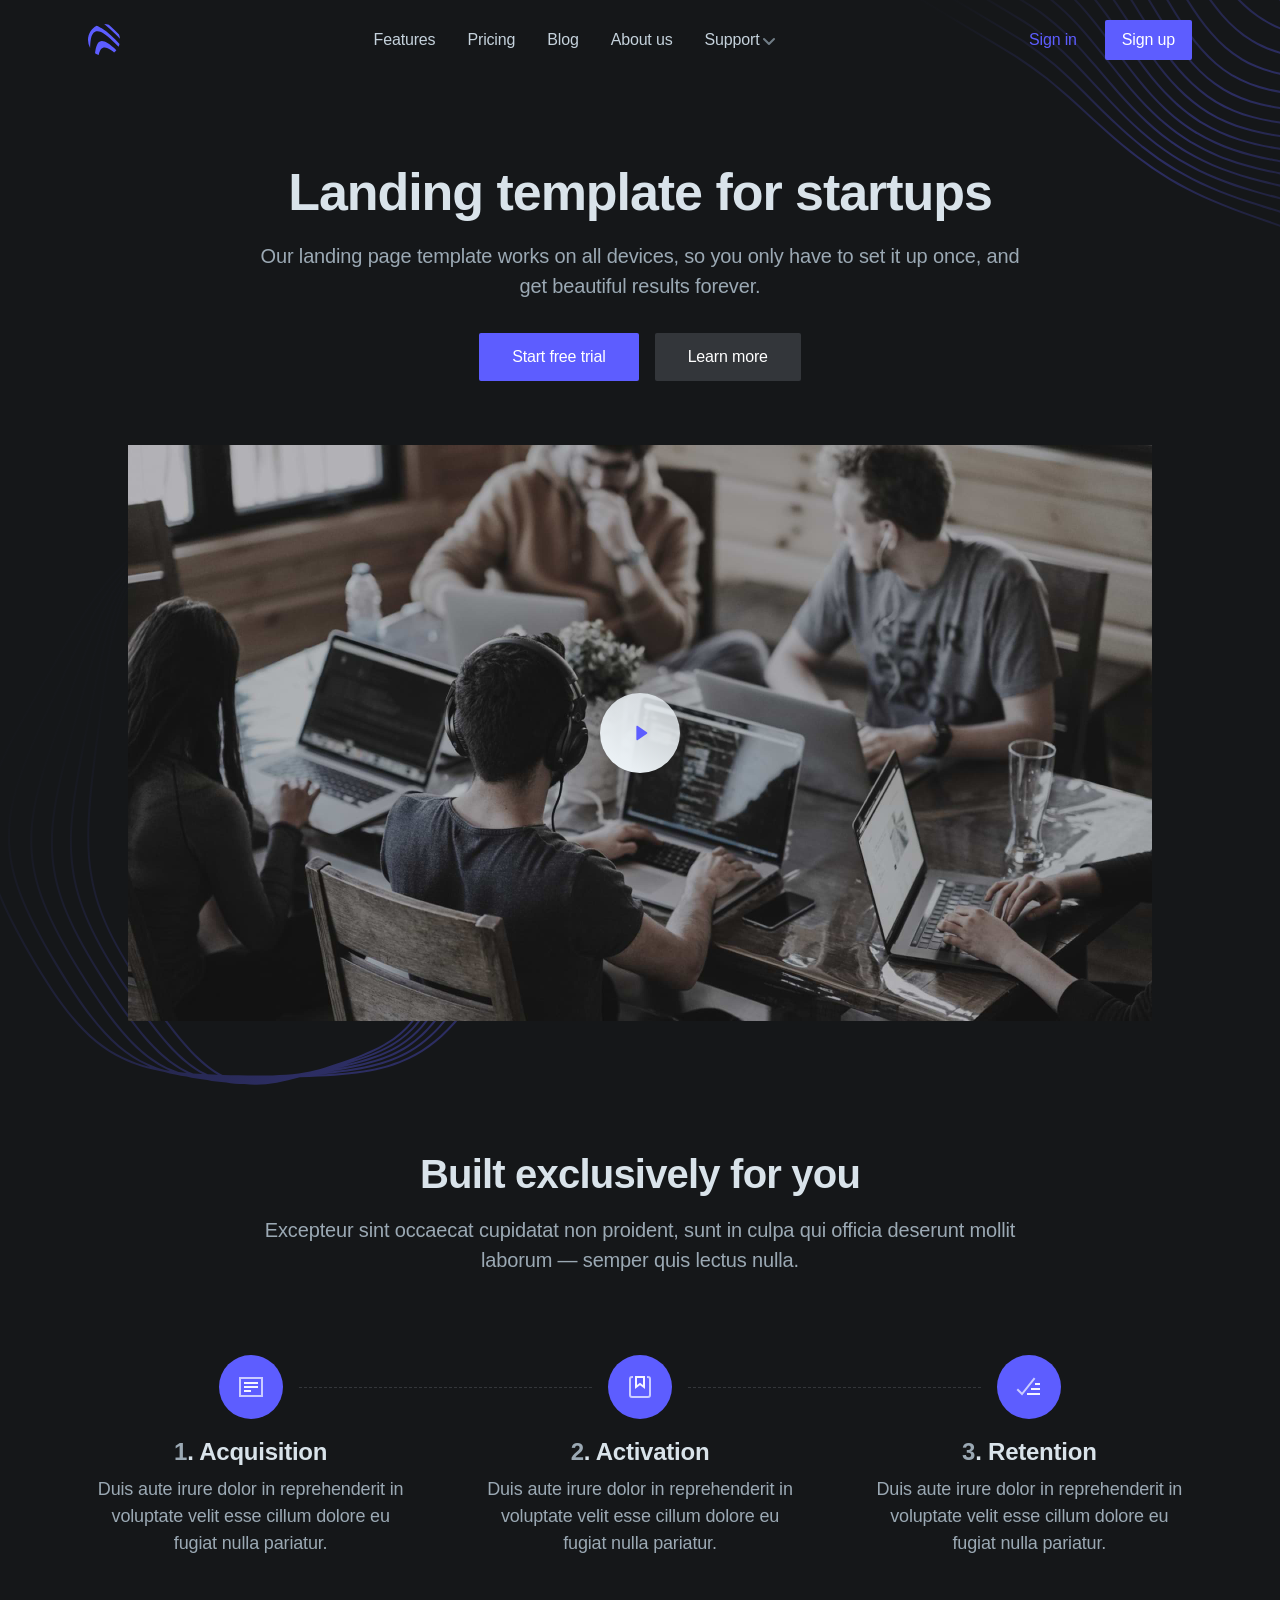
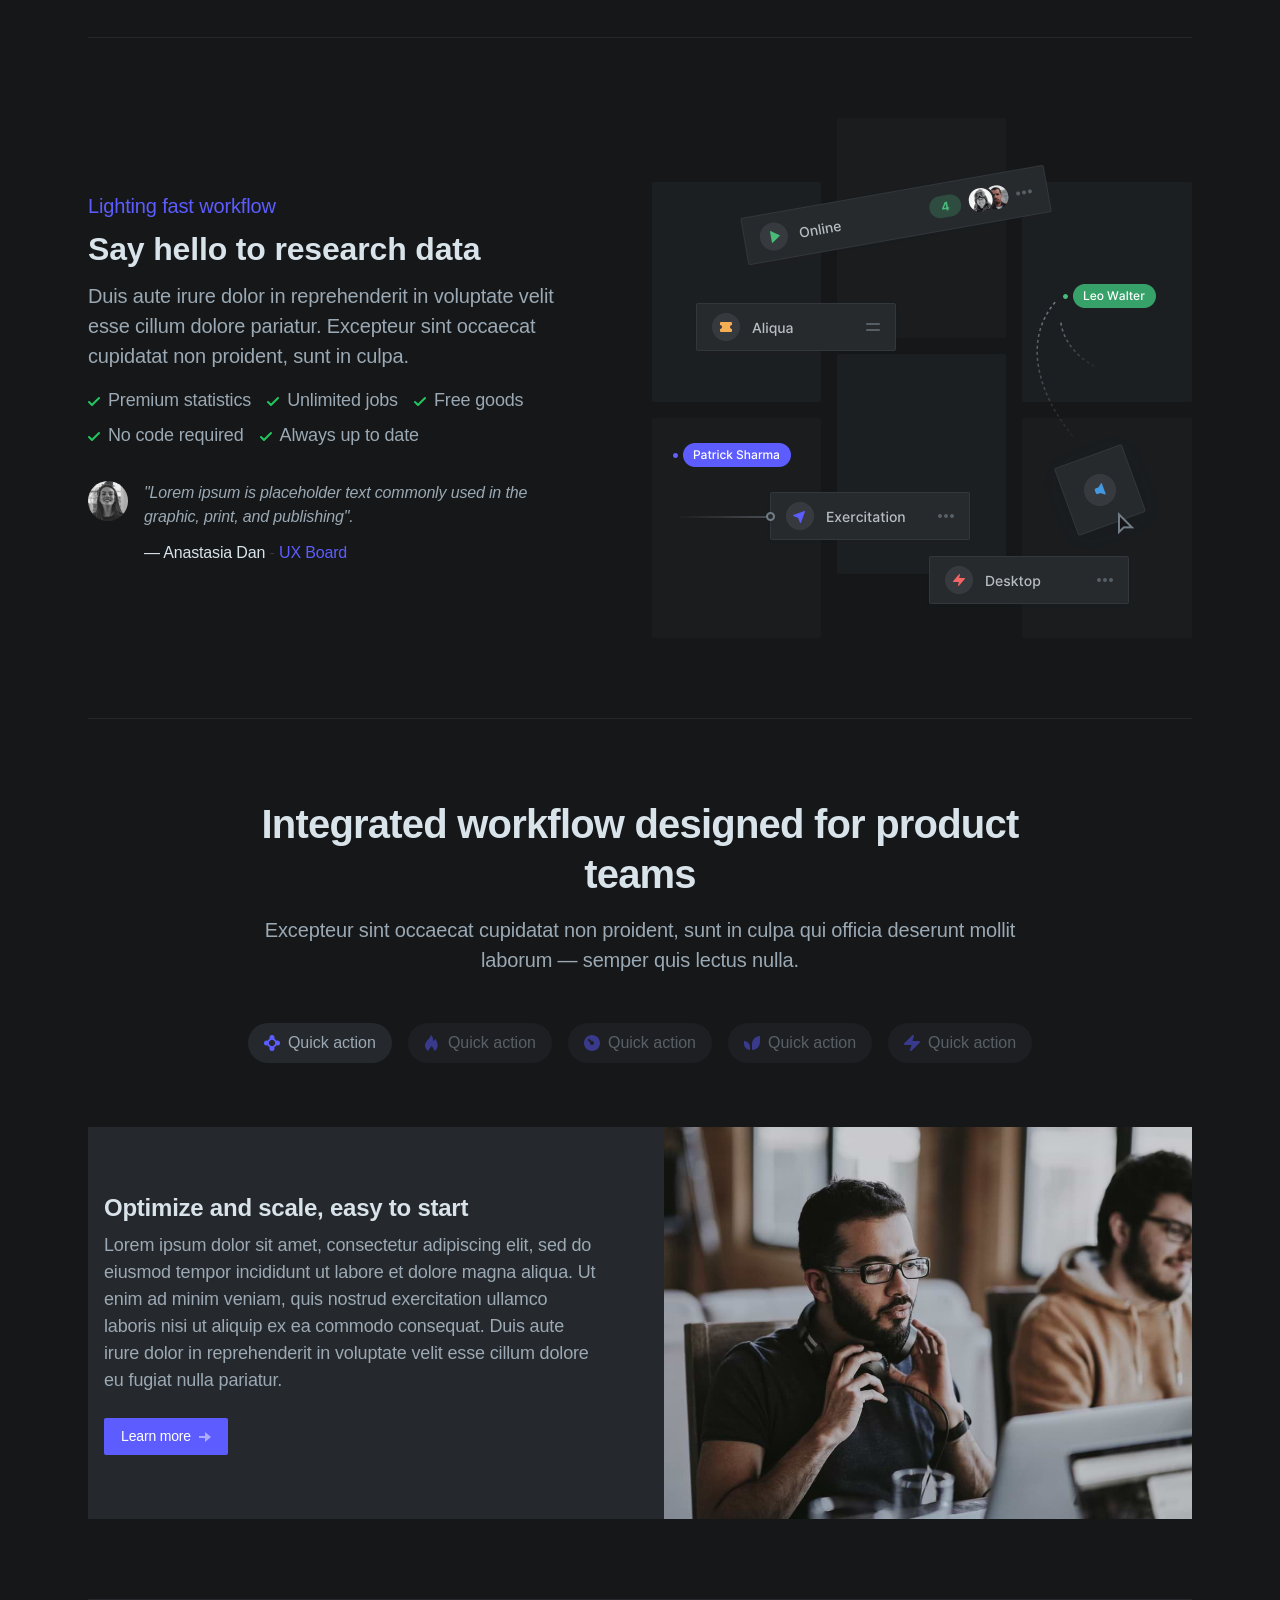
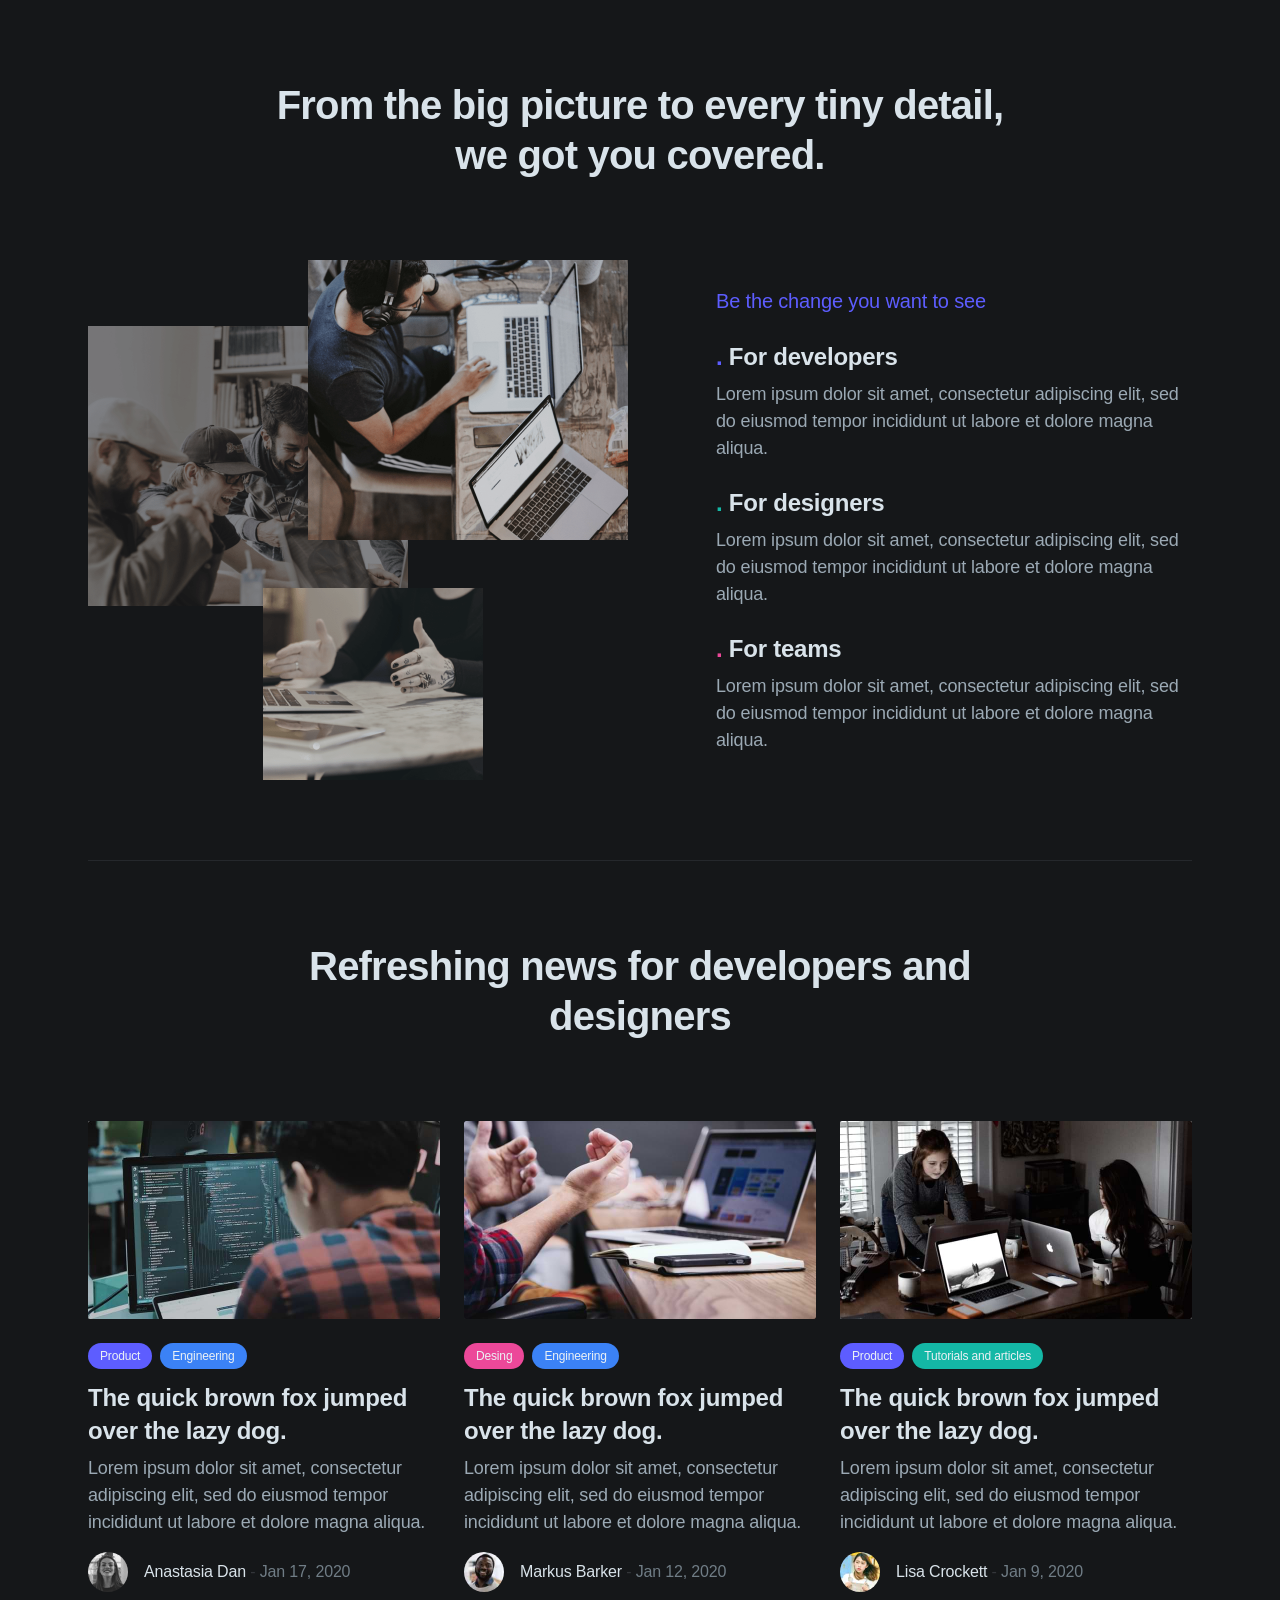
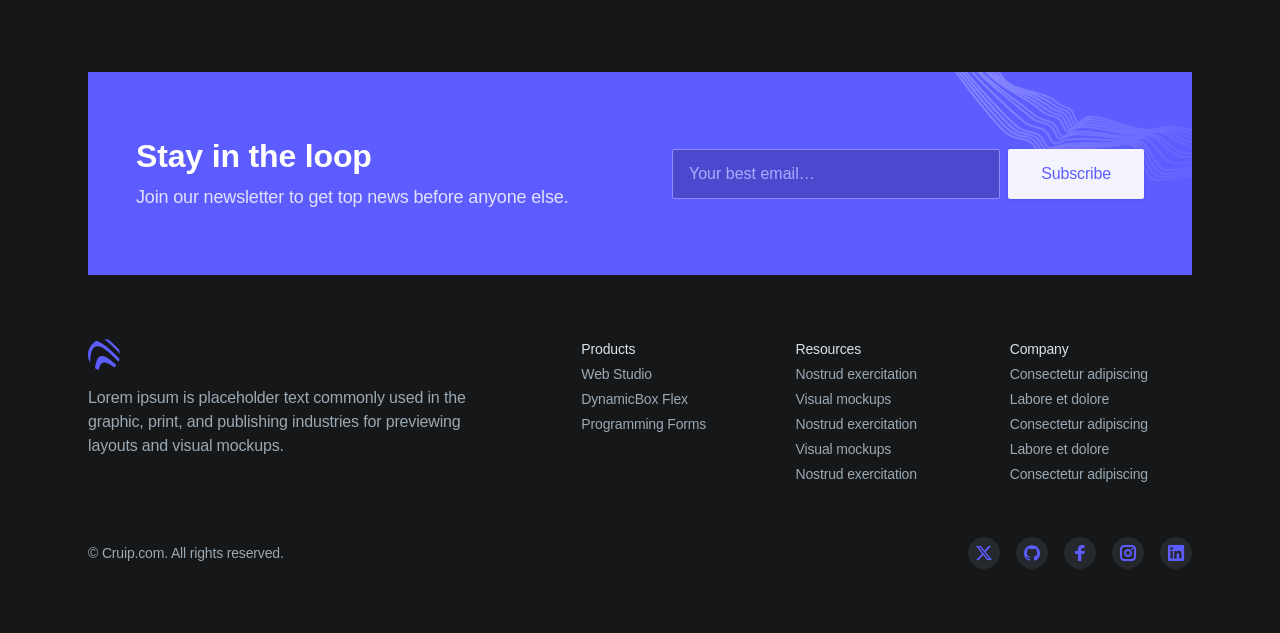
==== index.html @ 7ed02c07 "first commit" ====
﻿<!DOCTYPE html>
<html lang="en">
  <head>
    <meta charset="utf-8" />
    <title>Open PRO HTML Demo - Home</title>
    <meta name="viewport" content="width=device-width,initial-scale=1" />
    <link href="css/vendors/aos.css" rel="stylesheet" />
    <link href="style.css" rel="stylesheet" />
    <!-- <script
      defer=""
      data-domain="preview.cruip.com,rollup.cruip.com"
      src="../js/script.js"
    ></script> -->
  </head>

  <body class="cpp25 cwgde c58dn c9co2 c21k7">
    <!-- Page wrapper -->
    <div class="czkkf cu2ad c68ry c7kk7">
      <!-- Site header -->
      <header class="cmggg closi c6pkz">
        <div class="cy4yd cd60p cdqc7 cthux">
          <div class="cyrt0 cjzgx c7kk7 cpp0n">
            <!-- Site branding -->
            <div class="cl0mz clmsk">
              <!-- Logo -->
              <a class="block" href="index.html" aria-label="Cruip">
                <svg
                  class="text-purple-600 c05hy cjxdj cndmn"
                  viewbox="0 0 32 32"
                  xmlns="http://www.w3.org/2000/svg"
                >
                  <path
                    d="M31.952 14.751a260.51 260.51 0 00-4.359-4.407C23.932 6.734 20.16 3.182 16.171 0c1.634.017 3.21.28 4.692.751 3.487 3.114 6.846 6.398 10.163 9.737.493 1.346.811 2.776.926 4.262zm-1.388 7.883c-2.496-2.597-5.051-5.12-7.737-7.471-3.706-3.246-10.693-9.81-15.736-7.418-4.552 2.158-4.717 10.543-4.96 16.238A15.926 15.926 0 010 16C0 9.799 3.528 4.421 8.686 1.766c1.82.593 3.593 1.675 5.038 2.587 6.569 4.14 12.29 9.71 17.792 15.57-.237.94-.557 1.846-.952 2.711zm-4.505 5.81a56.161 56.161 0 00-1.007-.823c-2.574-2.054-6.087-4.805-9.394-4.044-3.022.695-4.264 4.267-4.97 7.52a15.945 15.945 0 01-3.665-1.85c.366-3.242.89-6.675 2.405-9.364 2.315-4.107 6.287-3.072 9.613-1.132 3.36 1.96 6.417 4.572 9.313 7.417a16.097 16.097 0 01-2.295 2.275z"
                  ></path>
                </svg>
              </a>
            </div>

            <!-- Desktop navigation -->
            <nav class="c3yx4 c37gt cajf8">
              <!-- Desktop menu links -->
              <ul class="cjzgx cwlja cnixw c7kk7 cbogo">
                <li>
                  <a
                    class="clf46 cfqfe cjzgx ck9ri c5x2a cnl4h c7kk7 cthux cpsc2"
                    href="features.html"
                    >Features</a
                  >
                </li>
                <li>
                  <a
                    class="clf46 cfqfe cjzgx ck9ri c5x2a cnl4h c7kk7 cthux cpsc2"
                    href="pricing.html"
                    >Pricing</a
                  >
                </li>
                <li>
                  <a
                    class="clf46 cfqfe cjzgx ck9ri c5x2a cnl4h c7kk7 cthux cpsc2"
                    href="blog.html"
                    >Blog</a
                  >
                </li>
                <li>
                  <a
                    class="clf46 cfqfe cjzgx ck9ri c5x2a cnl4h c7kk7 cthux cpsc2"
                    href="about.html"
                    >About us</a
                  >
                </li>
                <!-- 1st level: hover -->
                <li
                  class="co6cc"
                  x-data="{ open: false }"
                  @mouseenter="open = true"
                  @mouseleave="open = false"
                >
                  <a
                    class="clf46 cfqfe cjzgx ck9ri c5x2a cnl4h c7kk7 cthux cpsc2"
                    href="#0"
                    aria-haspopup="true"
                    :aria-expanded="open"
                    @focus="open = true"
                    @focusout="open = false"
                    @click.prevent=""
                  >
                    Support
                    <svg
                      class="ckp7j ckj4z c05hy cl0mz cgixr czz2r cfzk1"
                      viewbox="0 0 12 12"
                      xmlns="http://www.w3.org/2000/svg"
                    >
                      <path
                        d="M10.28 4.305L5.989 8.598 1.695 4.305A1 1 0 00.28 5.72l5 5a1 1 0 001.414 0l5-5a1 1 0 10-1.414-1.414z"
                      ></path>
                    </svg>
                  </a>
                  <!-- 2nd level: hover -->
                  <ul
                    class="csak4 cb5mf caaxq cmggg csl2u cqp5f cia5e cj7sj cpsc2"
                    x-show="open"
                    x-transition:enter="cnl4h cnfmf cxu5k c9l4r"
                    x-transition:enter-start="cpgad cn6du"
                    x-transition:enter-end="cxj9i cg0aw"
                    x-transition:leave="cnl4h cnfmf cxu5k"
                    x-transition:leave-start="cxj9i"
                    x-transition:leave-end="cpgad"
                    x-cloak=""
                  >
                    <li>
                      <a
                        class="cmrpn cckyq c38q6 cun60 c4yu6 c7kk7 cthux cpsc2"
                        href="contact.html"
                        @focus="open = true"
                        @focusout="open = false"
                        >Contact us</a
                      >
                    </li>
                    <li>
                      <a
                        class="cmrpn cckyq c38q6 cun60 c4yu6 c7kk7 cthux cpsc2"
                        href="help.html"
                        @focus="open = true"
                        @focusout="open = false"
                        >Help center</a
                      >
                    </li>
                    <li>
                      <a
                        class="cmrpn cckyq c38q6 cun60 c4yu6 c7kk7 cthux cpsc2"
                        href="404.html"
                        @focus="open = true"
                        @focusout="open = false"
                        >404</a
                      >
                    </li>
                  </ul>
                </li>
              </ul>

              <!-- Desktop sign in links -->
              <ul class="cjzgx cwlja cnixw c7kk7 cbogo">
                <li>
                  <a
                    class="text-purple-600 clf46 cjzgx ck9ri cun60 c5x2a cnl4h c7kk7 cthux cbrxr"
                    href="signin.html"
                    >Sign in</a
                  >
                </li>
                <li>
                  <a class="c54ko c11jq cvikk cf0pa c0vyy" href="signup.html"
                    >Sign up</a
                  >
                </li>
              </ul>
            </nav>

            <!-- Mobile menu -->
            <div class="c1rkr" x-data="{ expanded: false }">
              <!-- Hamburger button -->
              <button
                class="c92w1"
                :class="{ 'active': expanded }"
                @click.stop="expanded = !expanded"
                aria-controls="mobile-nav"
                :aria-expanded="expanded"
              >
                <span class="czdh4">Menu</span>
                <svg
                  class="clf46 cfqfe c05hy ck9ri c5x2a cnl4h cmwav czrdw"
                  viewbox="0 0 24 24"
                  xmlns="http://www.w3.org/2000/svg"
                >
                  <rect y="4" width="24" height="2" rx="1"></rect>
                  <rect y="11" width="24" height="2" rx="1"></rect>
                  <rect y="18" width="24" height="2" rx="1"></rect>
                </svg>
              </button>

              <!-- Mobile navigation -->
              <nav
                id="mobile-nav"
                class="czkkf cky15 c3woj c5x2a cmggg csl2u cd60p cdc96 closi cv00u cthux"
                x-ref="mobileNav"
                :style="expanded ? 'max-height: ' + $refs.mobileNav.scrollHeight + 'px; opacity: 1' : 'max-height: 0; opacity: .8'"
                @click.outside="expanded = false"
                @keydown.escape.window="expanded = false"
                x-cloak=""
              >
                <ul class="cb5mf cthux cpsc2">
                  <li>
                    <a class="clf46 cfqfe c7kk7 cpsc2" href="features.html"
                      >Features</a
                    >
                  </li>
                  <li>
                    <a class="clf46 cfqfe c7kk7 cpsc2" href="pricing.html"
                      >Pricing</a
                    >
                  </li>
                  <li>
                    <a class="clf46 cfqfe c7kk7 cpsc2" href="blog.html">Blog</a>
                  </li>
                  <li>
                    <a class="clf46 cfqfe c7kk7 cpsc2" href="about.html"
                      >About us</a
                    >
                  </li>
                  <li class="cek9b czlcq cuo2z cyjpj cpsc2">
                    <span class="cfqfe c7kk7 cpsc2">Support</span>
                    <ul class="ctb30">
                      <li>
                        <a
                          class="clf46 c38q6 cun60 c4yu6 c7kk7 cpsc2"
                          href="contact.html"
                          >Contact us</a
                        >
                      </li>
                      <li>
                        <a
                          class="clf46 c38q6 cun60 c4yu6 c7kk7 cpsc2"
                          href="help.html"
                          >Help center</a
                        >
                      </li>
                      <li>
                        <a
                          class="clf46 c38q6 cun60 c4yu6 c7kk7 cpsc2"
                          href="404.html"
                          >404</a
                        >
                      </li>
                    </ul>
                  </li>
                  <li>
                    <a
                      class="text-purple-600 clf46 c8v9b cun60 closi c7kk7 cpsc2"
                      href="signin.html"
                      >Sign in</a
                    >
                  </li>
                  <li>
                    <a
                      class="c54ko cjl9b c8v9b c11jq cjzgx ck9ri c5agd cun60 c5x2a caaxq cvikk cnl4h closi cih3c cyjpj cthux cpsc2"
                      href="signup.html"
                      >Sign up</a
                    >
                  </li>
                </ul>
              </nav>
            </div>
          </div>
        </div>
      </header>

      <!-- Page content -->
      <main class="cbogo">
        <!-- Page illustration -->
        <div class="cwbun cy4yd co6cc cdqc7 cnhe4" aria-hidden="true">
          <svg
            class="c4f4l c9l4r cmggg cqp5f cze6t cy1jn"
            width="722"
            height="320"
            fill="none"
            xmlns="http://www.w3.org/2000/svg"
          >
            <defs>
              <lineargradient
                id="illustration-01"
                x1="-4.14"
                y1="43.12"
                x2="303.145"
                y2="391.913"
                gradientunits="userSpaceOnUse"
              >
                <stop stop-color="#5D5DFF" stop-opacity=".01"></stop>
                <stop
                  offset=".538"
                  stop-color="#5D5DFF"
                  stop-opacity=".32"
                ></stop>
                <stop offset="1" stop-color="#5D5DFF" stop-opacity=".01"></stop>
              </lineargradient>
            </defs>
            <path
              d="M292.512 0h-2.485c4.1 5.637 8.143 10.76 12.185 15.446 9.096 10.552 19.043 19.174 29.583 25.644l1.077.653c10.95 6.545 23.653 11.451 37.755 14.581 10.83 2.404 22.918 4.156 36.801 5.33 1.983.167 4.003.323 6.061.467l8.683.586 13.802.908c7.255.481 14.609.992 21.813 1.59 15.862 1.32 29.664 3.387 42.19 6.323 12.94 3.037 25.656 7.543 37.793 13.392 10.864 5.262 21.212 11.088 33.257 18.156l4.89 2.881 8.261 4.882 8.936 5.294c4.433 2.63 8.802 5.225 13.05 7.75l111.75 66.854-.302 17.311-119.133-71.27-8.026-4.755c-5.739-3.402-11.479-6.804-17.226-10.201l-8.627-5.093-2.22-1.304c-9.734-5.702-20.902-12.052-32.624-17.476-12.24-5.606-25.329-9.783-38.902-12.416-12.707-2.466-26.845-4.136-43.222-5.103-5.134-.304-10.349-.577-15.499-.837l-12.699-.634c-5.501-.278-11.071-.572-16.549-.903-16.278-.983-30.242-2.79-42.691-5.52-13.922-3.054-26.434-7.865-37.189-14.297l-.216-.13c-10.674-6.415-20.743-15.096-29.926-25.804-7.789-9.08-15.45-19.67-23.372-32.305h-2.375c8.231 13.22 16.162 24.228 24.215 33.613 9.087 10.589 19.033 19.232 29.585 25.71l1.05.638c10.95 6.546 23.663 11.436 37.786 14.533 12.543 2.753 26.61 4.574 43 5.565 6.569.396 13.266.739 19.819 1.066l9.412.47c5.157.26 10.38.533 15.519.837 16.294.964 30.346 2.622 42.959 5.07 13.438 2.609 26.375 6.737 38.446 12.27 11.344 5.25 22.063 11.267 34.668 18.686 11.234 6.623 22.437 13.273 33.62 19.911l.134.079L717.605 210.4l-.118 6.611-9.378 5.2-118.373-70.814-5.613-3.333c-6.164-3.66-12.333-7.322-18.511-10.98l-9.728-5.749c-10.269-6.053-22.289-12.98-34.985-18.587-12.052-5.285-25.318-9.17-39.43-11.549-12.67-2.137-26.94-3.58-43.621-4.412a2849 2849 0 00-9.384-.446l-12.33-.569c-7.68-.36-15.464-.752-23.091-1.24-16.073-1.029-29.986-2.919-42.533-5.775-13.463-3.07-25.643-7.76-36.221-13.946l-1.1-.652c-10.681-6.42-20.782-15.045-30.025-25.638-8.423-9.651-16.628-20.952-25.086-34.547-2.86-4.598-5.712-9.285-8.535-13.974h-2.353c3.03 5.04 6.097 10.089 9.174 15.034 8.522 13.69 16.789 25.075 25.276 34.805 9.117 10.456 19.078 19.029 29.623 25.503l1.107.67c10.957 6.551 23.633 11.496 37.678 14.698 12.632 2.88 26.648 4.784 42.85 5.822 7.628.488 15.41.88 23.084 1.24l8.893.411c4.29.197 8.577.395 12.857.607l2.743.143c15.419.84 28.74 2.232 40.645 4.241 13.952 2.352 27.06 6.192 38.957 11.41 11.732 5.179 22.905 11.511 32.637 17.221l2.138 1.258a8484.147 8484.147 0 0118.821 11.139l15.013 8.911 117.373 70.217-15.197 8.425-109.893-65.739a12699.359 12699.359 0 00-33.842-20.079l-2.513-1.48c-10.108-5.938-20.911-12.023-32.56-16.979-11.955-5.048-25.326-8.759-39.741-11.026-12.693-1.997-26.58-3.346-43.705-4.248l-14.663-.763c-9.945-.525-20.054-1.099-29.906-1.866-15.822-1.231-29.613-3.321-42.162-6.387-13.681-3.341-26.103-8.316-36.925-14.783l-.238-.142c-10.726-6.447-20.889-14.965-30.212-25.321-8.603-9.56-16.927-20.658-25.447-33.931-6.08-9.475-12.083-19.349-17.921-29.011h-2.336c1.509 2.496 3.032 5.009 4.56 7.525 2.933 4.83 5.897 9.678 8.894 14.474.465.745.933 1.48 1.401 2.217.278.438.556.875.833 1.315l1.922 3.046.968 1.52c8.573 13.361 16.963 24.544 25.646 34.19 9.188 10.206 19.186 18.655 29.736 25.131l1.174.712c10.991 6.569 23.6 11.619 37.474 15.009 12.661 3.092 26.556 5.198 42.483 6.437 9.865.768 19.977 1.343 29.925 1.868l14.695.766c17.014.891 30.836 2.234 43.498 4.225 14.254 2.242 27.468 5.907 39.272 10.892 12.491 5.314 24.059 11.973 34.838 18.339 11.306 6.68 22.581 13.381 33.836 20.076l108.895 65.144-15.191 8.432-135.199-80.881-3.428-1.983c-9.651-5.569-20.371-11.579-31.743-16.306-11.852-4.927-25.245-8.594-39.809-10.901l-1.755-.272c-11.757-1.794-24.735-3.133-40.57-4.187l-9.563-.627c-11.892-.788-24.004-1.646-35.753-2.81-15.522-1.538-29.148-3.901-41.66-7.223-13.481-3.58-25.829-8.692-36.702-15.191l-.258-.155c-10.768-6.471-21.01-14.855-30.446-24.92-8.819-9.41-17.308-20.236-25.953-33.101-6.81-10.136-13.402-20.596-19.809-30.87l-3.821-6.139A784.13 784.13 0 00213.574 0h-2.377a797.304 797.304 0 014.292 6.818l3.839 6.166c6.435 10.32 13.049 20.813 19.831 30.9 8.707 12.96 17.262 23.87 26.152 33.353 9.273 9.894 19.32 18.185 29.882 24.665l1.256.761c11.03 6.594 23.55 11.777 37.214 15.406 12.614 3.351 26.344 5.732 41.976 7.281 12.999 1.288 26.422 2.201 39.508 3.059l4.682.305 3.533.238c15.49 1.079 28.215 2.449 39.802 4.28 14.392 2.276 27.633 5.899 39.354 10.771 12.615 5.243 24.474 12.113 34.925 18.167l.004.002 134.169 80.265-15.194 8.418-126.705-75.799-3.424-1.993c-9.642-5.598-20.351-11.637-31.706-16.377-11.784-4.92-25.128-8.664-39.66-11.129l-1.632-.273c-11.217-1.848-23.778-3.36-39.208-4.72l-2.278-.198c-5.128-.438-10.212-.88-15.25-1.341l-2.682-.248c-2.236-.209-4.461-.424-6.679-.644a922.679 922.679 0 01-9.956-1.044 621.162 621.162 0 01-4.88-.56l-4.086-.492c-15.234-1.908-28.673-4.582-41.088-8.177-13.282-3.846-25.55-9.105-36.465-15.627-10.916-6.535-21.343-14.825-30.979-24.662-9.015-9.203-17.69-19.72-26.52-32.151a645.536 645.536 0 01-3.61-5.142c-5.904-8.495-11.711-17.27-17.283-25.798l-4.663-7.147c-4.16-6.357-8.022-12.084-11.691-17.333h-2.443c4.089 5.816 8.415 12.229 13.13 19.453l3.563 5.466c5.831 8.932 11.941 18.178 18.228 27.198 1.046 1.5 2.093 2.99 3.144 4.468 8.888 12.517 17.629 23.112 26.722 32.393 9.373 9.567 19.481 17.695 30.065 24.181l1.317.797c11.061 6.612 23.487 11.938 36.933 15.832 12.515 3.624 26.057 6.32 41.397 8.24l1.647.192a658.952 658.952 0 0011.469 1.303c1.956.208 3.919.409 5.89.604l3.27.32 4.723.446 1.443.133c3.766.343 7.545.681 11.352 1.012l6.086.526c16.116 1.42 29.094 3.007 40.683 4.973 14.384 2.439 27.58 6.14 39.227 11.002 12.623 5.268 24.453 12.169 34.883 18.253l.003.002 125.701 75.197-15.191 8.422-118.241-70.735-4.584-2.679c-9.331-5.431-19.619-11.216-30.431-15.858-11.836-5.081-24.695-8.904-39.315-11.688l-1.55-.292c-11.408-2.121-23.837-3.9-39.899-5.712l-5.712-.642c-11.977-1.355-25.348-2.954-38.236-4.945-14.942-2.308-28.187-5.309-40.496-9.175-13.07-4.103-25.259-9.506-36.226-16.063l-.274-.164-1.352-.84-.226-.139c-.759-.466-1.517-.932-2.272-1.416-7.736-4.973-15.239-10.75-22.381-17.235a45.03 45.03 0 00-.466-.418 45.818 45.818 0 01-.619-.558l-.245-.232a184.96 184.96 0 01-3.418-3.247c-9.21-8.984-18.082-19.176-27.125-31.162l-1.507-2.007c-7.269-9.72-14.35-19.8-22.529-31.663l-2.095-3.036C191.451 18.119 184.439 8.547 177.667 0h-2.657l.351.44c6.939 8.712 14.099 18.463 22.92 31.212l4.604 6.67c7.71 11.14 14.515 20.748 21.574 30.104 9.105 12.066 18.043 22.332 27.324 31.388a182.785 182.785 0 006.033 5.607c.197.175.393.352.589.53.294.266.588.532.886.791l.924.784c6.103 5.256 12.444 10.01 18.967 14.195a154.57 154.57 0 002.946 1.835l.107.065 1.171.728c11.104 6.637 23.436 12.104 36.656 16.252 12.403 3.897 25.745 6.921 40.788 9.244 11.799 1.824 23.991 3.318 35.153 4.597l9.965 1.126c16.237 1.849 28.714 3.668 40.21 5.857 14.466 2.752 27.19 6.533 38.9 11.561 12.537 5.383 24.361 12.314 34.787 18.427l117.21 70.118-15.191 8.421L512.24 204.3l-3.584-2.109c-10.661-6.26-20.553-11.929-31.029-17.158a246.546 246.546 0 00-39.045-12.038l-1.519-.33c-10.674-2.296-22.3-4.33-37.111-6.49l-8.817-1.268c-11.414-1.652-24.095-3.579-36.516-5.887-14.656-2.725-27.709-6.054-39.904-10.176-12.886-4.357-24.999-9.899-36.003-16.476l-.252-.152c-.387-.233-.773-.475-1.159-.716l-.612-.381-1.432-.881a77.05 77.05 0 01-.713-.449 185.943 185.943 0 01-17.595-12.766l-2.244-1.846a43.697 43.697 0 01-.657-.567c-.152-.133-.304-.266-.458-.398a196.7 196.7 0 01-6.393-5.701c-9.373-8.753-18.441-18.622-27.72-30.171-8.247-10.263-16.376-21.13-23.997-31.474l-1.625-2.207c-10.181-13.846-18.17-24.081-25.906-33.187A247.583 247.583 0 00157.567 0h-2.792c4.039 4.13 7.93 8.395 11.652 12.773l1.479 1.75c6.919 8.238 14.145 17.51 23.055 29.582l1.284 1.744c8.079 10.986 16.779 22.68 25.673 33.749 9.322 11.602 18.452 21.539 27.917 30.379 9.896 9.246 20.49 17.285 31.493 23.898l.36.215c11.126 6.65 23.368 12.253 36.39 16.654 12.285 4.153 25.427 7.505 40.177 10.246 12.72 2.362 25.519 4.317 40.669 6.488l1.523.217c17.103 2.446 29.966 4.684 41.708 7.257a244.644 244.644 0 0138.692 11.929c11.568 5.779 22.862 12.355 34.371 19.142l108.742 65.054-15.19 8.421-101.26-60.575-3.468-2.05a1552.578 1552.578 0 00-6.779-3.978l-2.69-1.566-1.575-.908-2.67-1.532c-5.735-3.273-11.4-6.398-17.219-9.413l-.066-.032c-12.547-5.416-25.459-9.837-38.379-13.139l-2.233-.563c-10.238-2.551-21.443-4.901-35.655-7.477l-9.452-1.694c-1.537-.277-3.051-.552-4.545-.825l-3.732-.687-2.514-.469-3.59-.676-1.796-.344-3.274-.636-1.95-.384-3.295-.658-1.788-.366-3.524-.728c-.949-.199-1.894-.405-2.84-.608l-.591-.126c-.539-.115-1.078-.229-1.615-.347-14.382-3.144-27.244-6.797-39.322-11.163a218.82 218.82 0 01-9.406-3.645c-9.169-3.803-17.92-8.182-26.125-13.066l-.279-.162c-9.917-5.981-19.604-12.98-28.777-20.894l-1.144-.994-.654-.57c-.389-.338-.778-.676-1.163-1.02-9.55-8.551-18.812-18.102-28.316-29.201-8.47-9.886-16.85-20.337-24.714-30.283l-3.029-3.833c-9.828-12.4-17.695-21.758-25.346-30.158-7.939-8.71-16.62-17.003-25.89-24.728h-3.138c9.865 8.07 19.126 16.835 27.547 26.073l1.013 1.116c7.109 7.86 14.507 16.678 23.615 28.146l5.354 6.767c7.38 9.31 15.181 18.996 23.065 28.2 9.568 11.168 18.891 20.782 28.501 29.389.324.29.652.575.98.86l.6.522.579.51c.552.486 1.104.973 1.662 1.45l.286.24c8.422 7.173 17.248 13.598 26.321 19.144l1.441.872.463.272c8.276 4.93 17.114 9.352 26.381 13.194a220.411 220.411 0 009.496 3.683c12.134 4.391 25.079 8.065 39.575 11.235l1.099.236 3.958.844 1.705.353c1.208.251 2.418.502 3.637.749l3.247.648 2.677.527 3.178.614 3.25.617 2.998.563 4.977.917 5.067.919 8.782 1.575c15.209 2.756 26.956 5.251 37.752 8.01 12.776 3.264 25.577 7.645 38.047 13.024l1.904 1 .789.414c.531.278 1.063.557 1.591.839l1.105.598c1.069.574 2.137 1.148 3.2 1.73l1.089.604.006.003c1.053.581 2.107 1.162 3.159 1.751l1.608.91c.877.493 1.753.986 2.628 1.485l3.042 1.748 2.079 1.202c4.012 2.329 8.022 4.698 12.057 7.091l100.266 59.981-15.19 8.422-92.779-55.501c-10.863-6.503-22.453-13.383-34.263-19.76-11.843-5.511-24.426-10.458-37.446-14.719-12.293-3.312-25.504-6.48-40.387-9.682l-4.924-1.062c-11.569-2.504-23.679-5.197-35.642-8.211-14.103-3.551-26.783-7.514-38.762-12.117-12.569-4.829-24.546-10.625-35.596-17.23-11.007-6.555-21.797-14.378-31.99-23.144-9.691-8.335-19.142-17.58-28.897-28.263-8.313-9.103-16.341-18.416-23.934-27.33l-5.251-6.169c-9.047-10.589-17.348-19.903-25.346-28.435-9.762-9.395-19.915-18.108-30.223-25.931-5.842-3.907-11.708-7.64-17.952-11.493h-3.842c7.293 4.462 13.996 8.696 20.624 13.13 10.231 7.766 20.324 16.427 29.962 25.706l1.775 1.9c7.715 8.294 15.754 17.361 24.482 27.613l5.88 6.91c7.932 9.29 15.017 17.432 22.341 25.455 9.833 10.764 19.341 20.065 29.07 28.432a240.266 240.266 0 0015.696 12.406c.753.545 1.51 1.077 2.268 1.61l.378.266 1.303.923c.887.614 1.779 1.213 2.671 1.811l.142.095 1.279.865.93.603.931.6.407.263c.673.437 1.347.873 2.024 1.299l.436.268c1.113.698 2.228 1.391 3.349 2.065l.453.271c11.169 6.669 23.249 12.517 35.904 17.38 12.032 4.626 24.787 8.613 38.991 12.187 12.789 3.22 26.028 6.14 37.738 8.667l2.894.624c14.849 3.194 28.027 6.353 40.236 9.643 12.907 4.223 25.405 9.136 37.149 14.602 11.083 5.989 21.888 12.372 32.07 18.466l93.812 56.122-15.191 8.421-84.3-50.429c-10.283-6.155-20.389-12.172-30.664-17.976l-3.474-1.95c-11.758-5.82-24.11-11.14-36.755-15.829-11.699-3.754-24.048-7.317-37.696-10.878l-8.257-2.141c-10.959-2.847-22.15-5.798-33.191-8.973-13.907-3.999-26.402-8.276-38.201-13.075-11.934-4.857-23.372-10.492-34.022-16.762l-1.878-1.116c-10.885-6.542-21.554-14.117-31.716-22.519-9.807-8.105-19.447-17.042-29.472-27.323l-1.878-1.931c-7.8-8.046-15.334-16.143-24.014-25.537l-2.106-2.28c-9.989-10.819-19.25-20.356-28.345-29.185-9.967-8.87-20.342-17.2-30.88-24.79-10.291-6.67-20.91-13.102-31.01-19.154L71.17 0h-3.91l12.012 7.186c10.623 6.356 21.932 13.164 33.066 20.378 10.437 7.52 20.76 15.807 30.647 24.604 9.031 8.771 18.267 18.282 28.237 29.077l4.565 4.94c7.373 7.969 15.399 16.577 23.471 24.848 10.079 10.334 19.771 19.32 29.627 27.469 10.238 8.463 20.983 16.092 31.947 22.682l.512.307c11.127 6.651 23.132 12.612 35.68 17.72 11.863 4.828 24.424 9.129 38.401 13.143 13.393 3.846 27.415 7.479 39.784 10.683l3.168.827c13.095 3.443 24.943 6.873 36.091 10.45 12.542 4.652 24.829 9.943 36.478 15.707 11.436 6.383 22.627 13.042 34.038 19.872l83.312 49.837-15.188 8.419-83.375-49.87c-8.949-5.339-17.01-10.109-25.31-14.885l-1.167-.669a445.552 445.552 0 00-36.095-16.888c-12.157-4.498-25.091-8.851-38.44-12.94l-12.683-3.877c-3.222-.987-6.465-1.985-9.711-2.992a1326.146 1326.146 0 01-16.497-5.223c-13.752-4.464-26.065-9.053-37.641-14.029-12.329-5.297-24.177-11.33-35.222-17.93-11.016-6.575-21.952-14.167-32.423-22.488l-.885-.709-.885-.715c-8.445-6.798-16.887-14.192-25.668-22.487l-1.74-1.647-.875-.833c-6.61-6.333-13.23-12.856-19.721-19.291l-9.127-9.06c-9.831-9.756-19.681-19.025-29.305-27.578a450.321 450.321 0 00-31.508-23.698l-1.346-.838c-9.307-5.829-18.72-11.514-28.315-17.26L37.99 0h-3.896l36.507 21.838c7.908 4.73 15.682 9.398 23.36 14.11l2.923 1.805 2.914 1.81c.417.26.836.52 1.254.778.894.554 1.789 1.109 2.679 1.668a448.243 448.243 0 0131.305 23.547c9.573 8.506 19.396 17.751 29.196 27.478l9.203 9.136c6.472 6.417 13.074 12.923 19.671 19.24l1.028.976 1.024.969c8.639 8.189 16.952 15.511 25.26 22.246l1.247 1.006.674.544c.32.258.639.517.959.771 10.037 7.981 20.471 15.299 31.122 21.728l1.526.914c11.118 6.645 23.049 12.719 35.457 18.052 11.634 5 24.004 9.611 37.814 14.094 2.744.89 5.505 1.773 8.274 2.649 1.479.467 2.962.927 4.443 1.389l1.234.387c.824.259 1.649.518 2.474.774 3.406 1.057 6.809 2.104 10.189 3.139l12.309 3.763c13.313 4.078 26.21 8.418 38.296 12.889a446.07 446.07 0 0135.864 16.78c9.992 5.735 19.775 11.549 30.386 17.895l78.389 46.892-15.194 8.425-77.43-46.317a3615.384 3615.384 0 00-23.849-14.143 535.697 535.697 0 00-35.491-17.853c-11.788-4.911-24.05-9.655-37.499-14.509l-13.016-4.542c-8.326-2.912-16.772-5.887-25.069-8.901-13.567-4.932-25.698-9.833-37.086-14.982-12.204-5.519-23.993-11.665-35.041-18.267a351.216 351.216 0 01-32.639-22.173c-9.931-7.588-19.948-15.916-30.627-25.458-8.047-7.191-16.135-14.595-24.017-21.83l-5.649-5.187c-10.488-9.436-20.367-17.939-30.228-26.016a533.817 533.817 0 00-32.08-22.7l-2.994-1.831C82.682 46.58 72.182 40.299 62.823 34.704L4.807 0H.912L72.92 43.08A2667.18 2667.18 0 0195.09 56.503a531.987 531.987 0 0131.911 22.578c9.808 8.036 19.665 16.519 30.123 25.928l2.765 2.54c8.788 8.069 17.874 16.411 26.914 24.489 10.716 9.576 20.773 17.935 30.744 25.556 9.896 7.563 20.119 14.569 30.425 20.849l2.402 1.451c11.113 6.641 22.97 12.822 35.243 18.372 11.435 5.17 23.613 10.091 37.228 15.04 8.306 3.017 16.758 5.995 25.089 8.908l13.009 4.54c13.408 4.839 25.642 9.572 37.368 14.457a533.965 533.965 0 0135.304 17.759l2.985 1.755a4160.789 4160.789 0 0122.852 13.576L535.843 320l17.217-9.546.008.005 19.242-10.667-.003-.002 17.213-9.543-.004-.002 17.241-9.558-.003-.002 17.212-9.543-.001-.001 15.193-8.424.015.009 19.243-10.669-.017-.011 15.2-8.423.012.007 19.242-10.679-.011-.007 15.214-8.434.015.009 11.395-6.319.158-8.949-.032-.019.302-17.325.02.012.384-21.951-.018-.01.304-17.347.017.011.383-21.951-.005-.003.302-17.333.004.002.382-21.95-.011-.007.344-19.635L602.072 0h-3.894L719.98 72.867l-.303 17.33-102.535-61.341-7.049-4.107-7.64-4.461c-4.239-2.476-8.479-4.953-12.725-7.424l-6.674-3.872-2.309-1.327A778.468 778.468 0 00567.066 0h-4.202c5.968 3.215 12.285 6.749 19.184 10.726a4181.24 4181.24 0 0113.15 7.649l7.533 4.4c4.465 2.608 8.928 5.216 13.385 7.806l103.532 61.937-.302 17.328-110.945-66.372-19.166-11.105a2476.893 2476.893 0 00-15.007-8.622c-12.604-7.122-24.165-13.031-35.347-18.067A373.292 373.292 0 00525.486 0h-5.465a376.339 376.339 0 0118.035 7.506c11.125 5.01 22.633 10.892 35.182 17.984A2660.44 2660.44 0 01590.989 35.7l12.877 7.464 3.517 2.034 111.918 66.953-.302 17.334-119.342-71.396-12.521-7.206c-7.176-4.127-14.49-8.302-21.782-12.332-12.421-6.827-24.185-12.421-35.962-17.105-1.516-.6-3.046-1.19-4.589-1.77-10.806-4.067-22.282-7.67-34.189-10.734-9.091-2.324-18.353-4.392-27.412-6.295-3.021-.635-6.02-1.253-8.982-1.854L450.3 0h-9.853c2.507.54 5.097 1.08 7.781 1.623l1.19.24c13.106 2.628 27.11 5.54 40.699 9.015a370.4 370.4 0 015.046 1.338c11.707 3.197 22.952 6.92 33.492 11.09 11.72 4.662 23.408 10.222 35.735 16.996 6.44 3.562 12.9 7.237 19.266 10.89l14.983 8.622 120.325 71.983-.302 17.335-93.969-56.217-10.422-6.176c-4.801-2.849-9.609-5.696-14.422-8.543-1.202-.711-2.402-1.423-3.602-2.135a2375.985 2375.985 0 00-5.41-3.203l-3.604-2.12c-9.694-5.69-20.038-11.642-30.765-17.346-12.322-6.525-24.316-11.757-36.67-15.989-12.4-4.23-25.9-7.693-40.126-10.298-13.015-2.383-26.346-4.282-39.321-6.094l-2.987-.417c-16.378-2.284-29.489-4.811-41.267-7.95C384.335 9.511 373.496 5.264 363.804 0h-4.102c10.613 6.161 22.673 11.065 35.873 14.583 11.859 3.16 25.047 5.7 41.505 7.996l5.978.835c12.006 1.685 24.268 3.47 36.248 5.662 14.127 2.587 27.533 6.027 39.839 10.223 12.25 4.2 24.15 9.388 36.378 15.866 12.032 6.395 23.592 13.114 34.293 19.42l9.022 5.336c4.807 2.844 9.613 5.69 14.41 8.537l9.203 5.462 96.153 57.517-.304 17.337-91.088-54.493-1.005-.6-10.289-6.156-.864-.513c-7.208-4.278-14.418-8.556-21.639-12.828l-11.341-6.697-3.644-2.139c-9.796-5.733-20.213-11.667-30.881-17.1-12.225-6.18-24.819-11.15-37.435-14.772-12.55-3.585-26.099-6.252-41.42-8.152-10.731-1.331-21.784-2.408-32.573-3.433l-10.945-1.038c-16.544-1.586-29.916-3.67-42.083-6.562-13.402-3.188-25.541-7.93-36.101-14.107l-1.089-.646C337.306 14.371 329.064 7.818 321.325 0h-2.798c7.986 8.28 16.517 15.224 25.435 20.699l1.109.672c10.943 6.546 23.582 11.549 37.567 14.87 12.256 2.912 25.714 5.011 42.354 6.606l14.532 1.381c9.629.922 19.412 1.904 28.931 3.085 15.215 1.886 28.665 4.534 41.116 8.09 12.489 3.584 24.966 8.509 37.081 14.633 10.619 5.409 21.008 11.325 30.779 17.044l3.696 2.17c10.23 6.033 20.434 12.084 30.622 18.128l106.529 63.712-.304 17.339-110.852-66.315c-4.859-2.885-9.723-5.77-14.591-8.654l-19.185-11.345-2.584-1.516c-11.514-6.739-21.542-12.354-32.112-17.48-12.288-5.92-25.144-10.475-38.208-13.537-12.624-2.959-26.519-5.042-42.481-6.368-7.233-.602-14.611-1.115-21.889-1.597l-13.793-.907-8.66-.584a425.314 425.314 0 01-6.015-.464c-13.793-1.166-25.794-2.905-36.536-5.29-13.526-3.002-25.737-7.657-36.307-13.84l-1.039-.616c-10.685-6.422-20.774-15.094-29.988-25.776-3.723-4.317-7.449-9.01-11.222-14.14z"
              fill="url(#illustration-01)"
            ></path>
          </svg>
        </div>

        <!-- Hero -->
        <section>
          <div class="cy4yd co6cc cd60p cdqc7 cthux">
            <!-- Illustration behind hero content -->
            <div
              class="cwbun c2vk0 cmggg c4b95 cdc96 ct6h6 cajf8"
              aria-hidden="true"
              data-aos="fade-up"
              data-aos-delay="400"
            >
              <svg
                class="c1b1t"
                width="564"
                height="552"
                viewbox="0 0 564 552"
                fill="none"
                xmlns="http://www.w3.org/2000/svg"
              >
                <defs>
                  <lineargradient
                    id="illustration-02"
                    x1="-3.766"
                    y1="300.204"
                    x2="284.352"
                    y2="577.921"
                    gradientunits="userSpaceOnUse"
                  >
                    <stop stop-color="#5D5DFF" stop-opacity=".01"></stop>
                    <stop
                      offset="1"
                      stop-color="#5D5DFF"
                      stop-opacity=".32"
                    ></stop>
                  </lineargradient>
                </defs>
                <path
                  fill-rule="evenodd"
                  clip-rule="evenodd"
                  d="M151.631 22.954c19.025-13.987 40.754-20.902 67.157-20.902 18.865 0 40.12 3.534 64.461 10.542 15.855 4.566 30.274 8.448 43.282 11.908-3.117-.73-6.316-1.474-9.604-2.238-13.789-3.205-29.419-6.84-46.941-11.331C153.37-18.963 125.867 40.456 75.939 148.322l-.003.006a7576.221 7576.221 0 01-7.711 16.624c-29.474 63.279-43.616 99.759-44.264 135.927-.659 36.738 12.251 72.311 47.633 131.253 35.391 58.957 60.19 86.192 91.501 100.484.962.439 1.93.865 2.905 1.279-9.73-2.472-18.561-5.625-26.916-9.633-32.753-15.71-57.88-43.982-92.714-104.315-34.834-60.333-46.755-96.23-43.984-132.449 2.732-35.713 20.082-71.213 55.526-132.603a7349.326 7349.326 0 009.317-16.2l.004-.007c29.787-51.892 53.315-92.88 84.398-115.734zm34.507 514.934a241.712 241.712 0 01-5.151-.83c-5.964-1.702-11.607-3.772-17.062-6.262-30.898-14.104-55.459-41.124-90.616-99.693-35.167-58.584-48-93.868-47.349-130.187.642-35.809 14.725-72.101 44.078-135.12 2.513-5.395 4.96-10.683 7.356-15.857l.357-.771.002-.005c24.651-53.256 44.122-95.32 71.478-119.633 18.318-16.282 40.065-24.26 67.588-24.26 15.567 0 32.985 2.554 52.67 7.6 14.706 3.77 28.076 6.935 40.144 9.75-2.797-.558-5.665-1.125-8.609-1.707h-.003l-.003-.001-.053-.01h-.001c-12.823-2.535-27.354-5.407-43.664-9.044C148.495-12.404 126.33 48.27 86.092 158.42l-.004.011-.016.042a8434.991 8434.991 0 01-6.201 16.936c-23.765 64.604-34.847 101.709-33.55 137.844C47.638 349.957 61.359 384.852 96.945 442c35.541 57.077 59.736 83.093 89.193 95.888zm16.598 2.005a338.416 338.416 0 01-8.148-.869 103.656 103.656 0 01-7.5-2.904c-28.737-12.428-53.535-39.114-88.445-95.176-35.381-56.82-49.02-91.447-50.323-127.762-1.285-35.802 9.756-72.729 33.428-137.083 1.94-5.276 3.831-10.449 5.683-15.517l.007-.017.007-.021.522-1.427c19.862-54.372 35.55-97.317 59.408-122.911C172.358 9.403 206.126 2.494 256.864 13.81c13.649 3.043 26.048 5.55 37.243 7.773-2.531-.411-5.124-.828-7.785-1.255l-.071-.011h-.003c-11.906-1.914-25.397-4.082-40.56-6.926C144.349-5.618 127.156 56.06 95.945 168.03l-.003.009a8355.73 8355.73 0 01-4.821 17.248c-18.45 65.652-26.689 103.234-23.608 139.244 3.09 36.109 18.017 71.465 53.24 126.105 33.482 51.938 56.333 76.988 81.983 89.257zm15.827 1.2a485.788 485.788 0 01-9.653-.664l-.264-.107c-27.037-11.022-51.209-36.471-86.212-90.77-35.484-55.044-49.829-88.975-52.928-125.19-3.055-35.705 5.157-73.119 23.541-138.534a8620.925 8620.925 0 004.497-16.087l.325-1.165.002-.006c15.402-55.255 27.568-98.9 48.147-125.608 16.123-20.925 37.347-30.952 66.801-30.952 9.869 0 20.667 1.127 32.5 3.347 12.636 2.37 24.106 4.27 34.467 5.944-2.277-.28-4.608-.562-6.997-.85h-.001l-.001-.001h-.001c-11.054-1.338-23.584-2.855-37.688-4.97-94.204-14.122-106.775 48.314-129.594 161.65l-.003.014-.047.235-.002.008a8400.92 8400.92 0 01-3.479 17.22c-13.513 66.44-19.115 104.361-14.4 140.163 4.727 35.898 20.289 70.48 55.506 123.345 31.385 47.111 52.956 71.08 75.484 82.978zm15.539.719a709.825 709.825 0 01-10.437-.441c-23.548-10.908-46.233-35.298-78.922-84.366-35.486-53.268-50.443-86.468-55.187-122.497-3.728-28.301-2.526-56.394 14.377-139.503 1.21-5.95 2.383-11.773 3.529-17.466 11.26-55.927 20.154-100.102 37.666-127.768 18.294-28.901 45.951-38.863 89.673-32.313 11.708 1.755 22.326 3.099 31.917 4.27-2.072-.167-4.193-.334-6.366-.505h-.002l-.018-.002c-10.221-.803-21.804-1.714-34.864-3.146-87.388-9.576-95.67 53.388-110.705 167.692l-.002.014-.047.36c-.74 5.623-1.496 11.372-2.28 17.244-8.937 66.993-12.098 105.125-5.896 140.639 6.221 35.612 22.326 69.391 57.443 120.48 29.544 42.981 49.981 65.798 70.121 77.308zm54.655.656c-2.322.006-4.68.009-7.073.009-15.823 0-30.079-.135-43.037-.519-20.923-10.699-42.32-33.928-73.018-78.587-35.393-51.49-50.874-83.93-57.12-119.691-4.907-28.091-5.274-56.21 5.907-140.03.786-5.887 1.544-11.65 2.286-17.287v-.001l.042-.32c7.418-56.4 13.278-100.948 27.923-129.427 13.148-25.57 33.385-37.482 64.556-37.482 5.049 0 10.388.312 16.027.93 13.049 1.43 24.617 2.341 34.829 3.145h.001l.114.009h.001c59.526 4.682 79.579 6.26 136.926 89.687 36.003 52.377 54.831 83.312 64.453 117.449 9.765 34.64 10.139 71.93 1.38 137.589-8.64 64.766-18.645 98.41-35.683 119.994-16.965 21.491-41.268 32.104-86.06 46.46-1.661.532-3.296 1.052-4.905 1.56a1391.5 1391.5 0 01-10.245 2.482 1345.267 1345.267 0 01-11.347 1.958 1812.762 1812.762 0 01-12.481 1.367 2129.386 2129.386 0 01-13.476.705zm27.18 1.709c50.448-1.039 82.218-5.164 109.211-18.112 33.159-15.904 58.522-44.394 93.581-105.118 35.06-60.724 47.051-96.934 44.246-133.603-2.762-36.096-20.19-71.792-55.788-133.449-56.949-98.64-86.21-106.404-173.068-129.448l-.056-.014c-14.774-3.92-31.516-8.363-50.261-13.76C159.031-25.254 125.808 32.624 65.497 137.694l-.002.003a6915.634 6915.634 0 01-9.316 16.197C20.581 215.552 3.154 251.247.392 287.344c-2.806 36.669 9.186 72.879 44.245 133.603 35.06 60.724 60.423 89.214 93.582 105.118 12.593 6.04 26.224 10.16 42.307 12.943 6.906 1.966 14.23 3.443 22.172 4.508 6.442 1.628 13.241 2.748 20.583 3.429 5.999 1.314 12.297 2.105 19.071 2.433 5.603 1.028 11.455 1.517 17.722 1.517l.314-.001c3.67.505 7.416.742 11.25.742 13.466 0 28.027-2.926 44.299-7.459zm18.196-2.551c42.427-3.518 69.755-9.295 92.704-22.832 29.646-17.487 51.462-47.164 80.495-109.498 29.027-62.318 38.148-99.046 33.653-135.513-4.425-35.901-22.303-70.703-58.23-130.556-39.939-66.535-65.307-89.912-104.239-104.3 53.844 16.863 81.528 37.31 126.939 115.968 35.443 61.39 52.793 96.891 55.525 132.603 2.772 36.219-9.149 72.116-43.983 132.449-34.834 60.333-59.962 88.605-92.714 104.315-23.296 11.175-50.3 15.706-90.15 17.364zm93.883-30.185c-20.416 14.652-45.267 21.74-84.153 27.302 36.558-3.571 61.14-9.392 81.957-21.671 29.256-17.257 50.857-46.697 79.7-108.619 28.849-61.94 37.924-98.373 33.479-134.425-4.381-35.543-22.179-70.166-57.959-129.772-45.707-76.146-72.185-95.334-122.253-109.565 36.374 12.515 60.888 34.697 100.963 99.056 36.138 58.035 54.382 91.924 60.326 127.553 6.035 36.185-.421 73.291-23.824 136.909-23.412 63.646-41.906 94.334-68.236 113.232zm-75.097 23.912c35.377-7.423 57.817-15.704 75.801-31.314 23.206-20.143 38.593-51.68 56.77-116.363 18.167-64.644 22.158-101.999 14.722-137.83-7.323-35.285-25.856-68.245-62.092-124.454-40.109-62.219-63.784-83.239-97.755-94.01 46.513 11.797 71.824 29.769 117.688 103.423 35.995 57.806 54.162 91.528 60.05 126.824 5.972 35.804-.459 72.634-23.728 135.889-22.96 62.416-41.892 93.9-67.525 112.298-18.433 13.228-40.651 20.217-73.931 25.537zm76.065-38.742c-16.398 17.18-38.639 26.625-66.953 34.691 29.631-6.852 49.359-14.869 65.378-28.773 22.583-19.603 38.327-51.956 56.156-115.394 18.071-64.301 22.052-101.4 14.688-136.882-7.258-34.975-25.716-67.78-61.814-123.777-45.857-71.136-70.036-87.963-113.146-97.515 31.663 9.156 54.508 29.065 94.518 89.127 36.23 54.385 54.981 86.404 63.553 121.278 8.703 35.411 6.992 72.898-6.313 138.315-13.314 65.463-25.8 97.696-46.067 118.93zm-59.762 30.414c25.551-9.413 45.464-19.917 59.62-37.85 17.506-22.178 27.29-54.964 36.094-120.97 8.799-65.956 8.41-103.465-1.437-138.395-4.847-17.196-12.323-34.408-23.53-54.17-10.572-18.643-24.116-39.015-41.2-63.869-39.854-57.98-61.888-76.799-91.408-84.443 39.946 7.477 63.031 23.183 108.786 91.868 36.098 54.188 54.774 86.063 63.275 120.648 8.626 35.092 6.91 72.342-6.33 137.439-13.062 64.216-25.834 97.286-45.555 117.947-13.941 14.607-31.58 23.548-58.315 31.795z"
                  fill="url(#illustration-02)"
                ></path>
              </svg>
            </div>

            <!-- Hero content -->
            <div class="cksni cvpai co6cc cs9i7 cchu1">
              <!-- Section header -->
              <div class="c4zpu cx62v cvpai cdqc7 c7pnr">
                <h1 class="ctyga cefyn" data-aos="fade-up">
                  Landing template for startups
                </h1>
                <p
                  class="c38q6 cohjp c6m26"
                  data-aos="fade-up"
                  data-aos-delay="200"
                >
                  Our landing page template works on all devices, so you only
                  have to set it up once, and get beautiful results forever.
                </p>
                <div class="ceeh0 c4py6 cwicf c4ksu cdqc7">
                  <div data-aos="fade-up" data-aos-delay="400">
                    <a
                      class="c54ko c11jq cvikk cgx9l c3ah3 closi ctyga cbjy5"
                      href="#0"
                      >Start free trial</a
                    >
                  </div>
                  <div data-aos="fade-up" data-aos-delay="600">
                    <a
                      class="cpxvd cra05 cvikk cgx9l cm506 closi cbjy5"
                      href="#0"
                      >Learn more</a
                    >
                  </div>
                </div>
              </div>

              <!-- Hero image -->
              <div x-data="{ modalExpanded: false }">
                <div
                  class="c8v9b cjzgx co6cc c7kk7"
                  data-aos="fade-up"
                  data-aos-delay="200"
                >
                  <img
                    class="cdqc7"
                    src="images/hero-image-01.jpg"
                    width="1024"
                    height="504"
                    alt="Hero"
                  />
                  <a
                    class="cmggg cvynq"
                    @click.prevent="modalExpanded = true"
                    href="#0"
                    aria-controls="modal"
                  >
                    <svg
                      class="cjyf9 ck9ri c5x2a cnl4h cfjjp c8x6c cfi6z c3e0q"
                      viewbox="0 0 88 88"
                      xmlns="http://www.w3.org/2000/svg"
                    >
                      <defs>
                        <lineargradient
                          x1="78.169%"
                          y1="9.507%"
                          x2="24.434%"
                          y2="90.469%"
                          id="a"
                        >
                          <stop
                            stop-color="#EBF1F5"
                            stop-opacity=".8"
                            offset="0%"
                          ></stop>
                          <stop stop-color="#EBF1F5" offset="100%"></stop>
                        </lineargradient>
                      </defs>
                      <circle fill="url(#a)" cx="44" cy="44" r="44"></circle>
                      <path
                        class="text-purple-600 c05hy"
                        d="M52 44a.999.999 0 00-.427-.82l-10-7A1 1 0 0040 37V51a.999.999 0 001.573.82l10-7A.995.995 0 0052 44V44c0 .001 0 .001 0 0z"
                      ></path>
                    </svg>
                  </a>
                </div>

                <!-- Modal backdrop -->
                <div
                  class="czxhf cibrl cp918 cjtjv c6ks9 c6peo"
                  x-show="modalExpanded"
                  x-transition:enter="cnl4h cnfmf cxu5k"
                  x-transition:enter-start="cpgad"
                  x-transition:enter-end="cxj9i"
                  x-transition:leave="cnl4h cnfmf cl4wk"
                  x-transition:leave-start="cxj9i"
                  x-transition:leave-end="cpgad"
                  aria-hidden="true"
                  x-cloak=""
                ></div>

                <!-- Modal dialog -->
                <div
                  id="modal"
                  class="czkkf c8v9b cjzgx c9l4r cd60p cjtjv c6ks9 c6peo c7kk7 cthux"
                  role="dialog"
                  aria-modal="true"
                  aria-labelledby="modal-headline"
                  x-show="modalExpanded"
                  x-transition:enter="cnl4h cnfmf cxu5k"
                  x-transition:enter-start="cpgad cvp1u"
                  x-transition:enter-end="cxj9i ceuqm"
                  x-transition:leave="cnl4h cnfmf cxu5k"
                  x-transition:leave-start="cxj9i ceuqm"
                  x-transition:leave-end="cpgad cvp1u"
                  x-cloak=""
                >
                  <div
                    class="cbc7s co37m cy4yd ce3zx closi"
                    @click.outside="modalExpanded = false"
                    @keydown.escape.window="modalExpanded = false"
                  >
                    <div class="co6cc cmoi6">
                      <video
                        x-init="$watch('modalExpanded', value => value ? $el.play() : $el.pause())"
                        class="cmggg c87sl closi"
                        width="1920"
                        height="1080"
                        loop=""
                        controls=""
                      >
                        <source src="videos/video.mp4" type="video/mp4" />
                        Your browser does not support the video tag.
                      </video>
                    </div>
                  </div>
                </div>
              </div>
            </div>
          </div>
        </section>

        <!-- Process -->
        <section>
          <div class="cy4yd cd60p cdqc7 cthux">
            <div class="ca6je cy2qa c7pnr cm1ey">
              <!-- Section header -->
              <div class="c4zpu cx62v ca6je cdqc7 c7pnr">
                <h2 class="ctyga ckvam" data-aos="fade-up">
                  Built exclusively for you
                </h2>
                <p class="c38q6 cohjp" data-aos="fade-up" data-aos-delay="200">
                  Excepteur sint occaecat cupidatat non proident, sunt in culpa
                  qui officia deserunt mollit laborum — semper quis lectus
                  nulla.
                </p>
              </div>

              <!-- Items -->
              <div class="csiej c61xc csd9x c24e7 cngc5 cdqc7 clxja cfsmm">
                <!-- 1st item -->
                <div class="cjzgx co6cc c68ry c7kk7" data-aos="fade-up">
                  <div
                    aria-hidden="true"
                    class="cek9b cl5pz cltee cmggg czlcq cajf8 c1gtt"
                    style="
                      width: calc(100% - 32px);
                      left: calc(50% + 48px);
                      top: 32px;
                    "
                    data-aos="fade-in"
                    data-aos-delay="200"
                  ></div>
                  <svg
                    class="ctyga cfi6z c3e0q"
                    viewbox="0 0 64 64"
                    xmlns="http://www.w3.org/2000/svg"
                  >
                    <rect
                      class="text-purple-600 c05hy"
                      width="64"
                      height="64"
                      rx="32"
                    ></rect>
                    <path
                      class="csa9f cbi8l"
                      stroke-width="2"
                      stroke-linecap="square"
                      d="M21 23h22v18H21z"
                      fill="none"
                      fill-rule="evenodd"
                    ></path>
                    <path
                      class="cm5wm cbi8l"
                      d="M26 28h12M26 32h12M26 36h5"
                      stroke-width="2"
                      stroke-linecap="square"
                    ></path>
                  </svg>
                  <h4 class="cpiof c3uck">
                    <span class="c38q6">1</span>. Acquisition
                  </h4>
                  <p class="c38q6 c4zpu c20dv">
                    Duis aute irure dolor in reprehenderit in voluptate velit
                    esse cillum dolore eu fugiat nulla pariatur.
                  </p>
                </div>

                <!-- 2nd item -->
                <div
                  class="cjzgx co6cc c68ry c7kk7"
                  data-aos="fade-up"
                  data-aos-delay="200"
                >
                  <div
                    aria-hidden="true"
                    class="cek9b cl5pz cltee cmggg czlcq cajf8 c1gtt"
                    style="
                      width: calc(100% - 32px);
                      left: calc(50% + 48px);
                      top: 32px;
                    "
                    data-aos="fade-in"
                    data-aos-delay="400"
                  ></div>
                  <svg
                    class="ctyga cfi6z c3e0q"
                    viewbox="0 0 64 64"
                    xmlns="http://www.w3.org/2000/svg"
                  >
                    <rect
                      class="text-purple-600 c05hy"
                      width="64"
                      height="64"
                      rx="32"
                    ></rect>
                    <g fill="none" fill-rule="evenodd">
                      <path
                        class="csa9f cbi8l"
                        d="M40 22a2 2 0 012 2v16a2 2 0 01-2 2H24a2 2 0 01-2-2V24a2 2 0 012-2"
                        stroke-width="2"
                        stroke-linecap="square"
                      ></path>
                      <path
                        class="cm5wm cbi8l"
                        stroke-width="2"
                        stroke-linecap="square"
                        d="M36 32l-4-3-4 3V22h8z"
                      ></path>
                    </g>
                  </svg>
                  <h4 class="cpiof c3uck">
                    <span class="c38q6">2</span>. Activation
                  </h4>
                  <p class="c38q6 c4zpu c20dv">
                    Duis aute irure dolor in reprehenderit in voluptate velit
                    esse cillum dolore eu fugiat nulla pariatur.
                  </p>
                </div>

                <!-- 3rd item -->
                <div
                  class="cjzgx co6cc c68ry c7kk7"
                  data-aos="fade-up"
                  data-aos-delay="400"
                >
                  <svg
                    class="ctyga cfi6z c3e0q"
                    viewbox="0 0 64 64"
                    xmlns="http://www.w3.org/2000/svg"
                  >
                    <rect
                      class="text-purple-600 c05hy"
                      width="64"
                      height="64"
                      rx="32"
                    ></rect>
                    <path
                      class="csa9f cbi8l"
                      stroke-width="2"
                      stroke-linecap="square"
                      d="M21 35l4 4 12-15"
                      fill="none"
                      fill-rule="evenodd"
                    ></path>
                    <path
                      class="cm5wm cbi8l"
                      d="M42 29h-3M42 34h-7M42 39H31"
                      stroke-width="2"
                      stroke-linecap="square"
                    ></path>
                  </svg>
                  <h4 class="cpiof c3uck">
                    <span class="c38q6">3</span>. Retention
                  </h4>
                  <p class="c38q6 c4zpu c20dv">
                    Duis aute irure dolor in reprehenderit in voluptate velit
                    esse cillum dolore eu fugiat nulla pariatur.
                  </p>
                </div>
              </div>
            </div>
          </div>
        </section>

        <!-- Features -->
        <section>
          <div class="cy4yd cd60p cdqc7 cthux">
            <div class="cglx2 c9h9i czlcq cb9rw">
              <!-- Items -->
              <div class="cgxxi cfsmm" data-aos-id-features-home="">
                <!-- Item -->
                <div class="cesug cjzgx cfgxp csjoh">
                  <!-- Image -->
                  <div
                    class="ch6lp c61xc c1qc6 caofi cfffp clnv0 cc9mh cdqc7 c6m26"
                    data-aos="fade-up"
                    data-aos-anchor="[data-aos-id-features-home]"
                  >
                    <div class="co6cc">
                      <img
                        class="c61xc"
                        src="images/features-illustration.png"
                        width="540"
                        height="520"
                        alt="Features illustration"
                      />
                      <svg
                        class="c61xc c1b1t cmggg cjtjv cdqc7 c7c79"
                        width="540"
                        height="520"
                        viewbox="0 0 540 520"
                        xmlns="http://www.w3.org/2000/svg"
                      >
                        <g class="text-purple-600 c05hy">
                          <circle
                            class="cmorz"
                            cx="270"
                            cy="260"
                            r="64"
                          ></circle>
                          <circle
                            class="ckwdi cmorz"
                            cx="270"
                            cy="260"
                            r="64"
                          ></circle>
                          <circle
                            class="cit2a cmorz"
                            cx="270"
                            cy="260"
                            r="64"
                          ></circle>
                          <circle
                            class="ceowt cmorz"
                            cx="270"
                            cy="260"
                            r="64"
                          ></circle>
                        </g>
                      </svg>
                    </div>
                  </div>
                  <!-- Content -->
                  <div
                    class="con56 c61xc c1qc6 cfffp clnv0 cdqc7"
                    data-aos="fade-right"
                    data-aos-anchor="[data-aos-id-features-home]"
                  >
                    <div class="ckfiz ce9xu c7h16">
                      <div class="text-purple-600 cq8g5 cohjp cpiof">
                        Lighting fast workflow
                      </div>
                      <h3 class="crsf3 c11t7">Say hello to research data</h3>
                      <p class="c38q6 cohjp ctyga">
                        Duis aute irure dolor in reprehenderit in voluptate
                        velit esse cillum dolore pariatur. Excepteur sint
                        occaecat cupidatat non proident, sunt in culpa.
                      </p>
                      <ul class="c38q6 cnixw c20dv cmvuv c0440 c7kk7">
                        <li class="cjzgx ci4h3 cwxow c7kk7">
                          <svg
                            class="ct3xq c05hy cl0mz c7ik2 czz2r cfzk1"
                            viewbox="0 0 12 12"
                            xmlns="http://www.w3.org/2000/svg"
                          >
                            <path
                              d="M10.28 2.28L3.989 8.575 1.695 6.28A1 1 0 00.28 7.695l3 3a1 1 0 001.414 0l7-7A1 1 0 0010.28 2.28z"
                            ></path>
                          </svg>
                          <span>Premium statistics</span>
                        </li>
                        <li class="cjzgx ci4h3 cwxow c7kk7">
                          <svg
                            class="ct3xq c05hy cl0mz c7ik2 czz2r cfzk1"
                            viewbox="0 0 12 12"
                            xmlns="http://www.w3.org/2000/svg"
                          >
                            <path
                              d="M10.28 2.28L3.989 8.575 1.695 6.28A1 1 0 00.28 7.695l3 3a1 1 0 001.414 0l7-7A1 1 0 0010.28 2.28z"
                            ></path>
                          </svg>
                          <span>Unlimited jobs</span>
                        </li>
                        <li class="cjzgx ci4h3 cwxow c7kk7">
                          <svg
                            class="ct3xq c05hy cl0mz c7ik2 czz2r cfzk1"
                            viewbox="0 0 12 12"
                            xmlns="http://www.w3.org/2000/svg"
                          >
                            <path
                              d="M10.28 2.28L3.989 8.575 1.695 6.28A1 1 0 00.28 7.695l3 3a1 1 0 001.414 0l7-7A1 1 0 0010.28 2.28z"
                            ></path>
                          </svg>
                          <span>Free goods</span>
                        </li>
                        <li class="cjzgx ci4h3 cwxow c7kk7">
                          <svg
                            class="ct3xq c05hy cl0mz c7ik2 czz2r cfzk1"
                            viewbox="0 0 12 12"
                            xmlns="http://www.w3.org/2000/svg"
                          >
                            <path
                              d="M10.28 2.28L3.989 8.575 1.695 6.28A1 1 0 00.28 7.695l3 3a1 1 0 001.414 0l7-7A1 1 0 0010.28 2.28z"
                            ></path>
                          </svg>
                          <span>No code required</span>
                        </li>
                        <li class="cjzgx ci4h3 cwxow c7kk7">
                          <svg
                            class="ct3xq c05hy cl0mz c7ik2 czz2r cfzk1"
                            viewbox="0 0 12 12"
                            xmlns="http://www.w3.org/2000/svg"
                          >
                            <path
                              d="M10.28 2.28L3.989 8.575 1.695 6.28A1 1 0 00.28 7.695l3 3a1 1 0 001.414 0l7-7A1 1 0 0010.28 2.28z"
                            ></path>
                          </svg>
                          <span>Always up to date</span>
                        </li>
                      </ul>
                      <div class="csd9x cwxa0 c7kk7">
                        <img
                          class="chaj8 cl0mz clmsk"
                          src="images/features-avatar.jpg"
                          width="40"
                          height="40"
                          alt="Features avatar"
                        />
                        <div>
                          <blockquote class="c38q6 cqtlw crsf3 cxfco">
                            "Lorem ipsum is placeholder text commonly used in
                            the graphic, print, and publishing".
                          </blockquote>
                          <div class="c5fzt cun60">
                            <cite class="cwgde cm9mq">— Anastasia Dan</cite> -
                            <a
                              class="text-purple-600 clf46 ck9ri c5x2a cnl4h"
                              href="#0"
                              >UX Board</a
                            >
                          </div>
                        </div>
                      </div>
                    </div>
                  </div>
                </div>
              </div>
            </div>
          </div>
        </section>

        <!-- Tabs -->
        <section>
          <div class="cy4yd cd60p cdqc7 cthux">
            <div class="cglx2 c9h9i czlcq cb9rw">
              <!-- Section header -->
              <div class="c4zpu cx62v cdqc7 c7pnr" data-aos-id-tabs="">
                <h2
                  class="ctyga ckvam"
                  data-aos="fade-up"
                  data-aos-anchor="[data-aos-id-tabs]"
                >
                  Integrated workflow designed for product teams
                </h2>
                <p
                  class="c38q6 cohjp"
                  data-aos="fade-up"
                  data-aos-delay="200"
                  data-aos-anchor="[data-aos-id-tabs]"
                >
                  Excepteur sint occaecat cupidatat non proident, sunt in culpa
                  qui officia deserunt mollit laborum — semper quis lectus
                  nulla.
                </p>
              </div>

              <!-- Section content -->
              <div x-data="{ tab: '1' }">
                <!-- Tabs buttons -->
                <div
                  class="c8v9b cnixw ct2sz c7kk7"
                  data-aos="fade-up"
                  data-aos-delay="400"
                  data-aos-anchor="[data-aos-id-tabs]"
                >
                  <button
                    :class="{ 'opacity-50': tab !== '1' }"
                    class="cjzgx chaj8 c3yac cb5mf cun60 cnl4h cvynq c7kk7 cthux cpsc2 c0wgc"
                    @click="tab = '1'"
                  >
                    <svg
                      class="text-purple-600 c05hy c7ik2 cvauf cjr21"
                      viewbox="0 0 16 16"
                      xmlns="http://www.w3.org/2000/svg"
                    >
                      <path
                        d="M13.5 5.5c-.311.001-.62.061-.909.177l-2.268-2.268c.116-.29.176-.598.177-.909a2.5 2.5 0 00-5 0c.001.311.061.62.177.909L3.409 5.677A2.473 2.473 0 002.5 5.5a2.5 2.5 0 000 5c.311-.001.62-.061.909-.177l2.268 2.268c-.116.29-.176.598-.177.909a2.5 2.5 0 105 0 2.473 2.473 0 00-.177-.909l2.268-2.268c.29.116.598.176.909.177a2.5 2.5 0 100-5zM8 11c-.311.001-.62.061-.909.177L4.823 8.909a2.423 2.423 0 000-1.818l2.268-2.268a2.423 2.423 0 001.818 0l2.268 2.268a2.423 2.423 0 000 1.818l-2.268 2.268A2.473 2.473 0 008 11z"
                      ></path>
                    </svg>
                    <span class="cz9fx cdsfq c38q6 ck9ri c5x2a"
                      >Quick action</span
                    >
                  </button>
                  <button
                    :class="{ 'opacity-50': tab !== '2' }"
                    class="cjzgx chaj8 c3yac cb5mf cun60 cnl4h cvynq c7kk7 cthux cpsc2 c0wgc"
                    @click="tab = '2'"
                  >
                    <svg
                      class="text-purple-600 c05hy c7ik2 cvauf cjr21"
                      viewbox="0 0 16 16"
                      xmlns="http://www.w3.org/2000/svg"
                    >
                      <path
                        d="M9.043 6.293S9.79 1.905 6.745 0A5.37 5.37 0 014.72 3.887C3.42 5.03.974 7.6 1 10.34A6.285 6.285 0 004.451 16a3.984 3.984 0 011.394-2.755 3.253 3.253 0 001.246-2.185 5.856 5.856 0 013.1 4.881v.013a5.883 5.883 0 003.428-5.106c.216-2.574-1.194-6.074-2.445-7.218a6.793 6.793 0 01-2.13 2.663z"
                      ></path>
                    </svg>
                    <span class="cz9fx cdsfq c38q6 ck9ri c5x2a"
                      >Quick action</span
                    >
                  </button>
                  <button
                    :class="{ 'opacity-50': tab !== '3' }"
                    class="cjzgx chaj8 c3yac cb5mf cun60 cnl4h cvynq c7kk7 cthux cpsc2 c0wgc"
                    @click="tab = '3'"
                  >
                    <svg
                      class="text-purple-600 c05hy c7ik2 cvauf cjr21"
                      viewbox="0 0 16 16"
                      xmlns="http://www.w3.org/2000/svg"
                    >
                      <path
                        d="M8 0C3.6 0 0 3.6 0 8s3.6 8 8 8 8-3.6 8-8-3.6-8-8-8zm0 10c-1.1 0-2-.9-2-2 0-.2 0-.3.1-.5L3.6 5 5 3.6l2.5 2.5c.2-.1.3-.1.5-.1 1.1 0 2 .9 2 2s-.9 2-2 2z"
                      ></path>
                    </svg>
                    <span class="cz9fx cdsfq c38q6 ck9ri c5x2a"
                      >Quick action</span
                    >
                  </button>
                  <button
                    :class="{ 'opacity-50': tab !== '4' }"
                    class="cjzgx chaj8 c3yac cb5mf cun60 cnl4h cvynq c7kk7 cthux cpsc2 c0wgc"
                    @click="tab = '4'"
                  >
                    <svg
                      class="text-purple-600 c05hy c7ik2 cvauf cjr21"
                      viewbox="0 0 16 16"
                      xmlns="http://www.w3.org/2000/svg"
                    >
                      <path
                        d="M8 9v6a8 8 0 008-8V1a8 8 0 00-8 8zM0 6v3a6 6 0 006 6v-3a6 6 0 00-6-6z"
                      ></path>
                    </svg>
                    <span class="cz9fx cdsfq c38q6 ck9ri c5x2a"
                      >Quick action</span
                    >
                  </button>
                  <button
                    :class="{ 'opacity-50': tab !== '5' }"
                    class="cjzgx chaj8 c3yac cb5mf cun60 cnl4h cvynq c7kk7 cthux cpsc2 c0wgc"
                    @click="tab = '5'"
                  >
                    <svg
                      class="text-purple-600 c05hy c7ik2 cvauf cjr21"
                      viewbox="0 0 16 16"
                      xmlns="http://www.w3.org/2000/svg"
                    >
                      <path
                        d="M14.936 6.007H8.358l1.594-4.685c.3-.997-.897-1.794-1.694-.997L.284 8.3c-.598.598-.199 1.694.698 1.694H7.56l-1.594 4.685c-.3.997.897 1.794 1.694.997L15.633 7.7c.598-.598.2-1.694-.697-1.694z"
                      ></path>
                    </svg>
                    <span class="cz9fx cdsfq c38q6 ck9ri c5x2a"
                      >Quick action</span
                    >
                  </button>
                </div>

                <!-- Tabs items -->
                <div class="co6cc c68ry cm7sk c7kk7" data-aos="fade-up">
                  <!-- Item 1 -->
                  <div
                    class="closi"
                    x-show="tab === '1'"
                    x-transition:enter="cnl4h c5x2a c3yac c9l4r cxjgl"
                    x-transition:enter-start="cpgad c0332"
                    x-transition:enter-end="cxj9i ceuqm"
                    x-transition:leave="cnl4h cnfmf c3woj c9l4r cmggg"
                    x-transition:leave-start="cxj9i ceuqm"
                    x-transition:leave-end="cpgad c0332"
                  >
                    <article class="c61xc co6cc c2ymf cdqc7">
                      <figure class="cmi5s ck9ga cu7ub cu1dq">
                        <img
                          class="ck4ck c87sl closi"
                          src="images/tabs-image-01.jpg"
                          width="516"
                          height="387"
                          alt="Tabs 01"
                        />
                      </figure>
                      <div
                        class="cvkz9 c8fm7 cb5mf c204o ckftr co6cc ctb30 c6tud"
                      >
                        <h4 class="cpiof c3uck">
                          Optimize and scale, easy to start
                        </h4>
                        <p class="c38q6 c20dv">
                          Lorem ipsum dolor sit amet, consectetur adipiscing
                          elit, sed do eiusmod tempor incididunt ut labore et
                          dolore magna aliqua. Ut enim ad minim veniam, quis
                          nostrud exercitation ullamco laboris nisi ut aliquip
                          ex ea commodo consequat. Duis aute irure dolor in
                          reprehenderit in voluptate velit esse cillum dolore eu
                          fugiat nulla pariatur.
                        </p>
                        <a class="c54ko c11jq cvikk cf0pa cg2vl" href="#0">
                          <span class="c4yu6">Learn more</span>
                          <svg
                            class="csjp2 c05hy cl0mz cdqgq czz2r cfzk1"
                            viewbox="0 0 12 12"
                            xmlns="http://www.w3.org/2000/svg"
                          >
                            <path d="M6 5H0v2h6v4l6-5-6-5z"></path>
                          </svg>
                        </a>
                      </div>
                    </article>
                  </div>

                  <!-- Item 2 -->
                  <div
                    class="closi"
                    x-show="tab === '2'"
                    x-transition:enter="cnl4h c5x2a c3yac c9l4r cxjgl"
                    x-transition:enter-start="cpgad c0332"
                    x-transition:enter-end="cxj9i ceuqm"
                    x-transition:leave="cnl4h cnfmf c3woj c9l4r cmggg"
                    x-transition:leave-start="cxj9i ceuqm"
                    x-transition:leave-end="cpgad c0332"
                  >
                    <article class="c61xc co6cc c2ymf cdqc7">
                      <figure class="cmi5s ck9ga cqe5q cu1dq">
                        <img
                          class="ck4ck c87sl closi"
                          src="images/hero-image-01.jpg"
                          width="516"
                          height="387"
                          alt="Tabs 02"
                        />
                      </figure>
                      <div
                        class="cvkz9 c8fm7 cb5mf ch2ua c204o ctzna co6cc ctb30 c6tud"
                      >
                        <h4 class="cpiof c3uck">
                          Easy to start, optimize and scale
                        </h4>
                        <p class="c38q6 c20dv">
                          Lorem ipsum dolor sit amet, consectetur adipiscing
                          elit, sed do eiusmod tempor incididunt ut labore et
                          dolore magna aliqua. Ut enim ad minim veniam, quis
                          nostrud exercitation ullamco laboris nisi ut aliquip
                          ex ea commodo consequat. Duis aute irure dolor in
                          reprehenderit in voluptate velit esse cillum dolore eu
                          fugiat nulla pariatur.
                        </p>
                        <a class="c54ko c11jq cvikk cf0pa cg2vl" href="#0">
                          <span class="c4yu6">Learn more</span>
                          <svg
                            class="csjp2 c05hy cl0mz cdqgq czz2r cfzk1"
                            viewbox="0 0 12 12"
                            xmlns="http://www.w3.org/2000/svg"
                          >
                            <path d="M6 5H0v2h6v4l6-5-6-5z"></path>
                          </svg>
                        </a>
                      </div>
                    </article>
                  </div>

                  <!-- Item 3 -->
                  <div
                    class="closi"
                    x-show="tab === '3'"
                    x-transition:enter="cnl4h c5x2a c3yac c9l4r cxjgl"
                    x-transition:enter-start="cpgad c0332"
                    x-transition:enter-end="cxj9i ceuqm"
                    x-transition:leave="cnl4h cnfmf c3woj c9l4r cmggg"
                    x-transition:leave-start="cxj9i ceuqm"
                    x-transition:leave-end="cpgad c0332"
                  >
                    <article class="c61xc co6cc c2ymf cdqc7">
                      <figure class="cmi5s ck9ga cu7ub cu1dq">
                        <img
                          class="ck4ck c87sl closi"
                          src="images/tabs-image-01.jpg"
                          width="516"
                          height="387"
                          alt="Tabs 01"
                        />
                      </figure>
                      <div
                        class="cvkz9 c8fm7 cb5mf c204o ckftr co6cc ctb30 c6tud"
                      >
                        <h4 class="cpiof c3uck">
                          Optimize and scale, easy to start
                        </h4>
                        <p class="c38q6 c20dv">
                          Lorem ipsum dolor sit amet, consectetur adipiscing
                          elit, sed do eiusmod tempor incididunt ut labore et
                          dolore magna aliqua. Ut enim ad minim veniam, quis
                          nostrud exercitation ullamco laboris nisi ut aliquip
                          ex ea commodo consequat. Duis aute irure dolor in
                          reprehenderit in voluptate velit esse cillum dolore eu
                          fugiat nulla pariatur.
                        </p>
                        <a class="c54ko c11jq cvikk cf0pa cg2vl" href="#0">
                          <span class="c4yu6">Learn more</span>
                          <svg
                            class="csjp2 c05hy cl0mz cdqgq czz2r cfzk1"
                            viewbox="0 0 12 12"
                            xmlns="http://www.w3.org/2000/svg"
                          >
                            <path d="M6 5H0v2h6v4l6-5-6-5z"></path>
                          </svg>
                        </a>
                      </div>
                    </article>
                  </div>

                  <!-- Item 4 -->
                  <div
                    class="closi"
                    x-show="tab === '4'"
                    x-transition:enter="cnl4h c5x2a c3yac c9l4r cxjgl"
                    x-transition:enter-start="cpgad c0332"
                    x-transition:enter-end="cxj9i ceuqm"
                    x-transition:leave="cnl4h cnfmf c3woj c9l4r cmggg"
                    x-transition:leave-start="cxj9i ceuqm"
                    x-transition:leave-end="cpgad c0332"
                  >
                    <article class="c61xc co6cc c2ymf cdqc7">
                      <figure class="cmi5s ck9ga cqe5q cu1dq">
                        <img
                          class="ck4ck c87sl closi"
                          src="images/hero-image-01.jpg"
                          width="516"
                          height="387"
                          alt="Tabs 02"
                        />
                      </figure>
                      <div
                        class="cvkz9 c8fm7 cb5mf ch2ua c204o ctzna co6cc ctb30 c6tud"
                      >
                        <h4 class="cpiof c3uck">
                          Easy to start, optimize and scale
                        </h4>
                        <p class="c38q6 c20dv">
                          Lorem ipsum dolor sit amet, consectetur adipiscing
                          elit, sed do eiusmod tempor incididunt ut labore et
                          dolore magna aliqua. Ut enim ad minim veniam, quis
                          nostrud exercitation ullamco laboris nisi ut aliquip
                          ex ea commodo consequat. Duis aute irure dolor in
                          reprehenderit in voluptate velit esse cillum dolore eu
                          fugiat nulla pariatur.
                        </p>
                        <a class="c54ko c11jq cvikk cf0pa cg2vl" href="#0">
                          <span class="c4yu6">Learn more</span>
                          <svg
                            class="csjp2 c05hy cl0mz cdqgq czz2r cfzk1"
                            viewbox="0 0 12 12"
                            xmlns="http://www.w3.org/2000/svg"
                          >
                            <path d="M6 5H0v2h6v4l6-5-6-5z"></path>
                          </svg>
                        </a>
                      </div>
                    </article>
                  </div>

                  <!-- Item 5 -->
                  <div
                    class="closi"
                    x-show="tab === '5'"
                    x-transition:enter="cnl4h c5x2a c3yac c9l4r cxjgl"
                    x-transition:enter-start="cpgad c0332"
                    x-transition:enter-end="cxj9i ceuqm"
                    x-transition:leave="cnl4h cnfmf c3woj c9l4r cmggg"
                    x-transition:leave-start="cxj9i ceuqm"
                    x-transition:leave-end="cpgad c0332"
                  >
                    <article class="c61xc co6cc c2ymf cdqc7">
                      <figure class="cmi5s ck9ga cu7ub cu1dq">
                        <img
                          class="ck4ck c87sl closi"
                          src="images/tabs-image-01.jpg"
                          width="516"
                          height="387"
                          alt="Tabs 01"
                        />
                      </figure>
                      <div
                        class="cvkz9 c8fm7 cb5mf c204o ckftr co6cc ctb30 c6tud"
                      >
                        <h4 class="cpiof c3uck">
                          Optimize and scale, easy to start
                        </h4>
                        <p class="c38q6 c20dv">
                          Lorem ipsum dolor sit amet, consectetur adipiscing
                          elit, sed do eiusmod tempor incididunt ut labore et
                          dolore magna aliqua. Ut enim ad minim veniam, quis
                          nostrud exercitation ullamco laboris nisi ut aliquip
                          ex ea commodo consequat. Duis aute irure dolor in
                          reprehenderit in voluptate velit esse cillum dolore eu
                          fugiat nulla pariatur.
                        </p>
                        <a class="c54ko c11jq cvikk cf0pa cg2vl" href="#0">
                          <span class="c4yu6">Learn more</span>
                          <svg
                            class="csjp2 c05hy cl0mz cdqgq czz2r cfzk1"
                            viewbox="0 0 12 12"
                            xmlns="http://www.w3.org/2000/svg"
                          >
                            <path d="M6 5H0v2h6v4l6-5-6-5z"></path>
                          </svg>
                        </a>
                      </div>
                    </article>
                  </div>
                </div>
              </div>
            </div>
          </div>
        </section>

        <!-- Target -->
        <section>
          <div class="cy4yd cd60p cdqc7 cthux">
            <div class="cglx2 c9h9i czlcq cb9rw">
              <!-- Section header -->
              <div class="c4zpu cx62v ca6je cdqc7 c7pnr">
                <h2 class="ckvam" data-aos="fade-up">
                  From the big picture to every tiny detail, we got you covered.
                </h2>
              </div>

              <!-- Items -->
              <div class="cgxxi cfsmm" data-aos-id-target="">
                <!-- Item -->
                <div class="cesug cjzgx cfgxp csjoh">
                  <!-- Image -->
                  <div
                    class="ch6lp c61xc c1qc6 cfffp clnv0 cc9mh cdqc7 c6m26 cs1qu"
                    data-aos="fade-right"
                    data-aos-delay="200"
                    data-aos-anchor="[data-aos-id-target]"
                  >
                    <img
                      class="c61xc cdqc7"
                      src="images/features-02-image.png"
                      width="540"
                      height="520"
                      alt="Features 02"
                    />
                  </div>

                  <!-- Content -->
                  <div class="con56 c61xc c1qc6 cfffp clnv0 cdqc7">
                    <div class="cg4u4 csaqm c3e3z">
                      <div
                        class="text-purple-600 cq8g5 cohjp cpiof"
                        data-aos="fade-left"
                        data-aos-anchor="[data-aos-id-target]"
                      >
                        Be the change you want to see
                      </div>
                      <div
                        class="cg2vl"
                        data-aos="fade-left"
                        data-aos-delay="200"
                        data-aos-anchor="[data-aos-id-target]"
                      >
                        <h4 class="cpiof c3uck">
                          <span class="text-purple-600">.</span> For developers
                        </h4>
                        <p class="c38q6 c20dv">
                          Lorem ipsum dolor sit amet, consectetur adipiscing
                          elit, sed do eiusmod tempor incididunt ut labore et
                          dolore magna aliqua.
                        </p>
                      </div>
                      <div
                        class="cg2vl"
                        data-aos="fade-left"
                        data-aos-delay="400"
                        data-aos-anchor="[data-aos-id-target]"
                      >
                        <h4 class="cpiof c3uck">
                          <span class="c09rv">.</span> For designers
                        </h4>
                        <p class="c38q6 c20dv">
                          Lorem ipsum dolor sit amet, consectetur adipiscing
                          elit, sed do eiusmod tempor incididunt ut labore et
                          dolore magna aliqua.
                        </p>
                      </div>
                      <div
                        class="cg2vl"
                        data-aos="fade-left"
                        data-aos-delay="600"
                        data-aos-anchor="[data-aos-id-target]"
                      >
                        <h4 class="cpiof c3uck">
                          <span class="c8vny">.</span> For teams
                        </h4>
                        <p class="c38q6 c20dv">
                          Lorem ipsum dolor sit amet, consectetur adipiscing
                          elit, sed do eiusmod tempor incididunt ut labore et
                          dolore magna aliqua.
                        </p>
                      </div>
                    </div>
                  </div>
                </div>
              </div>
            </div>
          </div>
        </section>

        <!-- News -->
        <section>
          <div class="cy4yd cd60p cdqc7 cthux">
            <div class="cglx2 c9h9i czlcq cb9rw">
              <!-- Section header -->
              <div class="c4zpu cx62v ca6je cdqc7 c7pnr">
                <h2 class="ckvam" data-aos="fade-up">
                  Refreshing news for developers and designers
                </h2>
              </div>

              <!-- Articles list -->
              <div class="c61xc cngc5 cdqc7">
                <div class="csiej csd9x c2h4c cuzmg cpe17 cfsmm">
                  <!-- 1st article -->
                  <article class="c68ry c87sl c7kk7" data-aos="fade-up">
                    <header>
                      <a class="block cvcpw" href="blog-post.html">
                        <figure class="czkkf caaxq co6cc cmoi6 cnhe4">
                          <img
                            class="c5388 ck4ck ce9yo cnl4h c9l4r cmggg cnfmf cjtjv c87sl closi"
                            src="images/news-01.jpg"
                            width="352"
                            height="198"
                            alt="News 01"
                          />
                        </figure>
                      </a>
                      <div class="crsf3">
                        <ul class="cun60 cnixw cg579 c6fge c7kk7">
                          <li class="cjvwt">
                            <a
                              class="c54ko c11jq c8sv3 chaj8 ck9ri c5agd c4zpu c5x2a cnl4h cnhk1 cbzua"
                              href="#0"
                              >Product</a
                            >
                          </li>
                          <li class="cjvwt">
                            <a
                              class="cfig9 c8sv3 chaj8 ck9ri c5agd cpaoc c4zpu c5x2a cnl4h cnhk1 cbzua"
                              href="#0"
                              >Engineering</a
                            >
                          </li>
                        </ul>
                      </div>
                      <h3 class="cpiof c3uck">
                        <a class="cjryw ck9ri c5x2a cnl4h" href="blog-post.html"
                          >The quick brown fox jumped over the lazy dog.</a
                        >
                      </h3>
                    </header>
                    <p class="c38q6 c20dv cbogo">
                      Lorem ipsum dolor sit amet, consectetur adipiscing elit,
                      sed do eiusmod tempor incididunt ut labore et dolore magna
                      aliqua.
                    </p>
                    <footer class="cjzgx c1zye c7kk7">
                      <a href="#0">
                        <img
                          class="chaj8 cl0mz clmsk"
                          src="images/news-author-01.jpg"
                          width="40"
                          height="40"
                          alt="Author 01"
                        />
                      </a>
                      <div class="cun60">
                        <a class="cjryw cwgde ck9ri c5x2a cnl4h" href="#0"
                          >Anastasia Dan</a
                        >
                        <span class="c5fzt"> - </span>
                        <span class="ckj4z">Jan 17, 2020</span>
                      </div>
                    </footer>
                  </article>

                  <!-- 2nd article -->
                  <article
                    class="c68ry c87sl c7kk7"
                    data-aos="fade-up"
                    data-aos-delay="200"
                  >
                    <header>
                      <a class="block cvcpw" href="blog-post.html">
                        <figure class="czkkf caaxq co6cc cmoi6 cnhe4">
                          <img
                            class="c5388 ck4ck ce9yo cnl4h c9l4r cmggg cnfmf cjtjv c87sl closi"
                            src="images/news-02.jpg"
                            width="352"
                            height="198"
                            alt="News 02"
                          />
                        </figure>
                      </a>
                      <div class="crsf3">
                        <ul class="cun60 cnixw cg579 c6fge c7kk7">
                          <li class="cjvwt">
                            <a
                              class="ck4ix c8sv3 chaj8 ck9ri c5agd cebp3 c4zpu c5x2a cnl4h cnhk1 cbzua"
                              href="#0"
                              >Desing</a
                            >
                          </li>
                          <li class="cjvwt">
                            <a
                              class="cfig9 c8sv3 chaj8 ck9ri c5agd cpaoc c4zpu c5x2a cnl4h cnhk1 cbzua"
                              href="#0"
                              >Engineering</a
                            >
                          </li>
                        </ul>
                      </div>
                      <h3 class="cpiof c3uck">
                        <a class="cjryw ck9ri c5x2a cnl4h" href="blog-post.html"
                          >The quick brown fox jumped over the lazy dog.</a
                        >
                      </h3>
                    </header>
                    <p class="c38q6 c20dv cbogo">
                      Lorem ipsum dolor sit amet, consectetur adipiscing elit,
                      sed do eiusmod tempor incididunt ut labore et dolore magna
                      aliqua.
                    </p>
                    <footer class="cjzgx c1zye c7kk7">
                      <a href="#0">
                        <img
                          class="chaj8 cl0mz clmsk"
                          src="images/news-author-02.jpg"
                          width="40"
                          height="40"
                          alt="Author 02"
                        />
                      </a>
                      <div class="cun60">
                        <a class="cjryw cwgde ck9ri c5x2a cnl4h" href="#0"
                          >Markus Barker</a
                        >
                        <span class="c5fzt"> - </span>
                        <span class="ckj4z">Jan 12, 2020</span>
                      </div>
                    </footer>
                  </article>

                  <!-- 3rd article -->
                  <article
                    class="c68ry c87sl c7kk7"
                    data-aos="fade-up"
                    data-aos-delay="400"
                  >
                    <header>
                      <a class="block cvcpw" href="blog-post.html">
                        <figure class="czkkf caaxq co6cc cmoi6 cnhe4">
                          <img
                            class="c5388 ck4ck ce9yo cnl4h c9l4r cmggg cnfmf cjtjv c87sl closi"
                            src="images/news-03.jpg"
                            width="352"
                            height="198"
                            alt="News 03"
                          />
                        </figure>
                      </a>
                      <div class="crsf3">
                        <ul class="cun60 cnixw cg579 c6fge c7kk7">
                          <li class="cjvwt">
                            <a
                              class="c54ko c11jq c8sv3 chaj8 ck9ri c5agd c4zpu c5x2a cnl4h cnhk1 cbzua"
                              href="#0"
                              >Product</a
                            >
                          </li>
                          <li class="cjvwt">
                            <a
                              class="c3pu2 c8sv3 chaj8 ck9ri c5agd cyec3 c4zpu c5x2a cnl4h cnhk1 cbzua"
                              href="#0"
                              >Tutorials and articles</a
                            >
                          </li>
                        </ul>
                      </div>
                      <h3 class="cpiof c3uck">
                        <a class="cjryw ck9ri c5x2a cnl4h" href="blog-post.html"
                          >The quick brown fox jumped over the lazy dog.</a
                        >
                      </h3>
                    </header>
                    <p class="c38q6 c20dv cbogo">
                      Lorem ipsum dolor sit amet, consectetur adipiscing elit,
                      sed do eiusmod tempor incididunt ut labore et dolore magna
                      aliqua.
                    </p>
                    <footer class="cjzgx c1zye c7kk7">
                      <a href="#0">
                        <img
                          class="chaj8 cl0mz clmsk"
                          src="images/news-author-03.jpg"
                          width="40"
                          height="40"
                          alt="Author 03"
                        />
                      </a>
                      <div class="cun60">
                        <a class="cjryw cwgde ck9ri c5x2a cnl4h" href="#0"
                          >Lisa Crockett</a
                        >
                        <span class="c5fzt"> - </span>
                        <span class="ckj4z">Jan 9, 2020</span>
                      </div>
                    </footer>
                  </article>
                </div>
              </div>
            </div>
          </div>
        </section>

        <!-- Newsletter -->
        <section>
          <div class="cy4yd cd60p cdqc7 cthux">
            <!-- CTA box -->
            <div class="c11jq c204o crfg6 co6cc cmz20 c9xa2" data-aos="fade-up">
              <!-- Background illustration -->
              <div class="cwbun cmggg cqp5f cv73i cy1jn" aria-hidden="true">
                <svg
                  width="238"
                  height="110"
                  fill="none"
                  xmlns="http://www.w3.org/2000/svg"
                >
                  <defs>
                    <lineargradient
                      id="illustration-04"
                      x1="369.483"
                      y1="-84.633"
                      x2="139.954"
                      y2="-199.798"
                      gradientunits="userSpaceOnUse"
                    >
                      <stop stop-color="#fff" stop-opacity=".01"></stop>
                      <stop
                        offset="1"
                        stop-color="#fff"
                        stop-opacity=".24"
                      ></stop>
                    </lineargradient>
                  </defs>
                  <path
                    fill-rule="evenodd"
                    clip-rule="evenodd"
                    d="M189.135 89.198c3.624 9.678 7.039 18.799 15.713 18.187 7.885-.548 19.733-2.523 33.152-5.256v2.04c-13.345 2.709-25.125 4.663-33.013 5.211-.331.023-.657.034-.975.034-9.441 0-13.176-9.972-16.792-19.627-3.571-9.536-6.946-18.545-15.389-16.96-13.086 2.455-24.348 3.539-37.385 4.794l-.024.002c-8.07.776-17.217 1.657-27.841 2.98-4.629.58-8.116 1.595-10.919 2.411l-.016.005c-6.68 1.947-10.032 2.924-14.897-6.267-3.62-6.842-8.541-7.827-14.24-8.967h-.001c-4.793-.959-10.225-2.046-15.65-6.76C40.64 52.141 15.48 20.345.66 0H3.13c14.82 20.254 39.089 50.863 49.042 59.515 5.023 4.367 9.956 5.354 14.73 6.31 5.94 1.187 11.552 2.31 15.616 9.991 3.443 6.51 5.39 7.141 9.773 6.057-3.311.19-5.726-1.455-8.768-7.374-3.533-6.876-8.064-7.803-13.8-8.976-4.642-.949-9.902-2.025-15.275-6.679C43.995 49.797 18.704 19.375 4.057 0h2.506C21.226 19.288 45.58 48.524 55.755 57.333c4.977 4.309 9.748 5.285 14.363 6.23l.005.001c5.763 1.178 11.206 2.292 15.178 10.021 3.255 6.333 5.085 6.977 9.146 5.928-3.035.107-5.304-1.569-8.148-7.27-3.45-6.913-7.822-7.829-13.359-8.988-4.49-.939-9.58-2.004-14.902-6.593C47.268 47.376 21.798 18.312 7.406 0h2.572c14.477 18.232 39.16 46.348 49.366 55.147 4.93 4.252 9.544 5.217 14.005 6.15h.002c5.583 1.17 10.856 2.273 14.737 10.053 1.853 3.713 3.336 5.515 4.959 6.027.993.312 2.15.164 3.558-.212-2.77.013-4.89-1.707-7.534-7.175-3.363-6.95-7.578-7.854-12.914-8.998h-.003c-4.34-.93-9.259-1.984-14.528-6.509C50.465 44.901 24.695 17.086 10.69 0h2.583C27.39 17.058 52.088 43.659 62.93 52.965c4.883 4.194 9.337 5.148 13.644 6.07l.002.001c5.404 1.158 10.508 2.253 14.297 10.083 1.74 3.6 3.195 5.421 4.712 5.906 1.453.463 3.288-.17 5.829-1.05l.005-.002c2.872-.995 6.804-2.356 12.263-2.776 10.687-.813 19.576-.84 28.174-.867 8.671-.027 16.548-.055 24.765-.913-6.672.214-13.232-.169-20.311-.59-8.482-.504-17.257-1.025-27.637-.582-5.471.237-9.134 1.68-12.076 2.838-5.4 2.127-8.165 2.774-11.971-5.607-3.193-7.03-7.09-7.908-12.025-9.019-4.044-.91-8.628-1.944-13.791-6.34C56.639 39.755 30.287 15.234 16.926 0h2.688c13.353 14.888 38.3 38.212 50.492 48.595 4.787 4.075 9.115 5.051 12.933 5.911 5.26 1.184 9.802 2.207 13.407 10.142 3.19 7.023 4.631 6.458 9.418 4.574l.002-.001c2.919-1.149 6.915-2.722 12.72-2.974 10.488-.448 19.311.076 27.841.583 9.399.56 17.871 1.054 26.886.14-7.662.148-15.028-.743-22.644-1.672l-.129-.016c-8.337-1.017-16.965-2.07-27.032-1.98-5.676.051-9.475 1.759-12.25 3.006h-.001l-.009.004c-2.405 1.081-4.305 1.935-6.216 1.186-1.747-.684-3.2-2.637-4.855-6.53-3.024-7.113-6.422-7.922-11.125-9.04-3.568-.849-8.01-1.906-13.06-6.172-3.452-2.915-8.08-6.644-12.982-10.59C49.18 24.025 32.319 10.441 23.107.347A22.509 22.509 0 0121.788 0h7.364c-.172.105-.354.2-.546.282C36.59 8.69 50.299 18.877 62.563 27.985l.026.02c6.966 5.173 13.544 10.06 18.276 14.038 4.635 3.899 8.487 4.842 11.885 5.674 4.679 1.145 8.721 2.134 12.048 10.233 1.33 3.238 2.466 4.944 3.575 5.37 1.047.398 2.446-.272 4.385-1.203l.004-.002c2.896-1.39 6.848-3.288 12.92-3.288h.127l.131.001c10.128.096 18.8 1.427 27.186 2.715 10.143 1.558 19.227 2.942 29.116 1.933-8.585.026-16.703-1.72-25.117-3.543l-.012-.002c-8.19-1.775-16.659-3.61-26.357-4.05-5.874-.272-9.581 1.763-12.297 3.253l-.032.018c-2.1 1.152-3.756 2.06-5.499 1.424-1.642-.604-2.926-2.45-4.427-6.376-2.775-7.256-5.555-7.979-9.764-9.074h-.002c-3.165-.824-7.103-1.85-11.977-5.914-5.877-4.9-14.04-9.772-22.683-14.929-11.904-7.1-24.212-14.445-31.192-22.409A21.936 21.936 0 0131.402 0h2.51c.151.181.309.366.475.555a41.174 41.174 0 002.058 2.161A19.713 19.713 0 0134.51 0h2.345a21.721 21.721 0 001.719 2.138 36.154 36.154 0 001.535 1.586C39.087 2.47 38.283 1.231 37.663 0h2.283c.712 1.228 1.636 2.464 2.812 3.727.39.418.797.826 1.214 1.228A24.14 24.14 0 0140.872 0h2.188c.968 1.84 2.244 3.608 3.885 5.318a26.373 26.373 0 00.912.893A31.463 31.463 0 0144.03 0h2.22c1.672 3.3 3.549 5.556 4.882 6.906 6.749 6.832 16.135 9.186 26.072 11.678l.006.002c8.887 2.228 18.076 4.533 25.178 10.355 4.299 3.524 7.382 4.447 9.858 5.188 4.261 1.276 6.609 2.32 9.26 10.426 1.233 3.767 2.108 4.761 2.625 4.931.593.191 1.683-.578 2.941-1.475l.015-.011c2.699-1.925 6.77-4.828 13.572-4 9.344 1.131 17.646 3.986 25.674 6.748 13.142 4.52 25.555 8.787 40.152 4.348 9.929-3.023 20.193-.49 30.12 1.96l.012.003 1.382.34v2.06l-1.87-.46c-5.67-1.4-11.163-2.755-16.554-3.17 4.327.818 8.598 2.19 12.803 3.545 1.856.599 3.731 1.203 5.621 1.764v2.086c-2.099-.612-4.175-1.282-6.23-1.944l-.004-.002c-5.464-1.762-10.75-3.457-16.03-4.018 4.349 1.003 8.58 2.716 12.741 4.405 3.116 1.265 6.281 2.55 9.523 3.555v2.094c-3.516-1.053-6.922-2.435-10.272-3.795h-.003c-5.35-2.173-10.514-4.267-15.793-4.936 4.45 1.177 8.694 3.283 12.864 5.358l.173.087c4.197 2.09 8.485 4.224 13.031 5.441v2.056c-4.973-1.253-9.583-3.547-14.093-5.792h-.002c-5.186-2.582-10.186-5.06-15.439-5.842 4.499 1.353 8.69 3.858 12.803 6.321h.001c5.244 3.141 10.636 6.37 16.73 7.339v2.027c-6.578-.956-12.241-4.346-17.75-7.644l-.009-.006c-7.325-4.387-14.258-8.518-22.642-6.536 6.503.685 11.778 5.075 16.916 9.363l.083.07c5.881 4.91 11.941 9.968 20.03 9.724 1.069-.031 2.194-.083 3.372-.155v2.003c-1.156.07-2.261.12-3.313.151-.207.006-.414.01-.618.01-8.534 0-14.783-5.216-20.833-10.265l-.002-.002c-4.717-3.938-9.252-7.703-14.586-8.719 4.734 1.825 8.707 5.677 12.594 9.458l.042.041c5.622 5.471 11.424 11.116 19.623 10.832 2.143-.074 4.52-.233 7.093-.469v1.986c-2.612.248-4.968.411-7.025.482-.227.008-.453.012-.677.012-8.683 0-14.662-5.817-20.449-11.449l-.002-.002c-6.138-5.97-11.934-11.607-20.396-9.544a6.362 6.362 0 01-.264.06c6.645.94 11.198 6.85 15.624 12.615l.018.024c5.046 6.575 10.262 13.37 18.631 12.993 4.052-.18 8.987-.683 14.54-1.438v2.016c-5.51.744-10.413 1.24-14.45 1.42-.262.012-.521.018-.777.018-8.945 0-14.331-7.017-19.546-13.811l-.003-.004-.006-.007c-5.346-6.966-10.397-13.547-18.803-11.626-.132.03-.261.057-.391.084l-.311.066c6.794 1.085 10.839 8.053 14.767 14.848 4.641 8.027 9.03 15.614 17.534 15.145 5.726-.312 13.322-1.305 21.986-2.76v2.023c-8.612 1.44-16.166 2.423-21.877 2.734-.291.016-.58.024-.862.024-9.167 0-13.914-8.21-18.51-16.16l-.003-.005c-3.706-6.412-7.25-12.526-12.858-13.763 5.122 2.473 8.33 8.832 11.453 15.061 4.311 8.593 8.385 16.71 16.95 16.2 6.486-.386 15.461-1.675 25.707-3.53v2.028c-10.185 1.837-19.111 3.112-25.587 3.498-.305.018-.607.028-.902.028-9.266.001-13.681-8.802-17.955-17.325l-.001-.003-.007-.012c-3.481-6.943-6.805-13.57-12.502-14.813 5.221 2.575 8.235 9.477 11.168 16.232 3.976 9.158 7.731 17.803 16.357 17.251 7.205-.465 17.596-2.081 29.429-4.364v2.035c-11.765 2.261-22.099 3.86-29.3 4.325a14.29 14.29 0 01-.939.031c-9.357 0-13.434-9.39-17.382-18.48v-.002c-3.236-7.452-6.334-14.556-12.065-15.862 5.271 2.704 8.063 10.121 10.779 17.372l.042.114zm-85.541-10.165a58.657 58.657 0 012.739-.415c4.4-.548 8.533-1.017 12.453-1.437-3.127.273-6.375.582-9.789.953-2.012.221-3.792.54-5.403.9zm20.806-4.32c-4.073.225-8.35.52-12.983.95a43.406 43.406 0 00-5.73.921 51.813 51.813 0 013.094-.438 494.47 494.47 0 0115.619-1.434zm5.224-2.265c-4.911.104-10.092.31-15.791.743a38.9 38.9 0 00-5.905.912 46.087 46.087 0 013.305-.433c6.728-.622 12.731-.974 18.391-1.222zm-3.703-11.62h-.235c-2.341 0-4.335.317-6.08.772a28.976 28.976 0 013.885-.298c10.241-.069 18.981.981 27.421 2.011.905.11 1.799.22 2.689.326l-.39-.06-.388-.059-.01-.001c-8.314-1.277-16.911-2.597-26.892-2.69zm-64.55-31.237C48.6 20.107 34.27 9.46 26.29.733a2.244 2.244 0 01-.083.002c9.365 9.76 25.058 22.401 38.058 32.872l.08.065c5.089 4.1 9.486 7.641 12.938 10.556 4.686 3.96 8.696 4.913 12.232 5.754 4.874 1.16 9.083 2.161 12.502 10.203 1.388 3.262 2.577 4.994 3.744 5.451.701.275 1.542.12 2.573-.259a3.898 3.898 0 01-.677-.19c-1.704-.655-3.113-2.592-4.708-6.477-2.942-7.158-6.185-7.952-10.673-9.05-3.433-.84-7.704-1.887-12.698-6.087-4.691-3.944-11.256-8.82-18.207-13.982zm97.895 28.533c-8.129-2.019-16.534-4.106-26.095-4.718-2.483-.159-4.567.13-6.353.632 1.228-.155 2.562-.222 4.028-.155 9.866.449 18.418 2.301 26.688 4.092l.014.003c2.655.575 5.278 1.14 7.894 1.646a444.507 444.507 0 01-6.176-1.5zm-68.92-21.098c-6.198-5.129-14.641-9.493-23.581-14.113-2.88-1.488-5.781-2.989-8.626-4.529a942.257 942.257 0 006.96 4.182c8.713 5.198 16.942 10.108 22.94 15.11 4.528 3.777 8.07 4.699 11.196 5.513l.006.001c4.462 1.161 7.985 2.078 11.128 10.295 1.204 3.147 2.266 4.852 3.249 5.213.551.204 1.244.014 2.105-.387-.023-.007-.046-.012-.069-.016-.028-.006-.056-.012-.084-.022-1.603-.574-2.847-2.408-4.293-6.33-2.69-7.301-5.32-8.008-9.3-9.076h-.002c-3.037-.816-6.815-1.83-11.628-5.84zm71.064 19.28c-8.064-2.259-16.403-4.595-25.821-5.373-2.502-.208-4.592.076-6.377.594a21.799 21.799 0 014.086-.117c9.74.623 18.236 2.733 26.45 4.773 3.145.781 6.247 1.55 9.344 2.211-2.548-.652-5.101-1.365-7.682-2.088zM69.811 21.884l-.008-.004a654.364 654.364 0 01-4.285-1.864l2.165 1.12.012.007c8.636 4.464 17.565 9.079 23.93 14.345 4.477 3.731 7.872 4.642 10.869 5.446h.001c4.252 1.142 7.611 2.044 10.659 10.317 1.152 3.126 2.163 4.807 3.09 5.14.503.18 1.149-.019 1.955-.424-1.556-.55-2.758-2.373-4.144-6.28-2.61-7.36-4.958-8.013-8.848-9.094-2.905-.807-6.52-1.812-11.267-5.747-6.443-5.316-15.434-9.203-24.129-12.962zm70.608 24.101c-2.506-.303-4.579-.04-6.337.5a19.188 19.188 0 014.124-.013c9.477.963 17.845 3.573 25.938 6.098 3.996 1.246 7.925 2.47 11.867 3.448-3.43-1.01-6.853-2.184-10.327-3.379l-.018-.006c-7.926-2.725-16.12-5.543-25.247-6.648zm23.123 8.492c-7.996-2.494-16.264-5.073-25.539-6.016-2.495-.253-4.572.02-6.342.544a20.477 20.477 0 014.092-.066c9.602.794 18.029 3.154 26.178 5.436l.019.005c3.56.997 7.067 1.974 10.576 2.79-2.98-.825-5.959-1.749-8.978-2.69l-.006-.003zm-90.373-33.35l-.014-.006-.36-.123c8.124 3.527 16.306 7.263 22.419 12.307 4.42 3.663 7.665 4.565 10.53 5.361 4.044 1.124 7.239 2.012 10.196 10.352 1.101 3.106 2.061 4.764 2.932 5.068.459.158 1.079-.06 1.832-.468-1.453-.583-2.587-2.39-3.874-6.185-2.542-7.417-4.622-8.018-8.397-9.108l-.009-.003c-2.771-.801-6.221-1.8-10.894-5.653-6.623-5.444-15.64-8.544-24.36-11.543zm45.555 25.661c1.032 3.048 1.963 4.73 2.768 5.003.417.145 1.012-.097 1.744-.529-1.355-.615-2.427-2.41-3.629-6.085-2.45-7.49-4.398-8.073-7.931-9.131h-.002c-2.648-.793-5.944-1.78-10.552-5.558-6.026-4.94-13.81-7.262-21.575-9.25 6.993 2.523 13.83 5.43 19.253 9.888 4.361 3.594 7.591 4.527 10.187 5.277h.002c3.978 1.15 6.853 1.981 9.735 10.385z"
                    fill="url(#illustration-04)"
                  ></path>
                </svg>
              </div>

              <div class="cyrt0 cjzgx c73e4 co6cc c68ry c7kk7">
                <!-- CTA content -->
                <div class="czrvu c4zpu cc7sj c1vvl cat4r cvcpw">
                  <h3 class="cvikk cpiof c11t7">Stay in the loop</h3>
                  <p class="ch8pc c20dv">
                    Join our newsletter to get top news before anyone else.
                  </p>
                </div>

                <!-- CTA form -->
                <form class="cc7sj closi">
                  <div class="c8v9b csik7 ci9o3 cm1jw cwicf c68ry cdqc7 c7kk7">
                    <input
                      type="email"
                      class="ctm5t cs440 csioo c67v2 c7fit caaxq cvikk c3ah3 ce719 closi cih3c cpiof cthux cbrxr"
                      placeholder="Your best email…"
                      aria-label="Your best email…"
                    />
                    <a class="text-purple-600 crejj ctyw0 c4pwk cbjy5" href="#0"
                      >Subscribe</a
                    >
                  </div>
                  <!-- Success message -->
                  <!-- <p class="text-center lg:text-left lg:absolute mt-2 opacity-75 text-sm">Thanks for subscribing!</p> -->
                </form>
              </div>
            </div>
          </div>
        </section>
      </main>

      <!-- Site footer -->
      <footer>
        <div class="c204o cb9rw">
          <div class="cy4yd cd60p cdqc7 cthux">
            <!-- Top area: Blocks -->
            <div class="cesug cpvc9 c4py0 clxja c6m26 cfsmm">
              <!-- 1st block -->
              <div class="cftdb c1z2w">
                <div class="cpiof">
                  <!-- Logo -->
                  <a class="cgvj5" href="index.html" aria-label="Cruip">
                    <svg
                      class="text-purple-600 c05hy cjxdj cndmn"
                      viewbox="0 0 32 32"
                      xmlns="http://www.w3.org/2000/svg"
                    >
                      <path
                        d="M31.952 14.751a260.51 260.51 0 00-4.359-4.407C23.932 6.734 20.16 3.182 16.171 0c1.634.017 3.21.28 4.692.751 3.487 3.114 6.846 6.398 10.163 9.737.493 1.346.811 2.776.926 4.262zm-1.388 7.883c-2.496-2.597-5.051-5.12-7.737-7.471-3.706-3.246-10.693-9.81-15.736-7.418-4.552 2.158-4.717 10.543-4.96 16.238A15.926 15.926 0 010 16C0 9.799 3.528 4.421 8.686 1.766c1.82.593 3.593 1.675 5.038 2.587 6.569 4.14 12.29 9.71 17.792 15.57-.237.94-.557 1.846-.952 2.711zm-4.505 5.81a56.161 56.161 0 00-1.007-.823c-2.574-2.054-6.087-4.805-9.394-4.044-3.022.695-4.264 4.267-4.97 7.52a15.945 15.945 0 01-3.665-1.85c.366-3.242.89-6.675 2.405-9.364 2.315-4.107 6.287-3.072 9.613-1.132 3.36 1.96 6.417 4.572 9.313 7.417a16.097 16.097 0 01-2.295 2.275z"
                      ></path>
                    </svg>
                  </a>
                </div>
                <div class="c38q6">
                  Lorem ipsum is placeholder text commonly used in the graphic,
                  print, and publishing industries for previewing layouts and
                  visual mockups.
                </div>
              </div>

              <!-- 2nd, 3rd and 4th blocks -->
              <div class="c5zsp ccm6i ccwu8 clxja cfsmm">
                <!-- 2nd block -->
                <div class="c4yu6">
                  <h6 class="cwgde cun60 cbrs9">Products</h6>
                  <ul>
                    <li class="cbrs9">
                      <a class="cjryw c38q6 ck9ri c5x2a cnl4h" href="#0"
                        >Web Studio</a
                      >
                    </li>
                    <li class="cbrs9">
                      <a class="cjryw c38q6 ck9ri c5x2a cnl4h" href="#0"
                        >DynamicBox Flex</a
                      >
                    </li>
                    <li class="cbrs9">
                      <a class="cjryw c38q6 ck9ri c5x2a cnl4h" href="#0"
                        >Programming Forms</a
                      >
                    </li>
                  </ul>
                </div>

                <!-- 3rd block -->
                <div class="c4yu6">
                  <h6 class="cwgde cun60 cbrs9">Resources</h6>
                  <ul>
                    <li class="cbrs9">
                      <a class="cjryw c38q6 ck9ri c5x2a cnl4h" href="#0"
                        >Nostrud exercitation</a
                      >
                    </li>
                    <li class="cbrs9">
                      <a class="cjryw c38q6 ck9ri c5x2a cnl4h" href="#0"
                        >Visual mockups</a
                      >
                    </li>
                    <li class="cbrs9">
                      <a class="cjryw c38q6 ck9ri c5x2a cnl4h" href="#0"
                        >Nostrud exercitation</a
                      >
                    </li>
                    <li class="cbrs9">
                      <a class="cjryw c38q6 ck9ri c5x2a cnl4h" href="#0"
                        >Visual mockups</a
                      >
                    </li>
                    <li class="cbrs9">
                      <a class="cjryw c38q6 ck9ri c5x2a cnl4h" href="#0"
                        >Nostrud exercitation</a
                      >
                    </li>
                  </ul>
                </div>

                <!-- 4th block -->
                <div class="c4yu6">
                  <h6 class="cwgde cun60 cbrs9">Company</h6>
                  <ul>
                    <li class="cbrs9">
                      <a class="cjryw c38q6 ck9ri c5x2a cnl4h" href="#0"
                        >Consectetur adipiscing</a
                      >
                    </li>
                    <li class="cbrs9">
                      <a class="cjryw c38q6 ck9ri c5x2a cnl4h" href="#0"
                        >Labore et dolore</a
                      >
                    </li>
                    <li class="cbrs9">
                      <a class="cjryw c38q6 ck9ri c5x2a cnl4h" href="#0"
                        >Consectetur adipiscing</a
                      >
                    </li>
                    <li class="cbrs9">
                      <a class="cjryw c38q6 ck9ri c5x2a cnl4h" href="#0"
                        >Labore et dolore</a
                      >
                    </li>
                    <li class="cbrs9">
                      <a class="cjryw c38q6 ck9ri c5x2a cnl4h" href="#0"
                        >Consectetur adipiscing</a
                      >
                    </li>
                  </ul>
                </div>
              </div>
            </div>

            <!-- Bottom area -->
            <div class="crdpj cq6wr c3yx4">
              <!-- Social links -->
              <ul class="caofi cyhlj cc9mh ctyga c7kk7">
                <li>
                  <a
                    class="text-purple-600 czfu8 cjryw c8v9b cjzgx chaj8 ck9ri cb5mf c5x2a cnl4h c7kk7"
                    href="#0"
                    aria-label="Twitter"
                  >
                    <svg
                      class="c05hy cjxdj cndmn"
                      viewbox="0 0 32 32"
                      xmlns="http://www.w3.org/2000/svg"
                    >
                      <path
                        d="m13.063 9 3.495 4.475L20.601 9h2.454l-5.359 5.931L24 23h-4.938l-3.866-4.893L10.771 23H8.316l5.735-6.342L8 9h5.063Zm-.74 1.347h-1.457l8.875 11.232h1.36l-8.778-11.232Z"
                      ></path>
                    </svg>
                  </a>
                </li>
                <li class="cia5e">
                  <a
                    class="text-purple-600 czfu8 cjryw c8v9b cjzgx chaj8 ck9ri cb5mf c5x2a cnl4h c7kk7"
                    href="#0"
                    aria-label="Github"
                  >
                    <svg
                      class="c05hy cjxdj cndmn"
                      viewbox="0 0 32 32"
                      xmlns="http://www.w3.org/2000/svg"
                    >
                      <path
                        d="M16 8.2c-4.4 0-8 3.6-8 8 0 3.5 2.3 6.5 5.5 7.6.4.1.5-.2.5-.4V22c-2.2.5-2.7-1-2.7-1-.4-.9-.9-1.2-.9-1.2-.7-.5.1-.5.1-.5.8.1 1.2.8 1.2.8.7 1.3 1.9.9 2.3.7.1-.5.3-.9.5-1.1-1.8-.2-3.6-.9-3.6-4 0-.9.3-1.6.8-2.1-.1-.2-.4-1 .1-2.1 0 0 .7-.2 2.2.8.6-.2 1.3-.3 2-.3s1.4.1 2 .3c1.5-1 2.2-.8 2.2-.8.4 1.1.2 1.9.1 2.1.5.6.8 1.3.8 2.1 0 3.1-1.9 3.7-3.7 3.9.3.4.6.9.6 1.6v2.2c0 .2.1.5.6.4 3.2-1.1 5.5-4.1 5.5-7.6-.1-4.4-3.7-8-8.1-8z"
                      ></path>
                    </svg>
                  </a>
                </li>
                <li class="cia5e">
                  <a
                    class="text-purple-600 czfu8 cjryw c8v9b cjzgx chaj8 ck9ri cb5mf c5x2a cnl4h c7kk7"
                    href="#0"
                    aria-label="Facebook"
                  >
                    <svg
                      class="c05hy cjxdj cndmn"
                      viewbox="0 0 32 32"
                      xmlns="http://www.w3.org/2000/svg"
                    >
                      <path
                        d="M14.023 24L14 17h-3v-3h3v-2c0-2.7 1.672-4 4.08-4 1.153 0 2.144.086 2.433.124v2.821h-1.67c-1.31 0-1.563.623-1.563 1.536V14H21l-1 3h-2.72v7h-3.257z"
                      ></path>
                    </svg>
                  </a>
                </li>
                <li class="cia5e">
                  <a
                    class="text-purple-600 czfu8 cjryw c8v9b cjzgx chaj8 ck9ri cb5mf c5x2a cnl4h c7kk7"
                    href="#0"
                    aria-label="Instagram"
                  >
                    <svg
                      class="c05hy cjxdj cndmn"
                      viewbox="0 0 32 32"
                      xmlns="http://www.w3.org/2000/svg"
                    >
                      <circle cx="20.145" cy="11.892" r="1"></circle>
                      <path
                        d="M16 20c-2.206 0-4-1.794-4-4s1.794-4 4-4 4 1.794 4 4-1.794 4-4 4zm0-6c-1.103 0-2 .897-2 2s.897 2 2 2 2-.897 2-2-.897-2-2-2z"
                      ></path>
                      <path
                        d="M20 24h-8c-2.056 0-4-1.944-4-4v-8c0-2.056 1.944-4 4-4h8c2.056 0 4 1.944 4 4v8c0 2.056-1.944 4-4 4zm-8-14c-.935 0-2 1.065-2 2v8c0 .953 1.047 2 2 2h8c.935 0 2-1.065 2-2v-8c0-.935-1.065-2-2-2h-8z"
                      ></path>
                    </svg>
                  </a>
                </li>
                <li class="cia5e">
                  <a
                    class="text-purple-600 czfu8 cjryw c8v9b cjzgx chaj8 ck9ri cb5mf c5x2a cnl4h c7kk7"
                    href="#0"
                    aria-label="Linkedin"
                  >
                    <svg
                      class="c05hy cjxdj cndmn"
                      viewbox="0 0 32 32"
                      xmlns="http://www.w3.org/2000/svg"
                    >
                      <path
                        d="M23.3 8H8.7c-.4 0-.7.3-.7.7v14.7c0 .3.3.6.7.6h14.7c.4 0 .7-.3.7-.7V8.7c-.1-.4-.4-.7-.8-.7zM12.7 21.6h-2.3V14h2.4v7.6h-.1zM11.6 13c-.8 0-1.4-.7-1.4-1.4 0-.8.6-1.4 1.4-1.4.8 0 1.4.6 1.4 1.4-.1.7-.7 1.4-1.4 1.4zm10 8.6h-2.4v-3.7c0-.9 0-2-1.2-2s-1.4 1-1.4 2v3.8h-2.4V14h2.3v1c.3-.6 1.1-1.2 2.2-1.2 2.4 0 2.8 1.6 2.8 3.6v4.2h.1z"
                      ></path>
                    </svg>
                  </a>
                </li>
              </ul>

              <!-- Copyrights note -->
              <div class="c38q6 c4yu6 clmsk">
                © Cruip.com. All rights reserved.
              </div>
            </div>
          </div>
        </div>
      </footer>
    </div>

    <script src="js/vendors/alpinejs.min.js" defer=""></script>
    <script src="js/vendors/aos.js"></script>
    <script src="js/main.js"></script>

    <script>
      console.log("%cImportant!", "color: blue; font-size: x-large");
      console.log(
        "%cThe page you are viewing is for demo purposes only. CSS and HTML have been minified and class names have been shortened to improve the page load time. Download our templates from https://cruip.com/ 😉",
        "font-size: large"
      );
    </script>
    <script>
      const pagesList = [
        {
          name: "Home",
          url: "https://preview.cruip.com/open-pro/index.html",
          active: true,
        },
        {
          name: "Features",
          url: "https://preview.cruip.com/open-pro/features.html",
          active: false,
        },
        {
          name: "Pricing",
          url: "https://preview.cruip.com/open-pro/pricing.html",
          active: false,
        },
        {
          name: "Blog",
          url: "https://preview.cruip.com/open-pro/blog.html",
          active: false,
        },
        {
          name: "Blog Post",
          url: "https://preview.cruip.com/open-pro/blog-post.html",
          active: false,
        },
        {
          name: "About us",
          url: "https://preview.cruip.com/open-pro/about.html",
          active: false,
        },
        {
          name: "Contact us",
          url: "https://preview.cruip.com/open-pro/contact.html",
          active: false,
        },
        {
          name: "Help center",
          url: "https://preview.cruip.com/open-pro/help.html",
          active: false,
        },
        {
          name: "404",
          url: "https://preview.cruip.com/open-pro/404.html",
          active: false,
        },
        {
          name: "Sign in",
          url: "https://preview.cruip.com/open-pro/signin.html",
          active: false,
        },
        {
          name: "Sign up",
          url: "https://preview.cruip.com/open-pro/signup.html",
          active: false,
        },
        {
          name: "Reset password",
          url: "https://preview.cruip.com/open-pro/reset-password.html",
          active: false,
        },
      ];
      if (window != top) {
        window.parent.postMessage(pagesList, "https://cruip.com");
      }
    </script>
  </body>
</html>
---- style.css ----
@import url(../css2);*,::before,::after{box-sizing:border-box;border-width:0;border-style:solid;border-color:#D9E3EA}::before,::after{--tw-content: ''}html{line-height:1.5;-webkit-text-size-adjust:100%;-moz-tab-size:4;-o-tab-size:4;tab-size:4;font-family:ui-sans-serif,system-ui,-apple-system,BlinkMacSystemFont,"Segoe UI",Roboto,"Helvetica Neue",Arial,"Noto Sans",sans-serif,"Apple Color Emoji","Segoe UI Emoji","Segoe UI Symbol","Noto Color Emoji"}body{margin:0;line-height:inherit}hr{height:0;color:inherit;border-top-width:1px}abbr:where([title]){-webkit-text-decoration:underline dotted;text-decoration:underline dotted}h1,h2,h3,h4,h5,h6{font-size:inherit;font-weight:inherit}a{color:inherit;text-decoration:inherit}b,strong{font-weight:bolder}code,kbd,samp,pre{font-family:ui-monospace,SFMono-Regular,Menlo,Monaco,Consolas,"Liberation Mono","Courier New",monospace;font-size:1em}small{font-size:80%}sub,sup{font-size:75%;line-height:0;position:relative;vertical-align:baseline}sub{bottom:-0.25em}sup{top:-0.5em}table{text-indent:0;border-color:inherit;border-collapse:collapse}button,input,optgroup,select,textarea{font-family:inherit;font-size:100%;font-weight:inherit;line-height:inherit;color:inherit;margin:0;padding:0}button,select{text-transform:none}button,[type="button"],[type="reset"],[type="submit"]{-webkit-appearance:button;background-color:transparent;background-image:none}:-moz-focusring{outline:auto}:-moz-ui-invalid{box-shadow:none}progress{vertical-align:baseline}::-webkit-inner-spin-button,::-webkit-outer-spin-button{height:auto}[type="search"]{-webkit-appearance:textfield;outline-offset:-2px}::-webkit-search-decoration{-webkit-appearance:none}::-webkit-file-upload-button{-webkit-appearance:button;font:inherit}summary{display:list-item}blockquote,dl,dd,h1,h2,h3,h4,h5,h6,hr,figure,p,pre{margin:0}fieldset{margin:0;padding:0}legend{padding:0}ol,ul,menu{list-style:none;margin:0;padding:0}textarea{resize:vertical}input::-moz-placeholder,textarea::-moz-placeholder{opacity:1;color:#9BA9B4}input:-ms-input-placeholder,textarea:-ms-input-placeholder{opacity:1;color:#9BA9B4}input::placeholder,textarea::placeholder{opacity:1;color:#9BA9B4}button,[role="button"]{cursor:pointer}:disabled{cursor:default}img,svg,video,canvas,audio,iframe,embed,object{display:block;vertical-align:middle}img,video{max-width:100%;height:auto}[type="text"],[type="email"],[type="url"],[type="password"],[type="number"],[type="date"],[type="datetime-local"],[type="month"],[type="search"],[type="tel"],[type="time"],[type="week"],[multiple],textarea,select{-webkit-appearance:none;-moz-appearance:none;appearance:none;background-color:#fff;border-color:#707D86;border-width:1px;border-radius:0px;padding-top:0.5rem;padding-right:0.75rem;padding-bottom:0.5rem;padding-left:0.75rem;font-size:1rem;line-height:1.5rem;--tw-shadow: 0 0 #0000}[type="text"]:focus,[type="email"]:focus,[type="url"]:focus,[type="password"]:focus,[type="number"]:focus,[type="date"]:focus,[type="datetime-local"]:focus,[type="month"]:focus,[type="search"]:focus,[type="tel"]:focus,[type="time"]:focus,[type="week"]:focus,[multiple]:focus,textarea:focus,select:focus{outline:2px solid transparent;outline-offset:2px;--tw-ring-inset: var(--tw-empty,/*!*/ /*!*/);--tw-ring-offset-width: 0px;--tw-ring-offset-color: #fff;--tw-ring-color: #2563eb;--tw-ring-offset-shadow: var(--tw-ring-inset) 0 0 0 var(--tw-ring-offset-width) var(--tw-ring-offset-color);--tw-ring-shadow: var(--tw-ring-inset) 0 0 0 calc(1px + var(--tw-ring-offset-width)) var(--tw-ring-color);box-shadow:var(--tw-ring-offset-shadow),var(--tw-ring-shadow),var(--tw-shadow);border-color:#2563eb}input::-moz-placeholder,textarea::-moz-placeholder{color:#707D86;opacity:1}input:-ms-input-placeholder,textarea:-ms-input-placeholder{color:#707D86;opacity:1}input::placeholder,textarea::placeholder{color:#707D86;opacity:1}::-webkit-datetime-edit-fields-wrapper{padding:0}::-webkit-date-and-time-value{min-height:1.5em}::-webkit-datetime-edit,::-webkit-datetime-edit-year-field,::-webkit-datetime-edit-month-field,::-webkit-datetime-edit-day-field,::-webkit-datetime-edit-hour-field,::-webkit-datetime-edit-minute-field,::-webkit-datetime-edit-second-field,::-webkit-datetime-edit-millisecond-field,::-webkit-datetime-edit-meridiem-field{padding-top:0;padding-bottom:0}select{background-image:url(data:image/svg+xml,%3csvg\ xmlns=\'http://www.w3.org/2000/svg\'\ fill=\'none\'\ viewBox=\'0\ 0\ 20\ 20\'%3e%3cpath\ stroke=\'%23707D86\'\ stroke-linecap=\'round\'\ stroke-linejoin=\'round\'\ stroke-width=\'1.5\'\ d=\'M6\ 8l4\ 4\ 4-4\'/%3e%3c/svg%3e);background-position:right 0.5rem center;background-repeat:no-repeat;background-size:1.5em 1.5em;padding-right:2.5rem;-webkit-print-color-adjust:exact;color-adjust:exact}[multiple]{background-image:initial;background-position:initial;background-repeat:unset;background-size:initial;padding-right:0.75rem;-webkit-print-color-adjust:unset;color-adjust:unset}[type="checkbox"],[type="radio"]{-webkit-appearance:none;-moz-appearance:none;appearance:none;padding:0;-webkit-print-color-adjust:exact;color-adjust:exact;display:inline-block;vertical-align:middle;background-origin:border-box;-webkit-user-select:none;-moz-user-select:none;-ms-user-select:none;user-select:none;flex-shrink:0;height:1rem;width:1rem;color:#2563eb;background-color:#fff;border-color:#707D86;border-width:1px;--tw-shadow: 0 0 #0000}[type="checkbox"]{border-radius:0px}[type="radio"]{border-radius:100%}[type="checkbox"]:focus,[type="radio"]:focus{outline:2px solid transparent;outline-offset:2px;--tw-ring-inset: var(--tw-empty,/*!*/ /*!*/);--tw-ring-offset-width: 2px;--tw-ring-offset-color: #fff;--tw-ring-color: #2563eb;--tw-ring-offset-shadow: var(--tw-ring-inset) 0 0 0 var(--tw-ring-offset-width) var(--tw-ring-offset-color);--tw-ring-shadow: var(--tw-ring-inset) 0 0 0 calc(2px + var(--tw-ring-offset-width)) var(--tw-ring-color);box-shadow:var(--tw-ring-offset-shadow),var(--tw-ring-shadow),var(--tw-shadow)}[type="checkbox"]:checked,[type="radio"]:checked{border-color:transparent;background-color:currentColor;background-size:100% 100%;background-position:center;background-repeat:no-repeat}[type="checkbox"]:checked{background-image:url(data:image/svg+xml,%3csvg\ viewBox=\'0\ 0\ 16\ 16\'\ fill=\'white\'\ xmlns=\'http://www.w3.org/2000/svg\'%3e%3cpath\ d=\'M12.207\ 4.793a1\ 1\ 0\ 010\ 1.414l-5\ 5a1\ 1\ 0\ 01-1.414\ 0l-2-2a1\ 1\ 0\ 011.414-1.414L6.5\ 9.086l4.293-4.293a1\ 1\ 0\ 011.414\ 0z\'/%3e%3c/svg%3e)}[type="radio"]:checked{background-image:url(data:image/svg+xml,%3csvg\ viewBox=\'0\ 0\ 16\ 16\'\ fill=\'white\'\ xmlns=\'http://www.w3.org/2000/svg\'%3e%3ccircle\ cx=\'8\'\ cy=\'8\'\ r=\'3\'/%3e%3c/svg%3e)}[type="checkbox"]:checked:hover,[type="checkbox"]:checked:focus,[type="radio"]:checked:hover,[type="radio"]:checked:focus{border-color:transparent;background-color:currentColor}[type="checkbox"]:indeterminate{background-image:url(data:image/svg+xml,%3csvg\ xmlns=\'http://www.w3.org/2000/svg\'\ fill=\'none\'\ viewBox=\'0\ 0\ 16\ 16\'%3e%3cpath\ stroke=\'white\'\ stroke-linecap=\'round\'\ stroke-linejoin=\'round\'\ stroke-width=\'2\'\ d=\'M4\ 8h8\'/%3e%3c/svg%3e);border-color:transparent;background-color:currentColor;background-size:100% 100%;background-position:center;background-repeat:no-repeat}[type="checkbox"]:indeterminate:hover,[type="checkbox"]:indeterminate:focus{border-color:transparent;background-color:currentColor}[type="file"]{background:unset;border-color:inherit;border-width:0;border-radius:0;padding:0;font-size:unset;line-height:inherit}[type="file"]:focus{outline:1px auto -webkit-focus-ring-color}*,::before,::after{--tw-border-spacing-x: 0;--tw-border-spacing-y: 0;--tw-translate-x: 0;--tw-translate-y: 0;--tw-rotate: 0;--tw-skew-x: 0;--tw-skew-y: 0;--tw-scale-x: 1;--tw-scale-y: 1;--tw-pan-x:  ;--tw-pan-y:  ;--tw-pinch-zoom:  ;--tw-scroll-snap-strictness: proximity;--tw-ordinal:  ;--tw-slashed-zero:  ;--tw-numeric-figure:  ;--tw-numeric-spacing:  ;--tw-numeric-fraction:  ;--tw-ring-inset:  ;--tw-ring-offset-width: 0px;--tw-ring-offset-color: #fff;--tw-ring-color: rgb(59 130 246 / 0.5);--tw-ring-offset-shadow: 0 0 #0000;--tw-ring-shadow: 0 0 #0000;--tw-shadow: 0 0 #0000;--tw-shadow-colored: 0 0 #0000;--tw-blur:  ;--tw-brightness:  ;--tw-contrast:  ;--tw-grayscale:  ;--tw-hue-rotate:  ;--tw-invert:  ;--tw-saturate:  ;--tw-sepia:  ;--tw-drop-shadow:  ;--tw-backdrop-blur:  ;--tw-backdrop-brightness:  ;--tw-backdrop-contrast:  ;--tw-backdrop-grayscale:  ;--tw-backdrop-hue-rotate:  ;--tw-backdrop-invert:  ;--tw-backdrop-opacity:  ;--tw-backdrop-saturate:  ;--tw-backdrop-sepia:  }::-webkit-backdrop{--tw-border-spacing-x: 0;--tw-border-spacing-y: 0;--tw-translate-x: 0;--tw-translate-y: 0;--tw-rotate: 0;--tw-skew-x: 0;--tw-skew-y: 0;--tw-scale-x: 1;--tw-scale-y: 1;--tw-pan-x:  ;--tw-pan-y:  ;--tw-pinch-zoom:  ;--tw-scroll-snap-strictness: proximity;--tw-ordinal:  ;--tw-slashed-zero:  ;--tw-numeric-figure:  ;--tw-numeric-spacing:  ;--tw-numeric-fraction:  ;--tw-ring-inset:  ;--tw-ring-offset-width: 0px;--tw-ring-offset-color: #fff;--tw-ring-color: rgb(59 130 246 / 0.5);--tw-ring-offset-shadow: 0 0 #0000;--tw-ring-shadow: 0 0 #0000;--tw-shadow: 0 0 #0000;--tw-shadow-colored: 0 0 #0000;--tw-blur:  ;--tw-brightness:  ;--tw-contrast:  ;--tw-grayscale:  ;--tw-hue-rotate:  ;--tw-invert:  ;--tw-saturate:  ;--tw-sepia:  ;--tw-drop-shadow:  ;--tw-backdrop-blur:  ;--tw-backdrop-brightness:  ;--tw-backdrop-contrast:  ;--tw-backdrop-grayscale:  ;--tw-backdrop-hue-rotate:  ;--tw-backdrop-invert:  ;--tw-backdrop-opacity:  ;--tw-backdrop-saturate:  ;--tw-backdrop-sepia:  }::backdrop{--tw-border-spacing-x: 0;--tw-border-spacing-y: 0;--tw-translate-x: 0;--tw-translate-y: 0;--tw-rotate: 0;--tw-skew-x: 0;--tw-skew-y: 0;--tw-scale-x: 1;--tw-scale-y: 1;--tw-pan-x:  ;--tw-pan-y:  ;--tw-pinch-zoom:  ;--tw-scroll-snap-strictness: proximity;--tw-ordinal:  ;--tw-slashed-zero:  ;--tw-numeric-figure:  ;--tw-numeric-spacing:  ;--tw-numeric-fraction:  ;--tw-ring-inset:  ;--tw-ring-offset-width: 0px;--tw-ring-offset-color: #fff;--tw-ring-color: rgb(59 130 246 / 0.5);--tw-ring-offset-shadow: 0 0 #0000;--tw-ring-shadow: 0 0 #0000;--tw-shadow: 0 0 #0000;--tw-shadow-colored: 0 0 #0000;--tw-blur:  ;--tw-brightness:  ;--tw-contrast:  ;--tw-grayscale:  ;--tw-hue-rotate:  ;--tw-invert:  ;--tw-saturate:  ;--tw-sepia:  ;--tw-drop-shadow:  ;--tw-backdrop-blur:  ;--tw-backdrop-brightness:  ;--tw-backdrop-contrast:  ;--tw-backdrop-grayscale:  ;--tw-backdrop-hue-rotate:  ;--tw-backdrop-invert:  ;--tw-backdrop-opacity:  ;--tw-backdrop-saturate:  ;--tw-backdrop-sepia:  }.covd6{width:100%}@media (min-width:640px){.covd6{max-width:640px}}@media (min-width:768px){.covd6{max-width:768px}}@media (min-width:1024px){.covd6{max-width:1024px}}@media (min-width:1280px){.covd6{max-width:1280px}}@media (min-width:1536px){.covd6{max-width:1536px}}.cefyn{font-size:2.5rem;font-weight:800;line-height:1.25;letter-spacing:-0.02em}.ckvam{font-size:2rem;font-weight:800;line-height:1.25;letter-spacing:-0.02em}.c11t7{font-size:2rem;font-weight:700;line-height:1.25}.c3uck{font-size:1.5rem;font-weight:700;line-height:1.375;letter-spacing:-0.01em}@media (min-width:768px){.cefyn{font-size:3.25rem}.ckvam{font-size:2.5rem}}.cbjy5,.cf0pa{display:inline-flex;align-items:center;justify-content:center;border-radius:0.125rem;border-width:1px;border-color:transparent;font-weight:500;line-height:1.375;transition-property:color,background-color,border-color,fill,stroke,opacity,box-shadow,transform,filter,-webkit-text-decoration-color,-webkit-backdrop-filter;transition-property:color,background-color,border-color,text-decoration-color,fill,stroke,opacity,box-shadow,transform,filter,backdrop-filter;transition-property:color,background-color,border-color,text-decoration-color,fill,stroke,opacity,box-shadow,transform,filter,backdrop-filter,-webkit-text-decoration-color,-webkit-backdrop-filter;transition-duration:150ms;transition-timing-function:cubic-bezier(0.4,0,0.2,1)}.cbjy5{padding-left:2rem;padding-right:2rem;padding-top:0.75rem;padding-bottom:0.75rem}.cf0pa{padding-left:1rem;padding-right:1rem;padding-top:0.5rem;padding-bottom:0.5rem}.csuvn,.cv2s6,.c316q,.csjd7,.c32z4,.cxgzq{border-width:1px;--tw-border-opacity: 1;border-color:rgb(51 54 58/var(--tw-border-opacity));background-color:transparent}.csuvn:focus,.cv2s6:focus,.c316q:focus,.csjd7:focus,.c32z4:focus,.cxgzq:focus{--tw-border-opacity: 1;border-color:rgb(112 125 134/var(--tw-border-opacity))}.csuvn,.cv2s6,.c316q,.csjd7,.c32z4{border-radius:0.125rem}.csuvn,.cv2s6,.c316q,.csjd7{padding-top:0.75rem;padding-bottom:0.75rem;padding-left:1rem;padding-right:1rem}.csuvn::-moz-placeholder,.cv2s6::-moz-placeholder{--tw-placeholder-opacity: 1;color:rgb(112 125 134/var(--tw-placeholder-opacity))}.csuvn:-ms-input-placeholder,.cv2s6:-ms-input-placeholder{--tw-placeholder-opacity: 1;color:rgb(112 125 134/var(--tw-placeholder-opacity))}.csuvn::placeholder,.cv2s6::placeholder{--tw-placeholder-opacity: 1;color:rgb(112 125 134/var(--tw-placeholder-opacity))}.csjd7{padding-right:2.5rem}.c32z4,.cxgzq{--tw-text-opacity: 1;color:rgb(93 93 255/var(--tw-text-opacity))}:root{--range-thumb-size: 36px}input[type=range]{-webkit-appearance:none;-moz-appearance:none;appearance:none;background:#ccc;border-radius:3px;height:6px;margin-top:(--range-thumb-size - 6px)*0.5;margin-bottom:(--range-thumb-size - 6px)*0.5;--thumb-size: #{--range-thumb-size}}input[type=range]::-webkit-slider-thumb{appearance:none;-webkit-appearance:none;background-color:#000;background-image:url(data:image/svg+xml,%3Csvg\ width=\'12\'\ height=\'8\'\ xmlns=\'http://www.w3.org/2000/svg\'%3E%3Cpath\ d=\'M8\ .5v7L12\ 4zM0\ 4l4\ 3.5v-7z\'\ fill=\'%23FFF\'\ fill-rule=\'nonzero\'/%3E%3C/svg%3E);background-position:center;background-repeat:no-repeat;border:0;border-radius:50%;cursor:pointer;height:--range-thumb-size;width:--range-thumb-size}input[type=range]::-moz-range-thumb{background-color:#000;background-image:url(data:image/svg+xml,%3Csvg\ width=\'12\'\ height=\'8\'\ xmlns=\'http://www.w3.org/2000/svg\'%3E%3Cpath\ d=\'M8\ .5v7L12\ 4zM0\ 4l4\ 3.5v-7z\'\ fill=\'%23FFF\'\ fill-rule=\'nonzero\'/%3E%3C/svg%3E);background-position:center;background-repeat:no-repeat;border:0;border:none;border-radius:50%;cursor:pointer;height:--range-thumb-size;width:--range-thumb-size}input[type=range]::-ms-thumb{background-color:#000;background-image:url(data:image/svg+xml,%3Csvg\ width=\'12\'\ height=\'8\'\ xmlns=\'http://www.w3.org/2000/svg\'%3E%3Cpath\ d=\'M8\ .5v7L12\ 4zM0\ 4l4\ 3.5v-7z\'\ fill=\'%23FFF\'\ fill-rule=\'nonzero\'/%3E%3C/svg%3E);background-position:center;background-repeat:no-repeat;border:0;border-radius:50%;cursor:pointer;height:--range-thumb-size;width:--range-thumb-size}input[type=range]::-moz-focus-outer{border:0}.form-switch{position:relative;-webkit-user-select:none;-moz-user-select:none;-ms-user-select:none;user-select:none;width:60px}.form-switch label{display:block;height:2rem;cursor:pointer;overflow:hidden;border-radius:9999px}.form-switch label>span:first-child{position:absolute;display:block;border-radius:9999px;width:28px;height:28px;top:2px;left:2px;right:50%;transition:all .15s ease-out}.form-switch input[type="checkbox"]:checked+label{--tw-bg-opacity: 1;background-color:rgb(93 93 255/var(--tw-bg-opacity))}.form-switch input[type="checkbox"]:checked+label>span:first-child{left:30px}.csuvn:focus,.cv2s6:focus,.c316q:focus,.csjd7:focus,.c32z4:focus,.cxgzq:focus{--tw-ring-offset-shadow: var(--tw-ring-inset) 0 0 0 var(--tw-ring-offset-width) var(--tw-ring-offset-color);--tw-ring-shadow: var(--tw-ring-inset) 0 0 0 calc(0px + var(--tw-ring-offset-width)) var(--tw-ring-color);box-shadow:var(--tw-ring-offset-shadow),var(--tw-ring-shadow),var(--tw-shadow, 0 0 #0000)}.c92w1 svg>*:nth-child(1),.c92w1 svg>*:nth-child(2),.c92w1 svg>*:nth-child(3){transform-origin:center;transform:rotate(0deg)}.c92w1 svg>*:nth-child(1){transition:y 0.1s 0.25s ease-in,transform 0.22s cubic-bezier(0.55,0.055,0.675,0.19),opacity 0.1s ease-in}.c92w1 svg>*:nth-child(2){transition:transform 0.22s cubic-bezier(0.55,0.055,0.675,0.19)}.c92w1 svg>*:nth-child(3){transition:y 0.1s 0.25s ease-in,transform 0.22s cubic-bezier(0.55,0.055,0.675,0.19),width 0.1s 0.25s ease-in}.c92w1.active svg>*:nth-child(1){opacity:0;y:11;transform:rotate(225deg);transition:y 0.1s ease-out,transform 0.22s 0.12s cubic-bezier(0.215,0.61,0.355,1),opacity 0.1s 0.12s ease-out}.c92w1.active svg>*:nth-child(2){transform:rotate(225deg);transition:transform 0.22s 0.12s cubic-bezier(0.215,0.61,0.355,1)}.c92w1.active svg>*:nth-child(3){y:11;transform:rotate(135deg);transition:y 0.1s ease-out,transform 0.22s 0.12s cubic-bezier(0.215,0.61,0.355,1),width 0.1s ease-out}@-webkit-keyframes pulseLoop{0%{opacity:0;transform:scale(0.1) translateZ(0)}40%{opacity:1}60%{opacity:1}100%{opacity:0;transform:scale(2) translateZ(0)}}@keyframes pulseLoop{0%{opacity:0;transform:scale(0.1) translateZ(0)}40%{opacity:1}60%{opacity:1}100%{opacity:0;transform:scale(2) translateZ(0)}}.cmorz{transform:scale(0.1);opacity:0;transform-origin:center;-webkit-animation:pulseLoop 8000ms linear infinite;animation:pulseLoop 8000ms linear infinite}.ckwdi{-webkit-animation-delay:-2000ms;animation-delay:-2000ms}.cit2a{-webkit-animation-delay:-4000ms;animation-delay:-4000ms}.ceowt{-webkit-animation-delay:-6000ms;animation-delay:-6000ms}@media screen{html:not(.c76lf) [data-aos=fade-up]{transform:translate3d(0,10px,0)}html:not(.c76lf) [data-aos=fade-down]{transform:translate3d(0,-10px,0)}html:not(.c76lf) [data-aos=fade-right]{transform:translate3d(-10px,0,0)}html:not(.c76lf) [data-aos=fade-left]{transform:translate3d(10px,0,0)}html:not(.c76lf) [data-aos=fade-up-right]{transform:translate3d(-10px,10px,0)}html:not(.c76lf) [data-aos=fade-up-left]{transform:translate3d(10px,10px,0)}html:not(.c76lf) [data-aos=fade-down-right]{transform:translate3d(-10px,-10px,0)}html:not(.c76lf) [data-aos=fade-down-left]{transform:translate3d(10px,-10px,0)}html:not(.c76lf) [data-aos=zoom-in-up]{transform:translate3d(0,10px,0) scale(.6)}html:not(.c76lf) [data-aos=zoom-in-down]{transform:translate3d(0,-10px,0) scale(.6)}html:not(.c76lf) [data-aos=zoom-in-right]{transform:translate3d(-10px,0,0) scale(.6)}html:not(.c76lf) [data-aos=zoom-in-left]{transform:translate3d(10px,0,0) scale(.6)}html:not(.c76lf) [data-aos=zoom-out-up]{transform:translate3d(0,10px,0) scale(1.2)}html:not(.c76lf) [data-aos=zoom-out-down]{transform:translate3d(0,-10px,0) scale(1.2)}html:not(.c76lf) [data-aos=zoom-out-right]{transform:translate3d(-10px,0,0) scale(1.2)}html:not(.c76lf) [data-aos=zoom-out-left]{transform:translate3d(10px,0,0) scale(1.2)}}.czdh4{position:absolute;width:1px;height:1px;padding:0;margin:-1px;overflow:hidden;clip:rect(0,0,0,0);white-space:nowrap;border-width:0}.cwbun{pointer-events:none}.cvl39{visibility:visible}.c6ks9{position:fixed}.cmggg{position:absolute}.co6cc{position:relative}.cjtjv{top:0px;right:0px;bottom:0px;left:0px}.csl2u{top:100%}.cqp5f{right:0px}.cdc96{left:0px}.cy1jn{top:0px}.c4b95{bottom:0px}.c6pkz{z-index:30}.cv00u{z-index:20}.c6peo{z-index:50}.cxjgl{order:-9999}.cgtz9{order:1}.c6fge{margin:-0.25rem}.cjvwt{margin:0.25rem}.c0wgc{margin:0.5rem}.cxfco{margin:0px}.ct2sz{margin:-0.5rem}.cdqc7{margin-left:auto;margin-right:auto}.cyjpj{margin-top:0.5rem;margin-bottom:0.5rem}.cve90{margin-top:-1rem;margin-bottom:-1rem}.cbufz{margin-left:-0.75rem;margin-right:-0.75rem}.cwhph{margin-top:-0.5rem;margin-bottom:-0.5rem}.cc3op{margin-left:0.75rem;margin-right:0.75rem}.creu6{margin-top:-0.75rem;margin-bottom:-0.75rem}.cmvuv{margin-left:-0.5rem;margin-right:-0.5rem}.c0440{margin-top:-0.25rem;margin-bottom:-0.25rem}.ci4h3{margin-top:0.25rem;margin-bottom:0.25rem}.cwxow{margin-left:0.5rem;margin-right:0.5rem}.cgsfr{margin-left:1rem;margin-right:1rem}.ce9fb{margin-top:1.5rem;margin-bottom:1.5rem}.clmsk{margin-right:1rem}.cgixr{margin-left:0.25rem}.cia5e{margin-left:1rem}.c0vyy{margin-left:0.75rem}.cze6t{margin-right:-4rem}.cvcpw{margin-bottom:1.5rem}.cafks{margin-right:-1.5rem}.ctyga{margin-bottom:1rem}.c6m26{margin-bottom:2rem}.cpiof{margin-bottom:0.5rem}.cbrs9{margin-bottom:0.25rem}.cl5z0{margin-top:-2rem}.crsf3{margin-bottom:0.75rem}.cedm5{margin-left:5rem}.cn3ck{margin-right:0.75rem}.cg2vl{margin-top:1.5rem}.cc11w{margin-right:-0.75rem}.c6ms8{margin-top:0.75rem}.cdqgq{margin-left:0.5rem}.c7ik2{margin-right:0.5rem}.cv73i{margin-left:-10rem}.cr72v{margin-top:0.5rem}.c1zye{margin-top:1rem}.cr4xz{margin-top:5rem}.c95r5{margin-bottom:2.5rem}.cqa5l{margin-left:-16rem}.ca70s{margin-bottom:-0.5rem}.co3t3{margin-bottom:4rem}.ct6h6{margin-left:-5rem}.cwxa0{margin-top:2rem}.cm7sk{margin-top:4rem}.cvwrn{margin-bottom:-0.75rem}.cfgq3{margin-right:1.5rem}.cpjvb{margin-top:-1rem}.c08qg{margin-top:1px}.c7lxo{margin-top:3rem}.cksv1{margin-left:-4rem}.cn5x2{margin-top:0.25rem}.cfvld{margin-top:0px}.cex7e{box-sizing:content-box}.block{display:block}.cgvj5{display:inline-block}.c08tg{display:inline}.c7kk7{display:flex}.c5agd{display:inline-flex}.cxy5y{display:table}.cfsmm{display:grid}.cajf8{display:none}.cpp0n{height:5rem}.cjxdj{height:2rem}.czz2r{height:0.75rem}.cmwav{height:1.5rem}.cnhe4{height:0px}.c87sl{height:100%}.c7c79{height:auto}.chfan{height:0.5rem}.c6rpl{height:1.25rem}.car1w{height:6rem}.ctpq1{height:2.5rem}.cfi6z{height:4rem}.c1gtt{height:0.25rem}.cvauf{height:1rem}.co37m{max-height:100%}.cu2ad{min-height:100vh}.closi{width:100%}.cndmn{width:2rem}.cfzk1{width:0.75rem}.cj7sj{width:10rem}.czrdw{width:1.5rem}.cfjtw{width:5rem}.c7i0q{width:0.5rem}.c3e0q{width:4rem}.cjr21{width:1rem}.calk0{min-width:2.5rem}.cy4yd{max-width:72rem}.cx62v{max-width:48rem}.c63gk{max-width:42rem}.c1b1t{max-width:100%}.cwicf{max-width:20rem}.cngc5{max-width:24rem}.clnv0{max-width:36rem}.c2ymf{max-width:28rem}.ch3pn{max-width:56rem}.cfg5g{flex:1 1 auto}.cl0mz{flex-shrink:0}.cbogo{flex-grow:1}.csak4{transform-origin:top right}.cn6du{--tw-translate-y: -0.5rem;transform:translate(var(--tw-translate-x),var(--tw-translate-y)) rotate(var(--tw-rotate)) skewX(var(--tw-skew-x)) skewY(var(--tw-skew-y)) scaleX(var(--tw-scale-x)) scaleY(var(--tw-scale-y))}.cg0aw{--tw-translate-y: 0px;transform:translate(var(--tw-translate-x),var(--tw-translate-y)) rotate(var(--tw-rotate)) skewX(var(--tw-skew-x)) skewY(var(--tw-skew-y)) scaleX(var(--tw-scale-x)) scaleY(var(--tw-scale-y))}.c4f4l{--tw-translate-x: 50%;transform:translate(var(--tw-translate-x),var(--tw-translate-y)) rotate(var(--tw-rotate)) skewX(var(--tw-skew-x)) skewY(var(--tw-skew-y)) scaleX(var(--tw-scale-x)) scaleY(var(--tw-scale-y))}.cb4y9{--tw-translate-x: -50%;transform:translate(var(--tw-translate-x),var(--tw-translate-y)) rotate(var(--tw-rotate)) skewX(var(--tw-skew-x)) skewY(var(--tw-skew-y)) scaleX(var(--tw-scale-x)) scaleY(var(--tw-scale-y))}.cem9m{--tw-translate-y: 0.75rem;transform:translate(var(--tw-translate-x),var(--tw-translate-y)) rotate(var(--tw-rotate)) skewX(var(--tw-skew-x)) skewY(var(--tw-skew-y)) scaleX(var(--tw-scale-x)) scaleY(var(--tw-scale-y))}.czhhs{--tw-translate-y: 2rem;transform:translate(var(--tw-translate-x),var(--tw-translate-y)) rotate(var(--tw-rotate)) skewX(var(--tw-skew-x)) skewY(var(--tw-skew-y)) scaleX(var(--tw-scale-x)) scaleY(var(--tw-scale-y))}.c0332{--tw-scale-x: .98;--tw-scale-y: .98;transform:translate(var(--tw-translate-x),var(--tw-translate-y)) rotate(var(--tw-rotate)) skewX(var(--tw-skew-x)) skewY(var(--tw-skew-y)) scaleX(var(--tw-scale-x)) scaleY(var(--tw-scale-y))}.ceuqm{--tw-scale-x: 1;--tw-scale-y: 1;transform:translate(var(--tw-translate-x),var(--tw-translate-y)) rotate(var(--tw-rotate)) skewX(var(--tw-skew-x)) skewY(var(--tw-skew-y)) scaleX(var(--tw-scale-x)) scaleY(var(--tw-scale-y))}.cvp1u{--tw-scale-x: .95;--tw-scale-y: .95;transform:translate(var(--tw-translate-x),var(--tw-translate-y)) rotate(var(--tw-rotate)) skewX(var(--tw-skew-x)) skewY(var(--tw-skew-y)) scaleX(var(--tw-scale-x)) scaleY(var(--tw-scale-y))}.c9l4r{transform:translate(var(--tw-translate-x),var(--tw-translate-y)) rotate(var(--tw-rotate)) skewX(var(--tw-skew-x)) skewY(var(--tw-skew-y)) scaleX(var(--tw-scale-x)) scaleY(var(--tw-scale-y))}.ckp7j{cursor:pointer}.cvy6a{resize:both}.c2hx4{list-style-position:inside}.caxa7{list-style-type:disc}.c67v2{-webkit-appearance:none;-moz-appearance:none;appearance:none}.ckxo7{grid-template-columns:repeat(2,minmax(0,1fr))}.clch3{grid-template-columns:repeat(1,minmax(0,1fr))}.c68ry{flex-direction:column}.cnixw{flex-wrap:wrap}.csd9x{align-items:flex-start}.cszyc{align-items:flex-end}.cjzgx{align-items:center}.crwm5{align-items:baseline}.cwlja{justify-content:flex-end}.c8v9b{justify-content:center}.cyrt0{justify-content:space-between}.clxja{gap:2rem}.cp0mo{gap:0.5rem}.cpe17{gap:3rem}.c3adn{gap:1.5rem}.cgxxi{gap:5rem}.c6ea8>:not([hidden])~:not([hidden]){--tw-space-x-reverse: 0;margin-right:calc(1rem*var(--tw-space-x-reverse));margin-left:calc(1rem*calc(1 - var(--tw-space-x-reverse)))}.cpwoh>:not([hidden])~:not([hidden]){--tw-divide-y-reverse: 0;border-top-width:calc(1px*calc(1 - var(--tw-divide-y-reverse)));border-bottom-width:calc(1px*var(--tw-divide-y-reverse))}.ckytg>:not([hidden])~:not([hidden]){--tw-divide-opacity: 1;border-color:rgb(51 54 58/var(--tw-divide-opacity))}.c2fq4{align-self:flex-start}.cbc7s{overflow:auto}.czkkf{overflow:hidden}.caaxq{border-radius:0.125rem}.chaj8{border-radius:9999px}.c5ob0{border-radius:0.375rem}.c70yq{border-radius:0.25rem}.cih3c{border-width:1px}.cuvje{border-width:4px}.c05w7{border-width:0px}.czpku{border-width:2px}.czlcq{border-top-width:1px}.cuo2z{border-bottom-width:1px}.ci260{border-left-width:1px}.cmo16{border-left-width:2px}.c5fno{border-right-width:1px}.cw3w4{border-bottom-width:2px}.cl5pz{border-style:dashed}.ci2mi{border-style:dotted}.cek9b{--tw-border-opacity: 1;border-color:rgb(51 54 58/var(--tw-border-opacity))}.cjl9b{border-color:transparent}.c5wm3{--tw-border-opacity: 1;border-color:rgb(21 23 25/var(--tw-border-opacity))}.cglx2{--tw-border-opacity: 1;border-color:rgb(37 40 44/var(--tw-border-opacity))}.c366h{--tw-border-opacity: 1;border-color:rgb(112 125 134/var(--tw-border-opacity))}.csioo{--tw-border-opacity: 1;border-color:rgb(141 141 255/var(--tw-border-opacity))}.c5oxr{--tw-border-opacity: 1;border-color:rgb(217 227 234/var(--tw-border-opacity))}.cllov{--tw-border-opacity: 1;border-color:rgb(239 68 68/var(--tw-border-opacity))}.cg6fl{--tw-border-opacity: 1;border-color:rgb(255 255 255/var(--tw-border-opacity))}.cdmdf{--tw-border-opacity: 1;border-color:rgb(197 210 220/var(--tw-border-opacity))}.cguuh{--tw-border-opacity: 0.25}.c58dn{--tw-bg-opacity: 1;background-color:rgb(21 23 25/var(--tw-bg-opacity))}.cb5mf{--tw-bg-opacity: 1;background-color:rgb(37 40 44/var(--tw-bg-opacity))}.c11jq{--tw-bg-opacity: 1;background-color:rgb(93 93 255/var(--tw-bg-opacity))}.cfuqm{--tw-bg-opacity: 1;background-color:rgb(187 247 208/var(--tw-bg-opacity))}.bg-gray-200{--tw-bg-opacity: 1;background-color:rgb(217 227 234/var(--tw-bg-opacity))}.bg-gray-500{--tw-bg-opacity: 1;background-color:rgb(112 125 134/var(--tw-bg-opacity))}.c7fit{--tw-bg-opacity: 1;background-color:rgb(75 74 207/var(--tw-bg-opacity))}.ctyw0{--tw-bg-opacity: 1;background-color:rgb(244 244 255/var(--tw-bg-opacity))}.cpaoc{--tw-bg-opacity: 1;background-color:rgb(59 130 246/var(--tw-bg-opacity))}.cfj5j{--tw-bg-opacity: 1;background-color:rgb(34 197 94/var(--tw-bg-opacity))}.cebp3{--tw-bg-opacity: 1;background-color:rgb(236 72 153/var(--tw-bg-opacity))}.cyec3{--tw-bg-opacity: 1;background-color:rgb(20 184 166/var(--tw-bg-opacity))}.cra05{--tw-bg-opacity: 1;background-color:rgb(51 54 58/var(--tw-bg-opacity))}.cp918{--tw-bg-opacity: 1;background-color:rgb(0 0 0/var(--tw-bg-opacity))}.ce3zx{--tw-bg-opacity: 1;background-color:rgb(255 255 255/var(--tw-bg-opacity))}.ctpzx{--tw-bg-opacity: 1;background-color:rgb(85 89 95/var(--tw-bg-opacity))}.cbhzn{--tw-bg-opacity: 1;background-color:rgb(220 38 38/var(--tw-bg-opacity))}.cq6p8{--tw-bg-opacity: 1;background-color:rgb(235 241 245/var(--tw-bg-opacity))}.cibrl{--tw-bg-opacity: 0.75}.c05hy{fill:currentColor}.cbi8l{stroke:currentColor}.ck4ck{-o-object-fit:cover;object-fit:cover}.cim1f{padding:0.25rem}.cw3yj{padding:0.5rem}.c1bq2{padding:1.5rem}.cvtbp{padding:0.75rem}.cthux{padding-left:1rem;padding-right:1rem}.cpsc2{padding-top:0.5rem;padding-bottom:0.5rem}.cbrxr{padding-top:0.75rem;padding-bottom:0.75rem}.cb9rw{padding-top:3rem;padding-bottom:3rem}.crrsx{padding-top:1rem;padding-bottom:1rem}.cnhk1{padding-top:0.25rem;padding-bottom:0.25rem}.cbzua{padding-left:0.75rem;padding-right:0.75rem}.c67ta{padding-left:1px;padding-right:1px}.cmz20{padding-top:2.5rem;padding-bottom:2.5rem}.c9xa2{padding-left:2rem;padding-right:2rem}.cy62i{padding-top:1.5rem;padding-bottom:1.5rem}.chwks{padding-left:0.5rem;padding-right:0.5rem}.ctb30{padding-left:1.5rem;padding-right:1.5rem}.c6tud{padding-top:2rem;padding-bottom:2rem}.cmivg{padding-left:0px;padding-right:0px}.czqjv{padding-left:0.125rem;padding-right:0.125rem}.ctb30{padding-left:1rem}.cs9i7{padding-top:8rem}.c7pnr{padding-bottom:3rem}.chge3{padding-bottom:75%}.crled{padding-left:6rem}.c3o6u{padding-left:0.5rem}.cpp6m{padding-bottom:4rem}.ch4am{padding-bottom:1.5rem}.cmoi6{padding-bottom:56.25%}.cjdhu{padding-top:4rem}.clicj{padding-top:3rem}.ct2ma{padding-bottom:0.75rem}.cchu1{padding-bottom:2.5rem}.cm1ey{padding-top:2.5rem}.c8z8x{padding-bottom:1rem}.cwhqi{padding-top:1.25rem}.cv5n6{padding-left:4rem}.cqb10{padding-right:2rem}.c4zpu{text-align:center}.c21k7{font-family:Inter,sans-serif}.cq8g5{font-family:"Architects Daughter",sans-serif}.c4yu6{font-size:0.875rem}.c20dv{font-size:1.125rem}.cohjp{font-size:1.25rem}.cg579{font-size:0.75rem}.c8abb{font-size:1.5rem}.cs83i{font-size:2.5rem}.cun60{font-weight:500}.cmhrg{font-weight:600}.c53f1{font-weight:700}.cqtlw{font-style:italic}.cm9mq{font-style:normal}.cckyq{line-height:1.25}.cpp25{letter-spacing:-0.01em}.c2pxy{letter-spacing:-0.02em}.cwgde{--tw-text-opacity: 1;color:rgb(217 227 234/var(--tw-text-opacity))}.text-purple-600{--tw-text-opacity: 1;color:rgb(93 93 255/var(--tw-text-opacity))}.cfqfe{--tw-text-opacity: 1;color:rgb(197 210 220/var(--tw-text-opacity))}.ckj4z{--tw-text-opacity: 1;color:rgb(112 125 134/var(--tw-text-opacity))}.c38q6{--tw-text-opacity: 1;color:rgb(155 169 180/var(--tw-text-opacity))}.cvikk{--tw-text-opacity: 1;color:rgb(255 255 255/var(--tw-text-opacity))}.cromx{--tw-text-opacity: 1;color:rgb(22 163 74/var(--tw-text-opacity))}.ct3xq{--tw-text-opacity: 1;color:rgb(34 197 94/var(--tw-text-opacity))}.c5fzt{--tw-text-opacity: 1;color:rgb(51 54 58/var(--tw-text-opacity))}.ch8pc{--tw-text-opacity: 1;color:rgb(226 225 255/var(--tw-text-opacity))}.c8sv3{--tw-text-opacity: 1;color:rgb(235 241 245/var(--tw-text-opacity))}.c9gqk{--tw-text-opacity: 1;color:rgb(220 38 38/var(--tw-text-opacity))}.c4akk{--tw-text-opacity: 1;color:rgb(239 68 68/var(--tw-text-opacity))}.cm5wm{--tw-text-opacity: 1;color:rgb(244 244 255/var(--tw-text-opacity))}.csa9f{--tw-text-opacity: 1;color:rgb(203 204 255/var(--tw-text-opacity))}.csjp2{--tw-text-opacity: 1;color:rgb(171 171 255/var(--tw-text-opacity))}.c09rv{--tw-text-opacity: 1;color:rgb(20 184 166/var(--tw-text-opacity))}.c8vny{--tw-text-opacity: 1;color:rgb(236 72 153/var(--tw-text-opacity))}.cs176{--tw-text-opacity: 1;color:rgb(21 23 25/var(--tw-text-opacity))}.cy3mt{--tw-text-opacity: 1;color:rgb(85 89 95/var(--tw-text-opacity))}.ci5nk{--tw-text-opacity: 1;color:rgb(79 70 229/var(--tw-text-opacity))}.cgeih{--tw-text-opacity: 1;color:rgb(0 0 0/var(--tw-text-opacity))}.cbwd8{-webkit-text-decoration-line:underline;text-decoration-line:underline}.c9co2{-webkit-font-smoothing:antialiased;-moz-osx-font-smoothing:grayscale}.cs440::-moz-placeholder{--tw-placeholder-opacity: 1;color:rgb(171 171 255/var(--tw-placeholder-opacity))}.cs440:-ms-input-placeholder{--tw-placeholder-opacity: 1;color:rgb(171 171 255/var(--tw-placeholder-opacity))}.cs440::placeholder{--tw-placeholder-opacity: 1;color:rgb(171 171 255/var(--tw-placeholder-opacity))}.cpgad{opacity:0}.cxj9i{opacity:1}.cyw76{opacity:0.75}.opacity-50{opacity:0.5}.c4pwk{--tw-shadow: 0 1px 3px 0 rgb(0 0 0 / 0.1), 0 1px 2px -1px rgb(0 0 0 / 0.1);--tw-shadow-colored: 0 1px 3px 0 var(--tw-shadow-color), 0 1px 2px -1px var(--tw-shadow-color);box-shadow:var(--tw-ring-offset-shadow, 0 0 #0000),var(--tw-ring-shadow, 0 0 #0000),var(--tw-shadow)}.caya9{--tw-shadow: 0 1px 2px 0 rgb(0 0 0 / 0.05);--tw-shadow-colored: 0 1px 2px 0 var(--tw-shadow-color);box-shadow:var(--tw-ring-offset-shadow, 0 0 #0000),var(--tw-ring-shadow, 0 0 #0000),var(--tw-shadow)}.c2oow{filter:var(--tw-blur) var(--tw-brightness) var(--tw-contrast) var(--tw-grayscale) var(--tw-hue-rotate) var(--tw-invert) var(--tw-saturate) var(--tw-sepia) var(--tw-drop-shadow)}.cnl4h{transition-property:color,background-color,border-color,fill,stroke,opacity,box-shadow,transform,filter,-webkit-text-decoration-color,-webkit-backdrop-filter;transition-property:color,background-color,border-color,text-decoration-color,fill,stroke,opacity,box-shadow,transform,filter,backdrop-filter;transition-property:color,background-color,border-color,text-decoration-color,fill,stroke,opacity,box-shadow,transform,filter,backdrop-filter,-webkit-text-decoration-color,-webkit-backdrop-filter;transition-timing-function:cubic-bezier(0.4,0,0.2,1);transition-duration:150ms}.cky15{transition-property:all;transition-timing-function:cubic-bezier(0.4,0,0.2,1);transition-duration:150ms}.cdsfq{transition-property:color,background-color,border-color,fill,stroke,-webkit-text-decoration-color;transition-property:color,background-color,border-color,text-decoration-color,fill,stroke;transition-property:color,background-color,border-color,text-decoration-color,fill,stroke,-webkit-text-decoration-color;transition-timing-function:cubic-bezier(0.4,0,0.2,1);transition-duration:150ms}.czxhf{transition-property:opacity;transition-timing-function:cubic-bezier(0.4,0,0.2,1);transition-duration:150ms}.ck9ri{transition-duration:150ms}.cxu5k{transition-duration:200ms}.c3woj{transition-duration:300ms}.c3yac{transition-duration:500ms}.ce9yo{transition-duration:700ms}.cl4wk{transition-duration:100ms}.c5x2a{transition-timing-function:cubic-bezier(0.4,0,0.2,1)}.cnfmf{transition-timing-function:cubic-bezier(0,0,0.2,1)}.cs1qu{direction:rtl}[x-cloak=""]{display:none}.c5388:hover{--tw-scale-x: 1.05;--tw-scale-y: 1.05;transform:translate(var(--tw-translate-x),var(--tw-translate-y)) rotate(var(--tw-rotate)) skewX(var(--tw-skew-x)) skewY(var(--tw-skew-y)) scaleX(var(--tw-scale-x)) scaleY(var(--tw-scale-y))}.c54ko:hover{--tw-bg-opacity: 1;background-color:rgb(75 74 207/var(--tw-bg-opacity))}.czfu8:hover{--tw-bg-opacity: 1;background-color:rgb(93 93 255/var(--tw-bg-opacity))}.crejj:hover{--tw-bg-opacity: 1;background-color:rgb(255 255 255/var(--tw-bg-opacity))}.cfig9:hover{--tw-bg-opacity: 1;background-color:rgb(37 99 235/var(--tw-bg-opacity))}.cx51z:hover{--tw-bg-opacity: 1;background-color:rgb(22 163 74/var(--tw-bg-opacity))}.ck4ix:hover{--tw-bg-opacity: 1;background-color:rgb(219 39 119/var(--tw-bg-opacity))}.c3pu2:hover{--tw-bg-opacity: 1;background-color:rgb(13 148 136/var(--tw-bg-opacity))}.cpxvd:hover{--tw-bg-opacity: 1;background-color:rgb(37 40 44/var(--tw-bg-opacity))}.chx10:hover{--tw-bg-opacity: 1;background-color:rgb(185 28 28/var(--tw-bg-opacity))}.clf46:hover{--tw-text-opacity: 1;color:rgb(217 227 234/var(--tw-text-opacity))}.cmrpn:hover{--tw-text-opacity: 1;color:rgb(93 93 255/var(--tw-text-opacity))}.cjryw:hover{--tw-text-opacity: 1;color:rgb(235 241 245/var(--tw-text-opacity))}.csqxs:hover{-webkit-text-decoration-line:none;text-decoration-line:none}.cjyf9:hover{opacity:0.75}.ctm5t:focus{--tw-border-opacity: 1;border-color:rgb(203 204 255/var(--tw-border-opacity))}.cqcgr:focus{--tw-border-opacity: 1;border-color:rgb(239 68 68/var(--tw-border-opacity))}.cebm2:focus{--tw-border-opacity: 1;border-color:rgb(165 180 252/var(--tw-border-opacity))}.cpno6:focus{--tw-border-opacity: 1;border-color:rgb(0 0 0/var(--tw-border-opacity))}.c6b85:focus{--tw-border-opacity: 1;border-color:rgb(197 210 220/var(--tw-border-opacity))}.ctkn6:focus{--tw-border-opacity: 1;border-color:rgb(112 125 134/var(--tw-border-opacity))}.cfu6q:focus{border-color:transparent}.cd4es:focus{--tw-bg-opacity: 1;background-color:rgb(255 255 255/var(--tw-bg-opacity))}.caak3:focus{--tw-bg-opacity: 1;background-color:rgb(217 227 234/var(--tw-bg-opacity))}.cn0fr:focus{--tw-ring-offset-shadow: var(--tw-ring-inset) 0 0 0 var(--tw-ring-offset-width) var(--tw-ring-offset-color);--tw-ring-shadow: var(--tw-ring-inset) 0 0 0 calc(3px + var(--tw-ring-offset-width)) var(--tw-ring-color);box-shadow:var(--tw-ring-offset-shadow),var(--tw-ring-shadow),var(--tw-shadow, 0 0 #0000)}.cq8co:focus{--tw-ring-offset-shadow: var(--tw-ring-inset) 0 0 0 var(--tw-ring-offset-width) var(--tw-ring-offset-color);--tw-ring-shadow: var(--tw-ring-inset) 0 0 0 calc(0px + var(--tw-ring-offset-width)) var(--tw-ring-color);box-shadow:var(--tw-ring-offset-shadow),var(--tw-ring-shadow),var(--tw-shadow, 0 0 #0000)}.cmbxg:focus{--tw-ring-offset-shadow: var(--tw-ring-inset) 0 0 0 var(--tw-ring-offset-width) var(--tw-ring-offset-color);--tw-ring-shadow: var(--tw-ring-inset) 0 0 0 calc(1px + var(--tw-ring-offset-width)) var(--tw-ring-color);box-shadow:var(--tw-ring-offset-shadow),var(--tw-ring-shadow),var(--tw-shadow, 0 0 #0000)}.cnrut:focus{--tw-ring-opacity: 1;--tw-ring-color: rgb(199 210 254 / var(--tw-ring-opacity))}.ctqvw:focus{--tw-ring-opacity: 1;--tw-ring-color: rgb(0 0 0 / var(--tw-ring-opacity))}.c2mef:focus{--tw-ring-opacity: 1;--tw-ring-color: rgb(112 125 134 / var(--tw-ring-opacity))}.coa4u:focus{--tw-ring-opacity: 0.5}.cksiv:focus{--tw-ring-offset-width: 0px}.c6l0w:focus{--tw-ring-offset-width: 2px}.cvynq:hover .cu68e{--tw-translate-x: 0px;transform:translate(var(--tw-translate-x),var(--tw-translate-y)) rotate(var(--tw-rotate)) skewX(var(--tw-skew-x)) skewY(var(--tw-skew-y)) scaleX(var(--tw-scale-x)) scaleY(var(--tw-scale-y))}.cvynq:hover .cv3ls{--tw-translate-y: 0px;transform:translate(var(--tw-translate-x),var(--tw-translate-y)) rotate(var(--tw-rotate)) skewX(var(--tw-skew-x)) skewY(var(--tw-skew-y)) scaleX(var(--tw-scale-x)) scaleY(var(--tw-scale-y))}.cvynq:hover .cr62o{--tw-translate-x: 0.25rem;transform:translate(var(--tw-translate-x),var(--tw-translate-y)) rotate(var(--tw-rotate)) skewX(var(--tw-skew-x)) skewY(var(--tw-skew-y)) scaleX(var(--tw-scale-x)) scaleY(var(--tw-scale-y))}.cvynq:hover .ctck8{--tw-bg-opacity: 1;background-color:rgb(155 169 180/var(--tw-bg-opacity))}.cvynq:hover .cym7u{--tw-text-opacity: 1;color:rgb(93 93 255/var(--tw-text-opacity))}.cvynq:hover .cz9fx{--tw-text-opacity: 1;color:rgb(217 227 234/var(--tw-text-opacity))}.cvynq:hover .ct1jz{opacity:1}@media (min-width:640px){.ch59y{margin-top:-2rem;margin-bottom:-2rem}.crv52{margin-left:-0.75rem;margin-right:-0.75rem}.c3ah3{margin-bottom:0px}.ce719{margin-right:0.5rem}.cm506{margin-left:1rem}.c4ksu{display:flex}.cfjjp{height:5rem}.czh6f{width:50%}.cgx9l{width:auto}.c8x6c{width:5rem}.ci9o3{max-width:28rem}.c4py6{max-width:none}.c5zsp{grid-template-columns:repeat(3,minmax(0,1fr))}.cm1jw{flex-direction:row}.coaf8{flex-wrap:wrap}.ceeh0{justify-content:center}.cd60p{padding-left:1.5rem;padding-right:1.5rem}.c191k{padding-top:2rem;padding-bottom:2rem}.ci45b{padding-left:0.75rem;padding-right:0.75rem}}@media (min-width:768px){.ck9ga{position:absolute}.cmi5s{top:0px;bottom:0px}.cu7ub{right:0px}.cqe5q{left:0px}.caofi{order:1}.cftdb{grid-column:span 4/span 4}.ccm6i{grid-column:span 8/span 8}.ch6lp{grid-column:span 5/span 5}.con56{grid-column:span 7/span 7}.c956l{margin-top:-1.5rem;margin-bottom:-1.5rem}.c4py0{margin-bottom:3rem}.cyhlj{margin-left:1rem}.cc9mh{margin-bottom:0px}.cb76k{margin-top:0px}.cwrbz{margin-right:2.5rem}.ch2ua{margin-left:auto}.cltee{display:block}.c3yx4{display:flex}.csjoh{display:grid}.c1rkr{display:none}.cyjev{width:33.333333%}.cu1dq{width:50%}.cfffp{width:100%}.c128a{width:16rem}.c61xc{max-width:none}.ckvlw{max-width:42rem}.cvkz9{max-width:32rem}.c1hkq{max-width:56rem}.c4c5v{flex:1 1 auto}.clpda{flex-shrink:0}.c37gt{flex-grow:1}.cdwcx{--tw-translate-y: 0.5rem;transform:translate(var(--tw-translate-x),var(--tw-translate-y)) rotate(var(--tw-rotate)) skewX(var(--tw-skew-x)) skewY(var(--tw-skew-y)) scaleX(var(--tw-scale-x)) scaleY(var(--tw-scale-y))}.c18vi{--tw-translate-x: 1rem;transform:translate(var(--tw-translate-x),var(--tw-translate-y)) rotate(var(--tw-rotate)) skewX(var(--tw-skew-x)) skewY(var(--tw-skew-y)) scaleX(var(--tw-scale-x)) scaleY(var(--tw-scale-y))}.c8ogt{--tw-translate-y: -0.5rem;transform:translate(var(--tw-translate-x),var(--tw-translate-y)) rotate(var(--tw-rotate)) skewX(var(--tw-skew-x)) skewY(var(--tw-skew-y)) scaleX(var(--tw-scale-x)) scaleY(var(--tw-scale-y))}.cesug{grid-template-columns:repeat(12,minmax(0,1fr))}.cegu8{grid-template-columns:repeat(4,minmax(0,1fr))}.csiej{grid-template-columns:repeat(3,minmax(0,1fr))}.cbvww{grid-template-columns:repeat(2,minmax(0,1fr))}.cqn3q{flex-direction:row}.cq6wr{align-items:center}.crdpj{justify-content:space-between}.cqq3i{gap:2rem}.cfgxp{gap:1.5rem}.c2h4c{-moz-column-gap:1.5rem;column-gap:1.5rem}.cuzmg{row-gap:2rem}.ck77k>:not([hidden])~:not([hidden]){--tw-divide-y-reverse: 0;border-top-width:calc(0px*calc(1 - var(--tw-divide-y-reverse)));border-bottom-width:calc(0px*var(--tw-divide-y-reverse))}.ci700>:not([hidden])~:not([hidden]){--tw-divide-x-reverse: 0;border-right-width:calc(1px*var(--tw-divide-x-reverse));border-left-width:calc(1px*calc(1 - var(--tw-divide-x-reverse)))}.c204o{padding-top:4rem;padding-bottom:4rem}.c9h9i{padding-top:5rem;padding-bottom:5rem}.c2hu8{padding-top:1.5rem;padding-bottom:1.5rem}.crfg6{padding-left:3rem;padding-right:3rem}.cpcie{padding-left:0px;padding-right:0px}.cr4nj{padding-top:2rem;padding-bottom:2rem}.c4xqh{padding-top:0px;padding-bottom:0px}.c2xdi{padding-left:2rem;padding-right:2rem}.cksni{padding-top:10rem}.ca6je{padding-bottom:5rem}.cvpai{padding-bottom:4rem}.c9tu3{padding-bottom:75%}.c7h16{padding-right:1rem}.c3e3z{padding-left:1rem}.c3fv9{padding-top:5rem}.c4lfy{padding-left:2.5rem}.cy2qa{padding-top:4rem}.ckftr{padding-right:4rem}.ctzna{padding-left:4rem}.co4n1{text-align:left}.cqrfv{font-size:2rem}}@media (min-width:1024px){.cx9y9{position:absolute}.c1z2w{grid-column:span 5/span 5}.ccwu8{grid-column:span 7/span 7}.c1qc6{grid-column:span 6/span 6}.c1vvl{margin-right:4rem}.cat4r{margin-bottom:0px}.c84lv{margin-left:-8rem}.cqgar{margin-right:-8rem}.ctfnw{margin-top:1.5rem}.c2vk0{display:block}.cwyq7{width:25%}.cc7sj{width:50%}.ca2ok{width:75%}.csik7{max-width:none}.c8fm7{max-width:36rem}.cqvbf{grid-template-columns:repeat(3,minmax(0,1fr))}.c73e4{flex-direction:row}.c340o{justify-content:flex-end}.cpvc9{gap:5rem}.cpw33{gap:3rem}.c24e7{gap:4rem}.c9hhn{gap:1.5rem}.ck9wc{row-gap:3rem}.cwpp8{border-width:0px}.cww3b{border-top-width:1px}.cxc9e{border-bottom-width:1px}.cz8d3{--tw-border-opacity: 1;border-color:rgb(37 40 44/var(--tw-border-opacity))}.ch3m2{padding-top:2rem;padding-bottom:2rem}.c5jii{padding-bottom:56.25%}.ckfiz{padding-right:3rem}.cg4u4{padding-left:3rem}.csi4e{padding-top:0px}.czrvu{text-align:left}.cc9ze{font-size:2rem}}@media (min-width:1280px){.cspt2{--tw-translate-y: 1rem;transform:translate(var(--tw-translate-x),var(--tw-translate-y)) rotate(var(--tw-rotate)) skewX(var(--tw-skew-x)) skewY(var(--tw-skew-y)) scaleX(var(--tw-scale-x)) scaleY(var(--tw-scale-y))}.cdod2{--tw-translate-x: 2rem;transform:translate(var(--tw-translate-x),var(--tw-translate-y)) rotate(var(--tw-rotate)) skewX(var(--tw-skew-x)) skewY(var(--tw-skew-y)) scaleX(var(--tw-scale-x)) scaleY(var(--tw-scale-y))}.c6gcb{--tw-translate-y: -1rem;transform:translate(var(--tw-translate-x),var(--tw-translate-y)) rotate(var(--tw-rotate)) skewX(var(--tw-skew-x)) skewY(var(--tw-skew-y)) scaleX(var(--tw-scale-x)) scaleY(var(--tw-scale-y))}.cboh0{gap:4rem}.cu4l7{-moz-column-gap:4rem;column-gap:4rem}.ce9xu{padding-right:4rem}.csaqm{padding-left:4rem}}
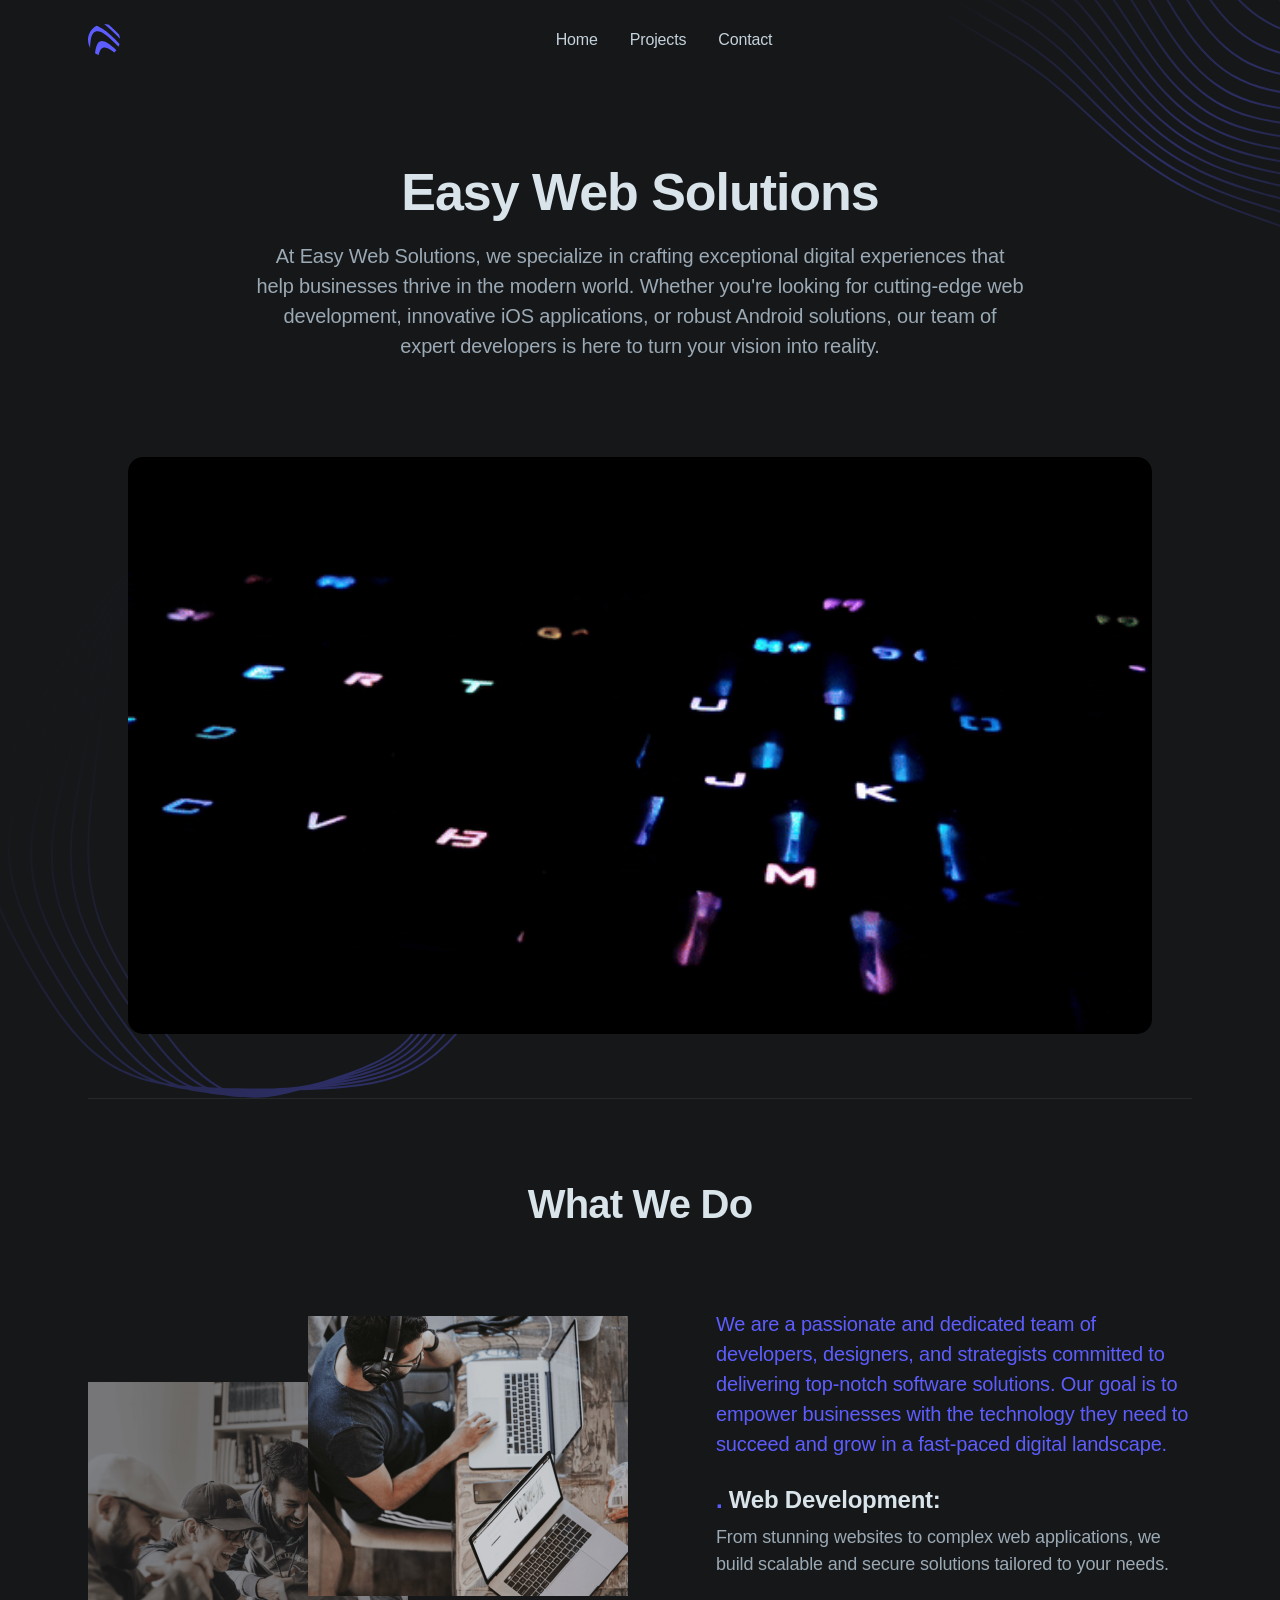
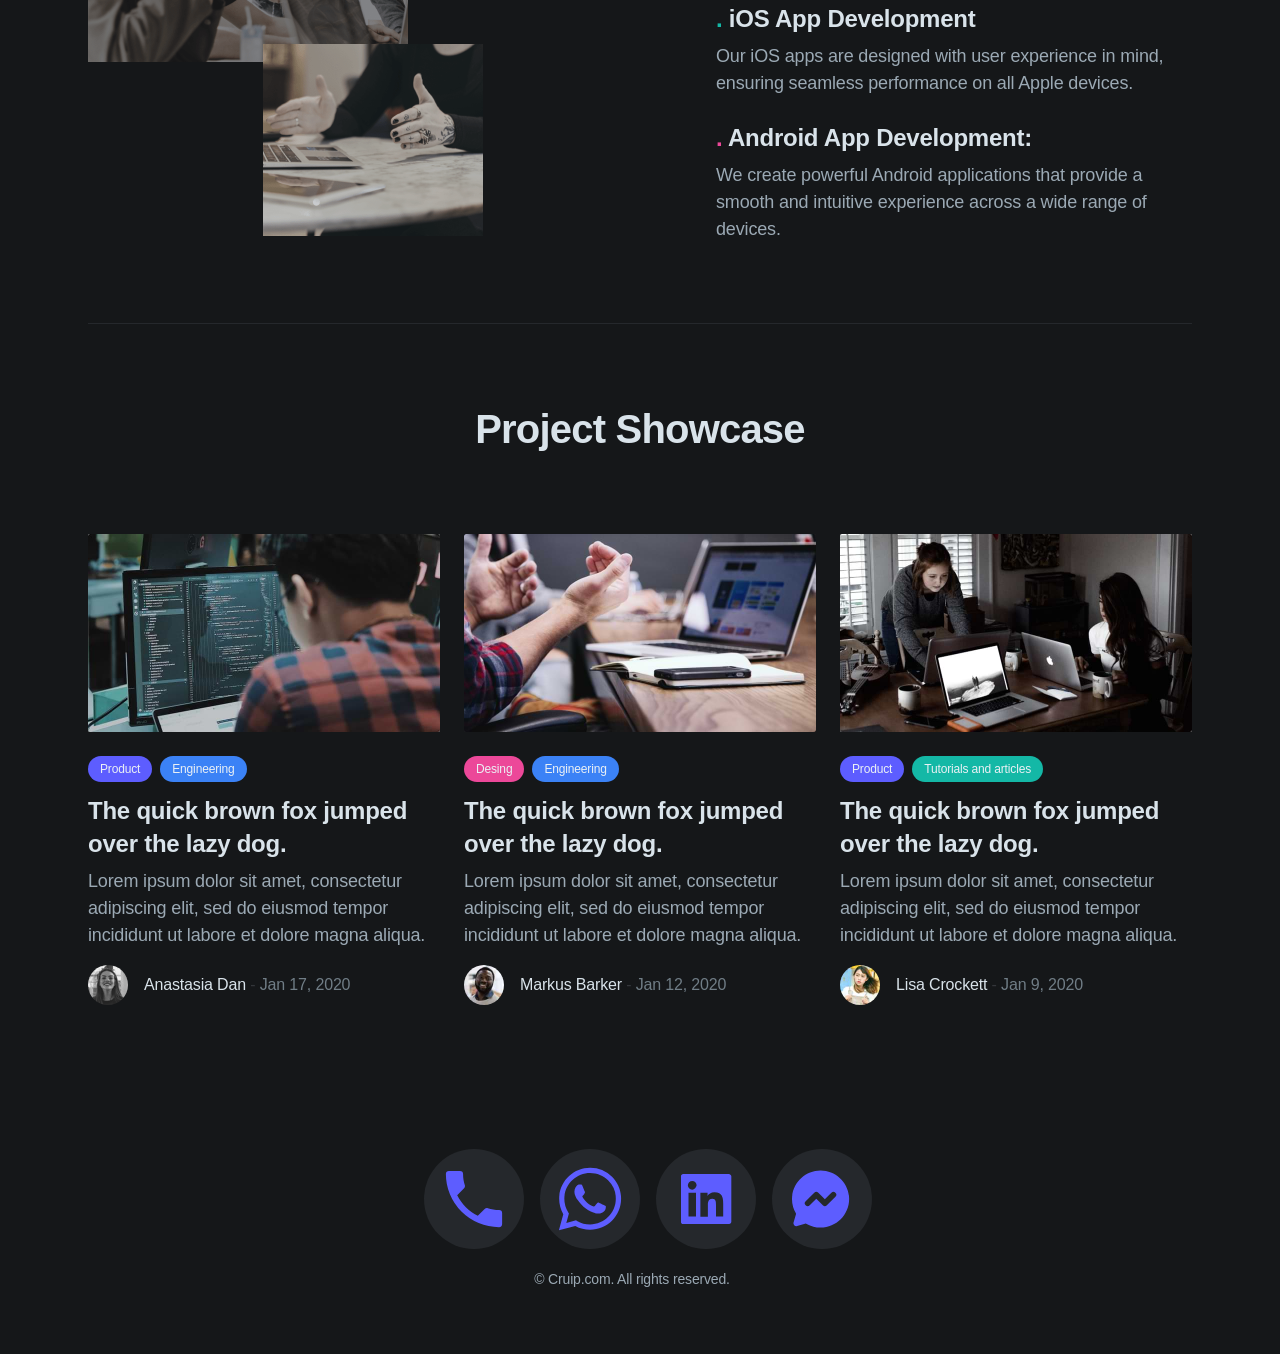
==== commit 3b9f815e: "test 1" ====
--- a/index.html
+++ b/index.html
@@ -6,6 +6,7 @@
     <meta name="viewport" content="width=device-width,initial-scale=1" />
     <link href="css/vendors/aos.css" rel="stylesheet" />
     <link href="style.css" rel="stylesheet" />
+    <link href="newstyle.css" rel="stylesheet" />
     <!-- <script
       defer=""
       data-domain="preview.cruip.com,rollup.cruip.com"
@@ -44,32 +45,39 @@
                   <a
                     class="clf46 cfqfe cjzgx ck9ri c5x2a cnl4h c7kk7 cthux cpsc2"
                     href="features.html"
-                    >Features</a
+                    >Home</a
                   >
                 </li>
-                <li>
+                <!-- <li>
                   <a
                     class="clf46 cfqfe cjzgx ck9ri c5x2a cnl4h c7kk7 cthux cpsc2"
                     href="pricing.html"
                     >Pricing</a
                   >
-                </li>
+                </li> -->
                 <li>
                   <a
                     class="clf46 cfqfe cjzgx ck9ri c5x2a cnl4h c7kk7 cthux cpsc2"
                     href="blog.html"
-                    >Blog</a
+                    >Projects</a
                   >
                 </li>
-                <li>
+                <!-- <li>
                   <a
                     class="clf46 cfqfe cjzgx ck9ri c5x2a cnl4h c7kk7 cthux cpsc2"
                     href="about.html"
                     >About us</a
                   >
+                </li> -->
+                <li>
+                  <a
+                    class="clf46 cfqfe cjzgx ck9ri c5x2a cnl4h c7kk7 cthux cpsc2"
+                    href="#contact"
+                    >Contact</a
+                  >
                 </li>
-                <!-- 1st level: hover -->
-                <li
+
+                <!-- <li
                   class="co6cc"
                   x-data="{ open: false }"
                   @mouseenter="open = true"
@@ -95,7 +103,7 @@
                       ></path>
                     </svg>
                   </a>
-                  <!-- 2nd level: hover -->
+           
                   <ul
                     class="csak4 cb5mf caaxq cmggg csl2u cqp5f cia5e cj7sj cpsc2"
                     x-show="open"
@@ -135,12 +143,12 @@
                       >
                     </li>
                   </ul>
-                </li>
+                </li> -->
               </ul>
 
               <!-- Desktop sign in links -->
               <ul class="cjzgx cwlja cnixw c7kk7 cbogo">
-                <li>
+                <!-- <li>
                   <a
                     class="text-purple-600 clf46 cjzgx ck9ri cun60 c5x2a cnl4h c7kk7 cthux cbrxr"
                     href="signin.html"
@@ -151,7 +159,7 @@
                   <a class="c54ko c11jq cvikk cf0pa c0vyy" href="signup.html"
                     >Sign up</a
                   >
-                </li>
+                </li> -->
               </ul>
             </nav>
 
@@ -338,32 +346,20 @@
               <!-- Section header -->
               <div class="c4zpu cx62v cvpai cdqc7 c7pnr">
                 <h1 class="ctyga cefyn" data-aos="fade-up">
-                  Landing template for startups
+                  Easy Web Solutions
                 </h1>
                 <p
                   class="c38q6 cohjp c6m26"
                   data-aos="fade-up"
                   data-aos-delay="200"
                 >
-                  Our landing page template works on all devices, so you only
-                  have to set it up once, and get beautiful results forever.
+                  At Easy Web Solutions, we specialize in crafting exceptional
+                  digital experiences that help businesses thrive in the modern
+                  world. Whether you're looking for cutting-edge web
+                  development, innovative iOS applications, or robust Android
+                  solutions, our team of expert developers is here to turn your
+                  vision into reality.
                 </p>
-                <div class="ceeh0 c4py6 cwicf c4ksu cdqc7">
-                  <div data-aos="fade-up" data-aos-delay="400">
-                    <a
-                      class="c54ko c11jq cvikk cgx9l c3ah3 closi ctyga cbjy5"
-                      href="#0"
-                      >Start free trial</a
-                    >
-                  </div>
-                  <div data-aos="fade-up" data-aos-delay="600">
-                    <a
-                      class="cpxvd cra05 cvikk cgx9l cm506 closi cbjy5"
-                      href="#0"
-                      >Learn more</a
-                    >
-                  </div>
-                </div>
               </div>
 
               <!-- Hero image -->
@@ -374,13 +370,14 @@
                   data-aos-delay="200"
                 >
                   <img
+                    style="border-radius: 15px"
                     class="cdqc7"
-                    src="images/hero-image-01.jpg"
+                    src="images/keyboard.gif"
                     width="1024"
                     height="504"
                     alt="Hero"
                   />
-                  <a
+                  <!-- <a
                     class="cmggg cvynq"
                     @click.prevent="modalExpanded = true"
                     href="#0"
@@ -413,7 +410,7 @@
                         d="M52 44a.999.999 0 00-.427-.82l-10-7A1 1 0 0040 37V51a.999.999 0 001.573.82l10-7A.995.995 0 0052 44V44c0 .001 0 .001 0 0z"
                       ></path>
                     </svg>
-                  </a>
+                  </a> -->
                 </div>
 
                 <!-- Modal backdrop -->
@@ -472,24 +469,23 @@
         </section>
 
         <!-- Process -->
-        <section>
+        <!-- <section>
           <div class="cy4yd cd60p cdqc7 cthux">
             <div class="ca6je cy2qa c7pnr cm1ey">
-              <!-- Section header -->
+         
               <div class="c4zpu cx62v ca6je cdqc7 c7pnr">
-                <h2 class="ctyga ckvam" data-aos="fade-up">
-                  Built exclusively for you
-                </h2>
+                <h2 class="ctyga ckvam" data-aos="fade-up">What We Do</h2>
                 <p class="c38q6 cohjp" data-aos="fade-up" data-aos-delay="200">
-                  Excepteur sint occaecat cupidatat non proident, sunt in culpa
-                  qui officia deserunt mollit laborum — semper quis lectus
-                  nulla.
+                  We are a passionate and dedicated team of developers,
+                  designers, and strategists committed to delivering top-notch
+                  software solutions. Our goal is to empower businesses with the
+                  technology they need to succeed and grow in a fast-paced
+                  digital landscape.
                 </p>
               </div>
 
-              <!-- Items -->
               <div class="csiej c61xc csd9x c24e7 cngc5 cdqc7 clxja cfsmm">
-                <!-- 1st item -->
+            
                 <div class="cjzgx co6cc c68ry c7kk7" data-aos="fade-up">
                   <div
                     aria-hidden="true"
@@ -529,15 +525,15 @@
                     ></path>
                   </svg>
                   <h4 class="cpiof c3uck">
-                    <span class="c38q6">1</span>. Acquisition
+                    <span class="c38q6">1</span>. Web Development
                   </h4>
                   <p class="c38q6 c4zpu c20dv">
-                    Duis aute irure dolor in reprehenderit in voluptate velit
-                    esse cillum dolore eu fugiat nulla pariatur.
+                    From stunning websites to complex web applications, we build
+                    scalable and secure solutions tailored to your needs.
                   </p>
                 </div>
 
-                <!-- 2nd item -->
+         
                 <div
                   class="cjzgx co6cc c68ry c7kk7"
                   data-aos="fade-up"
@@ -581,15 +577,15 @@
                     </g>
                   </svg>
                   <h4 class="cpiof c3uck">
-                    <span class="c38q6">2</span>. Activation
+                    <span class="c38q6">2</span>. iOS App Development
                   </h4>
                   <p class="c38q6 c4zpu c20dv">
-                    Duis aute irure dolor in reprehenderit in voluptate velit
-                    esse cillum dolore eu fugiat nulla pariatur.
+                    Our iOS apps are designed with user experience in mind,
+                    ensuring seamless performance on all Apple devices.
                   </p>
                 </div>
 
-                <!-- 3rd item -->
+         
                 <div
                   class="cjzgx co6cc c68ry c7kk7"
                   data-aos="fade-up"
@@ -622,27 +618,26 @@
                     ></path>
                   </svg>
                   <h4 class="cpiof c3uck">
-                    <span class="c38q6">3</span>. Retention
+                    <span class="c38q6">3</span>. Android App Development
                   </h4>
                   <p class="c38q6 c4zpu c20dv">
-                    Duis aute irure dolor in reprehenderit in voluptate velit
-                    esse cillum dolore eu fugiat nulla pariatur.
+                    We create powerful Android applications that provide a
+                    smooth and intuitive experience across a wide range of
+                    devices.
                   </p>
                 </div>
               </div>
             </div>
           </div>
-        </section>
+        </section> -->
 
         <!-- Features -->
-        <section>
+        <!-- <section>
           <div class="cy4yd cd60p cdqc7 cthux">
             <div class="cglx2 c9h9i czlcq cb9rw">
-              <!-- Items -->
+       
               <div class="cgxxi cfsmm" data-aos-id-features-home="">
-                <!-- Item -->
                 <div class="cesug cjzgx cfgxp csjoh">
-                  <!-- Image -->
                   <div
                     class="ch6lp c61xc c1qc6 caofi cfffp clnv0 cc9mh cdqc7 c6m26"
                     data-aos="fade-up"
@@ -692,7 +687,6 @@
                       </svg>
                     </div>
                   </div>
-                  <!-- Content -->
                   <div
                     class="con56 c61xc c1qc6 cfffp clnv0 cdqc7"
                     data-aos="fade-right"
@@ -799,13 +793,12 @@
               </div>
             </div>
           </div>
-        </section>
+        </section> -->
 
         <!-- Tabs -->
-        <section>
+        <!-- <section>
           <div class="cy4yd cd60p cdqc7 cthux">
             <div class="cglx2 c9h9i czlcq cb9rw">
-              <!-- Section header -->
               <div class="c4zpu cx62v cdqc7 c7pnr" data-aos-id-tabs="">
                 <h2
                   class="ctyga ckvam"
@@ -826,9 +819,7 @@
                 </p>
               </div>
 
-              <!-- Section content -->
               <div x-data="{ tab: '1' }">
-                <!-- Tabs buttons -->
                 <div
                   class="c8v9b cnixw ct2sz c7kk7"
                   data-aos="fade-up"
@@ -927,9 +918,7 @@
                   </button>
                 </div>
 
-                <!-- Tabs items -->
                 <div class="co6cc c68ry cm7sk c7kk7" data-aos="fade-up">
-                  <!-- Item 1 -->
                   <div
                     class="closi"
                     x-show="tab === '1'"
@@ -979,7 +968,6 @@
                     </article>
                   </div>
 
-                  <!-- Item 2 -->
                   <div
                     class="closi"
                     x-show="tab === '2'"
@@ -1029,7 +1017,6 @@
                     </article>
                   </div>
 
-                  <!-- Item 3 -->
                   <div
                     class="closi"
                     x-show="tab === '3'"
@@ -1079,7 +1066,6 @@
                     </article>
                   </div>
 
-                  <!-- Item 4 -->
                   <div
                     class="closi"
                     x-show="tab === '4'"
@@ -1129,7 +1115,6 @@
                     </article>
                   </div>
 
-                  <!-- Item 5 -->
                   <div
                     class="closi"
                     x-show="tab === '5'"
@@ -1182,7 +1167,7 @@
               </div>
             </div>
           </div>
-        </section>
+        </section> -->
 
         <!-- Target -->
         <section>
@@ -1190,9 +1175,7 @@
             <div class="cglx2 c9h9i czlcq cb9rw">
               <!-- Section header -->
               <div class="c4zpu cx62v ca6je cdqc7 c7pnr">
-                <h2 class="ckvam" data-aos="fade-up">
-                  From the big picture to every tiny detail, we got you covered.
-                </h2>
+                <h2 class="ckvam" data-aos="fade-up">What We Do</h2>
               </div>
 
               <!-- Items -->
@@ -1223,7 +1206,11 @@
                         data-aos="fade-left"
                         data-aos-anchor="[data-aos-id-target]"
                       >
-                        Be the change you want to see
+                        We are a passionate and dedicated team of developers,
+                        designers, and strategists committed to delivering
+                        top-notch software solutions. Our goal is to empower
+                        businesses with the technology they need to succeed and
+                        grow in a fast-paced digital landscape.
                       </div>
                       <div
                         class="cg2vl"
@@ -1232,12 +1219,13 @@
                         data-aos-anchor="[data-aos-id-target]"
                       >
                         <h4 class="cpiof c3uck">
-                          <span class="text-purple-600">.</span> For developers
+                          <span class="text-purple-600">.</span> Web
+                          Development:
                         </h4>
                         <p class="c38q6 c20dv">
-                          Lorem ipsum dolor sit amet, consectetur adipiscing
-                          elit, sed do eiusmod tempor incididunt ut labore et
-                          dolore magna aliqua.
+                          From stunning websites to complex web applications, we
+                          build scalable and secure solutions tailored to your
+                          needs.
                         </p>
                       </div>
                       <div
@@ -1247,12 +1235,12 @@
                         data-aos-anchor="[data-aos-id-target]"
                       >
                         <h4 class="cpiof c3uck">
-                          <span class="c09rv">.</span> For designers
+                          <span class="c09rv">.</span> iOS App Development
                         </h4>
                         <p class="c38q6 c20dv">
-                          Lorem ipsum dolor sit amet, consectetur adipiscing
-                          elit, sed do eiusmod tempor incididunt ut labore et
-                          dolore magna aliqua.
+                          Our iOS apps are designed with user experience in
+                          mind, ensuring seamless performance on all Apple
+                          devices.
                         </p>
                       </div>
                       <div
@@ -1262,12 +1250,12 @@
                         data-aos-anchor="[data-aos-id-target]"
                       >
                         <h4 class="cpiof c3uck">
-                          <span class="c8vny">.</span> For teams
+                          <span class="c8vny">.</span> Android App Development:
                         </h4>
                         <p class="c38q6 c20dv">
-                          Lorem ipsum dolor sit amet, consectetur adipiscing
-                          elit, sed do eiusmod tempor incididunt ut labore et
-                          dolore magna aliqua.
+                          We create powerful Android applications that provide a
+                          smooth and intuitive experience across a wide range of
+                          devices.
                         </p>
                       </div>
                     </div>
@@ -1284,9 +1272,7 @@
             <div class="cglx2 c9h9i czlcq cb9rw">
               <!-- Section header -->
               <div class="c4zpu cx62v ca6je cdqc7 c7pnr">
-                <h2 class="ckvam" data-aos="fade-up">
-                  Refreshing news for developers and designers
-                </h2>
+                <h2 class="ckvam" data-aos="fade-up">Project Showcase</h2>
               </div>
 
               <!-- Articles list -->
@@ -1495,198 +1481,34 @@
         </section>
 
         <!-- Newsletter -->
-        <section>
-          <div class="cy4yd cd60p cdqc7 cthux">
-            <!-- CTA box -->
-            <div class="c11jq c204o crfg6 co6cc cmz20 c9xa2" data-aos="fade-up">
-              <!-- Background illustration -->
-              <div class="cwbun cmggg cqp5f cv73i cy1jn" aria-hidden="true">
-                <svg
-                  width="238"
-                  height="110"
-                  fill="none"
-                  xmlns="http://www.w3.org/2000/svg"
-                >
-                  <defs>
-                    <lineargradient
-                      id="illustration-04"
-                      x1="369.483"
-                      y1="-84.633"
-                      x2="139.954"
-                      y2="-199.798"
-                      gradientunits="userSpaceOnUse"
-                    >
-                      <stop stop-color="#fff" stop-opacity=".01"></stop>
-                      <stop
-                        offset="1"
-                        stop-color="#fff"
-                        stop-opacity=".24"
-                      ></stop>
-                    </lineargradient>
-                  </defs>
-                  <path
-                    fill-rule="evenodd"
-                    clip-rule="evenodd"
-                    d="M189.135 89.198c3.624 9.678 7.039 18.799 15.713 18.187 7.885-.548 19.733-2.523 33.152-5.256v2.04c-13.345 2.709-25.125 4.663-33.013 5.211-.331.023-.657.034-.975.034-9.441 0-13.176-9.972-16.792-19.627-3.571-9.536-6.946-18.545-15.389-16.96-13.086 2.455-24.348 3.539-37.385 4.794l-.024.002c-8.07.776-17.217 1.657-27.841 2.98-4.629.58-8.116 1.595-10.919 2.411l-.016.005c-6.68 1.947-10.032 2.924-14.897-6.267-3.62-6.842-8.541-7.827-14.24-8.967h-.001c-4.793-.959-10.225-2.046-15.65-6.76C40.64 52.141 15.48 20.345.66 0H3.13c14.82 20.254 39.089 50.863 49.042 59.515 5.023 4.367 9.956 5.354 14.73 6.31 5.94 1.187 11.552 2.31 15.616 9.991 3.443 6.51 5.39 7.141 9.773 6.057-3.311.19-5.726-1.455-8.768-7.374-3.533-6.876-8.064-7.803-13.8-8.976-4.642-.949-9.902-2.025-15.275-6.679C43.995 49.797 18.704 19.375 4.057 0h2.506C21.226 19.288 45.58 48.524 55.755 57.333c4.977 4.309 9.748 5.285 14.363 6.23l.005.001c5.763 1.178 11.206 2.292 15.178 10.021 3.255 6.333 5.085 6.977 9.146 5.928-3.035.107-5.304-1.569-8.148-7.27-3.45-6.913-7.822-7.829-13.359-8.988-4.49-.939-9.58-2.004-14.902-6.593C47.268 47.376 21.798 18.312 7.406 0h2.572c14.477 18.232 39.16 46.348 49.366 55.147 4.93 4.252 9.544 5.217 14.005 6.15h.002c5.583 1.17 10.856 2.273 14.737 10.053 1.853 3.713 3.336 5.515 4.959 6.027.993.312 2.15.164 3.558-.212-2.77.013-4.89-1.707-7.534-7.175-3.363-6.95-7.578-7.854-12.914-8.998h-.003c-4.34-.93-9.259-1.984-14.528-6.509C50.465 44.901 24.695 17.086 10.69 0h2.583C27.39 17.058 52.088 43.659 62.93 52.965c4.883 4.194 9.337 5.148 13.644 6.07l.002.001c5.404 1.158 10.508 2.253 14.297 10.083 1.74 3.6 3.195 5.421 4.712 5.906 1.453.463 3.288-.17 5.829-1.05l.005-.002c2.872-.995 6.804-2.356 12.263-2.776 10.687-.813 19.576-.84 28.174-.867 8.671-.027 16.548-.055 24.765-.913-6.672.214-13.232-.169-20.311-.59-8.482-.504-17.257-1.025-27.637-.582-5.471.237-9.134 1.68-12.076 2.838-5.4 2.127-8.165 2.774-11.971-5.607-3.193-7.03-7.09-7.908-12.025-9.019-4.044-.91-8.628-1.944-13.791-6.34C56.639 39.755 30.287 15.234 16.926 0h2.688c13.353 14.888 38.3 38.212 50.492 48.595 4.787 4.075 9.115 5.051 12.933 5.911 5.26 1.184 9.802 2.207 13.407 10.142 3.19 7.023 4.631 6.458 9.418 4.574l.002-.001c2.919-1.149 6.915-2.722 12.72-2.974 10.488-.448 19.311.076 27.841.583 9.399.56 17.871 1.054 26.886.14-7.662.148-15.028-.743-22.644-1.672l-.129-.016c-8.337-1.017-16.965-2.07-27.032-1.98-5.676.051-9.475 1.759-12.25 3.006h-.001l-.009.004c-2.405 1.081-4.305 1.935-6.216 1.186-1.747-.684-3.2-2.637-4.855-6.53-3.024-7.113-6.422-7.922-11.125-9.04-3.568-.849-8.01-1.906-13.06-6.172-3.452-2.915-8.08-6.644-12.982-10.59C49.18 24.025 32.319 10.441 23.107.347A22.509 22.509 0 0121.788 0h7.364c-.172.105-.354.2-.546.282C36.59 8.69 50.299 18.877 62.563 27.985l.026.02c6.966 5.173 13.544 10.06 18.276 14.038 4.635 3.899 8.487 4.842 11.885 5.674 4.679 1.145 8.721 2.134 12.048 10.233 1.33 3.238 2.466 4.944 3.575 5.37 1.047.398 2.446-.272 4.385-1.203l.004-.002c2.896-1.39 6.848-3.288 12.92-3.288h.127l.131.001c10.128.096 18.8 1.427 27.186 2.715 10.143 1.558 19.227 2.942 29.116 1.933-8.585.026-16.703-1.72-25.117-3.543l-.012-.002c-8.19-1.775-16.659-3.61-26.357-4.05-5.874-.272-9.581 1.763-12.297 3.253l-.032.018c-2.1 1.152-3.756 2.06-5.499 1.424-1.642-.604-2.926-2.45-4.427-6.376-2.775-7.256-5.555-7.979-9.764-9.074h-.002c-3.165-.824-7.103-1.85-11.977-5.914-5.877-4.9-14.04-9.772-22.683-14.929-11.904-7.1-24.212-14.445-31.192-22.409A21.936 21.936 0 0131.402 0h2.51c.151.181.309.366.475.555a41.174 41.174 0 002.058 2.161A19.713 19.713 0 0134.51 0h2.345a21.721 21.721 0 001.719 2.138 36.154 36.154 0 001.535 1.586C39.087 2.47 38.283 1.231 37.663 0h2.283c.712 1.228 1.636 2.464 2.812 3.727.39.418.797.826 1.214 1.228A24.14 24.14 0 0140.872 0h2.188c.968 1.84 2.244 3.608 3.885 5.318a26.373 26.373 0 00.912.893A31.463 31.463 0 0144.03 0h2.22c1.672 3.3 3.549 5.556 4.882 6.906 6.749 6.832 16.135 9.186 26.072 11.678l.006.002c8.887 2.228 18.076 4.533 25.178 10.355 4.299 3.524 7.382 4.447 9.858 5.188 4.261 1.276 6.609 2.32 9.26 10.426 1.233 3.767 2.108 4.761 2.625 4.931.593.191 1.683-.578 2.941-1.475l.015-.011c2.699-1.925 6.77-4.828 13.572-4 9.344 1.131 17.646 3.986 25.674 6.748 13.142 4.52 25.555 8.787 40.152 4.348 9.929-3.023 20.193-.49 30.12 1.96l.012.003 1.382.34v2.06l-1.87-.46c-5.67-1.4-11.163-2.755-16.554-3.17 4.327.818 8.598 2.19 12.803 3.545 1.856.599 3.731 1.203 5.621 1.764v2.086c-2.099-.612-4.175-1.282-6.23-1.944l-.004-.002c-5.464-1.762-10.75-3.457-16.03-4.018 4.349 1.003 8.58 2.716 12.741 4.405 3.116 1.265 6.281 2.55 9.523 3.555v2.094c-3.516-1.053-6.922-2.435-10.272-3.795h-.003c-5.35-2.173-10.514-4.267-15.793-4.936 4.45 1.177 8.694 3.283 12.864 5.358l.173.087c4.197 2.09 8.485 4.224 13.031 5.441v2.056c-4.973-1.253-9.583-3.547-14.093-5.792h-.002c-5.186-2.582-10.186-5.06-15.439-5.842 4.499 1.353 8.69 3.858 12.803 6.321h.001c5.244 3.141 10.636 6.37 16.73 7.339v2.027c-6.578-.956-12.241-4.346-17.75-7.644l-.009-.006c-7.325-4.387-14.258-8.518-22.642-6.536 6.503.685 11.778 5.075 16.916 9.363l.083.07c5.881 4.91 11.941 9.968 20.03 9.724 1.069-.031 2.194-.083 3.372-.155v2.003c-1.156.07-2.261.12-3.313.151-.207.006-.414.01-.618.01-8.534 0-14.783-5.216-20.833-10.265l-.002-.002c-4.717-3.938-9.252-7.703-14.586-8.719 4.734 1.825 8.707 5.677 12.594 9.458l.042.041c5.622 5.471 11.424 11.116 19.623 10.832 2.143-.074 4.52-.233 7.093-.469v1.986c-2.612.248-4.968.411-7.025.482-.227.008-.453.012-.677.012-8.683 0-14.662-5.817-20.449-11.449l-.002-.002c-6.138-5.97-11.934-11.607-20.396-9.544a6.362 6.362 0 01-.264.06c6.645.94 11.198 6.85 15.624 12.615l.018.024c5.046 6.575 10.262 13.37 18.631 12.993 4.052-.18 8.987-.683 14.54-1.438v2.016c-5.51.744-10.413 1.24-14.45 1.42-.262.012-.521.018-.777.018-8.945 0-14.331-7.017-19.546-13.811l-.003-.004-.006-.007c-5.346-6.966-10.397-13.547-18.803-11.626-.132.03-.261.057-.391.084l-.311.066c6.794 1.085 10.839 8.053 14.767 14.848 4.641 8.027 9.03 15.614 17.534 15.145 5.726-.312 13.322-1.305 21.986-2.76v2.023c-8.612 1.44-16.166 2.423-21.877 2.734-.291.016-.58.024-.862.024-9.167 0-13.914-8.21-18.51-16.16l-.003-.005c-3.706-6.412-7.25-12.526-12.858-13.763 5.122 2.473 8.33 8.832 11.453 15.061 4.311 8.593 8.385 16.71 16.95 16.2 6.486-.386 15.461-1.675 25.707-3.53v2.028c-10.185 1.837-19.111 3.112-25.587 3.498-.305.018-.607.028-.902.028-9.266.001-13.681-8.802-17.955-17.325l-.001-.003-.007-.012c-3.481-6.943-6.805-13.57-12.502-14.813 5.221 2.575 8.235 9.477 11.168 16.232 3.976 9.158 7.731 17.803 16.357 17.251 7.205-.465 17.596-2.081 29.429-4.364v2.035c-11.765 2.261-22.099 3.86-29.3 4.325a14.29 14.29 0 01-.939.031c-9.357 0-13.434-9.39-17.382-18.48v-.002c-3.236-7.452-6.334-14.556-12.065-15.862 5.271 2.704 8.063 10.121 10.779 17.372l.042.114zm-85.541-10.165a58.657 58.657 0 012.739-.415c4.4-.548 8.533-1.017 12.453-1.437-3.127.273-6.375.582-9.789.953-2.012.221-3.792.54-5.403.9zm20.806-4.32c-4.073.225-8.35.52-12.983.95a43.406 43.406 0 00-5.73.921 51.813 51.813 0 013.094-.438 494.47 494.47 0 0115.619-1.434zm5.224-2.265c-4.911.104-10.092.31-15.791.743a38.9 38.9 0 00-5.905.912 46.087 46.087 0 013.305-.433c6.728-.622 12.731-.974 18.391-1.222zm-3.703-11.62h-.235c-2.341 0-4.335.317-6.08.772a28.976 28.976 0 013.885-.298c10.241-.069 18.981.981 27.421 2.011.905.11 1.799.22 2.689.326l-.39-.06-.388-.059-.01-.001c-8.314-1.277-16.911-2.597-26.892-2.69zm-64.55-31.237C48.6 20.107 34.27 9.46 26.29.733a2.244 2.244 0 01-.083.002c9.365 9.76 25.058 22.401 38.058 32.872l.08.065c5.089 4.1 9.486 7.641 12.938 10.556 4.686 3.96 8.696 4.913 12.232 5.754 4.874 1.16 9.083 2.161 12.502 10.203 1.388 3.262 2.577 4.994 3.744 5.451.701.275 1.542.12 2.573-.259a3.898 3.898 0 01-.677-.19c-1.704-.655-3.113-2.592-4.708-6.477-2.942-7.158-6.185-7.952-10.673-9.05-3.433-.84-7.704-1.887-12.698-6.087-4.691-3.944-11.256-8.82-18.207-13.982zm97.895 28.533c-8.129-2.019-16.534-4.106-26.095-4.718-2.483-.159-4.567.13-6.353.632 1.228-.155 2.562-.222 4.028-.155 9.866.449 18.418 2.301 26.688 4.092l.014.003c2.655.575 5.278 1.14 7.894 1.646a444.507 444.507 0 01-6.176-1.5zm-68.92-21.098c-6.198-5.129-14.641-9.493-23.581-14.113-2.88-1.488-5.781-2.989-8.626-4.529a942.257 942.257 0 006.96 4.182c8.713 5.198 16.942 10.108 22.94 15.11 4.528 3.777 8.07 4.699 11.196 5.513l.006.001c4.462 1.161 7.985 2.078 11.128 10.295 1.204 3.147 2.266 4.852 3.249 5.213.551.204 1.244.014 2.105-.387-.023-.007-.046-.012-.069-.016-.028-.006-.056-.012-.084-.022-1.603-.574-2.847-2.408-4.293-6.33-2.69-7.301-5.32-8.008-9.3-9.076h-.002c-3.037-.816-6.815-1.83-11.628-5.84zm71.064 19.28c-8.064-2.259-16.403-4.595-25.821-5.373-2.502-.208-4.592.076-6.377.594a21.799 21.799 0 014.086-.117c9.74.623 18.236 2.733 26.45 4.773 3.145.781 6.247 1.55 9.344 2.211-2.548-.652-5.101-1.365-7.682-2.088zM69.811 21.884l-.008-.004a654.364 654.364 0 01-4.285-1.864l2.165 1.12.012.007c8.636 4.464 17.565 9.079 23.93 14.345 4.477 3.731 7.872 4.642 10.869 5.446h.001c4.252 1.142 7.611 2.044 10.659 10.317 1.152 3.126 2.163 4.807 3.09 5.14.503.18 1.149-.019 1.955-.424-1.556-.55-2.758-2.373-4.144-6.28-2.61-7.36-4.958-8.013-8.848-9.094-2.905-.807-6.52-1.812-11.267-5.747-6.443-5.316-15.434-9.203-24.129-12.962zm70.608 24.101c-2.506-.303-4.579-.04-6.337.5a19.188 19.188 0 014.124-.013c9.477.963 17.845 3.573 25.938 6.098 3.996 1.246 7.925 2.47 11.867 3.448-3.43-1.01-6.853-2.184-10.327-3.379l-.018-.006c-7.926-2.725-16.12-5.543-25.247-6.648zm23.123 8.492c-7.996-2.494-16.264-5.073-25.539-6.016-2.495-.253-4.572.02-6.342.544a20.477 20.477 0 014.092-.066c9.602.794 18.029 3.154 26.178 5.436l.019.005c3.56.997 7.067 1.974 10.576 2.79-2.98-.825-5.959-1.749-8.978-2.69l-.006-.003zm-90.373-33.35l-.014-.006-.36-.123c8.124 3.527 16.306 7.263 22.419 12.307 4.42 3.663 7.665 4.565 10.53 5.361 4.044 1.124 7.239 2.012 10.196 10.352 1.101 3.106 2.061 4.764 2.932 5.068.459.158 1.079-.06 1.832-.468-1.453-.583-2.587-2.39-3.874-6.185-2.542-7.417-4.622-8.018-8.397-9.108l-.009-.003c-2.771-.801-6.221-1.8-10.894-5.653-6.623-5.444-15.64-8.544-24.36-11.543zm45.555 25.661c1.032 3.048 1.963 4.73 2.768 5.003.417.145 1.012-.097 1.744-.529-1.355-.615-2.427-2.41-3.629-6.085-2.45-7.49-4.398-8.073-7.931-9.131h-.002c-2.648-.793-5.944-1.78-10.552-5.558-6.026-4.94-13.81-7.262-21.575-9.25 6.993 2.523 13.83 5.43 19.253 9.888 4.361 3.594 7.591 4.527 10.187 5.277h.002c3.978 1.15 6.853 1.981 9.735 10.385z"
-                    fill="url(#illustration-04)"
-                  ></path>
-                </svg>
-              </div>
-
-              <div class="cyrt0 cjzgx c73e4 co6cc c68ry c7kk7">
-                <!-- CTA content -->
-                <div class="czrvu c4zpu cc7sj c1vvl cat4r cvcpw">
-                  <h3 class="cvikk cpiof c11t7">Stay in the loop</h3>
-                  <p class="ch8pc c20dv">
-                    Join our newsletter to get top news before anyone else.
-                  </p>
-                </div>
-
-                <!-- CTA form -->
-                <form class="cc7sj closi">
-                  <div class="c8v9b csik7 ci9o3 cm1jw cwicf c68ry cdqc7 c7kk7">
-                    <input
-                      type="email"
-                      class="ctm5t cs440 csioo c67v2 c7fit caaxq cvikk c3ah3 ce719 closi cih3c cpiof cthux cbrxr"
-                      placeholder="Your best email…"
-                      aria-label="Your best email…"
-                    />
-                    <a class="text-purple-600 crejj ctyw0 c4pwk cbjy5" href="#0"
-                      >Subscribe</a
-                    >
-                  </div>
-                  <!-- Success message -->
-                  <!-- <p class="text-center lg:text-left lg:absolute mt-2 opacity-75 text-sm">Thanks for subscribing!</p> -->
-                </form>
-              </div>
-            </div>
-          </div>
-        </section>
       </main>
 
       <!-- Site footer -->
-      <footer>
+      <footer id="contact">
         <div class="c204o cb9rw">
-          <div class="cy4yd cd60p cdqc7 cthux">
-            <!-- Top area: Blocks -->
-            <div class="cesug cpvc9 c4py0 clxja c6m26 cfsmm">
-              <!-- 1st block -->
-              <div class="cftdb c1z2w">
-                <div class="cpiof">
-                  <!-- Logo -->
-                  <a class="cgvj5" href="index.html" aria-label="Cruip">
-                    <svg
-                      class="text-purple-600 c05hy cjxdj cndmn"
-                      viewbox="0 0 32 32"
-                      xmlns="http://www.w3.org/2000/svg"
-                    >
-                      <path
-                        d="M31.952 14.751a260.51 260.51 0 00-4.359-4.407C23.932 6.734 20.16 3.182 16.171 0c1.634.017 3.21.28 4.692.751 3.487 3.114 6.846 6.398 10.163 9.737.493 1.346.811 2.776.926 4.262zm-1.388 7.883c-2.496-2.597-5.051-5.12-7.737-7.471-3.706-3.246-10.693-9.81-15.736-7.418-4.552 2.158-4.717 10.543-4.96 16.238A15.926 15.926 0 010 16C0 9.799 3.528 4.421 8.686 1.766c1.82.593 3.593 1.675 5.038 2.587 6.569 4.14 12.29 9.71 17.792 15.57-.237.94-.557 1.846-.952 2.711zm-4.505 5.81a56.161 56.161 0 00-1.007-.823c-2.574-2.054-6.087-4.805-9.394-4.044-3.022.695-4.264 4.267-4.97 7.52a15.945 15.945 0 01-3.665-1.85c.366-3.242.89-6.675 2.405-9.364 2.315-4.107 6.287-3.072 9.613-1.132 3.36 1.96 6.417 4.572 9.313 7.417a16.097 16.097 0 01-2.295 2.275z"
-                      ></path>
-                    </svg>
-                  </a>
-                </div>
-                <div class="c38q6">
-                  Lorem ipsum is placeholder text commonly used in the graphic,
-                  print, and publishing industries for previewing layouts and
-                  visual mockups.
-                </div>
-              </div>
-
-              <!-- 2nd, 3rd and 4th blocks -->
-              <div class="c5zsp ccm6i ccwu8 clxja cfsmm">
-                <!-- 2nd block -->
-                <div class="c4yu6">
-                  <h6 class="cwgde cun60 cbrs9">Products</h6>
-                  <ul>
-                    <li class="cbrs9">
-                      <a class="cjryw c38q6 ck9ri c5x2a cnl4h" href="#0"
-                        >Web Studio</a
-                      >
-                    </li>
-                    <li class="cbrs9">
-                      <a class="cjryw c38q6 ck9ri c5x2a cnl4h" href="#0"
-                        >DynamicBox Flex</a
-                      >
-                    </li>
-                    <li class="cbrs9">
-                      <a class="cjryw c38q6 ck9ri c5x2a cnl4h" href="#0"
-                        >Programming Forms</a
-                      >
-                    </li>
-                  </ul>
-                </div>
-
-                <!-- 3rd block -->
-                <div class="c4yu6">
-                  <h6 class="cwgde cun60 cbrs9">Resources</h6>
-                  <ul>
-                    <li class="cbrs9">
-                      <a class="cjryw c38q6 ck9ri c5x2a cnl4h" href="#0"
-                        >Nostrud exercitation</a
-                      >
-                    </li>
-                    <li class="cbrs9">
-                      <a class="cjryw c38q6 ck9ri c5x2a cnl4h" href="#0"
-                        >Visual mockups</a
-                      >
-                    </li>
-                    <li class="cbrs9">
-                      <a class="cjryw c38q6 ck9ri c5x2a cnl4h" href="#0"
-                        >Nostrud exercitation</a
-                      >
-                    </li>
-                    <li class="cbrs9">
-                      <a class="cjryw c38q6 ck9ri c5x2a cnl4h" href="#0"
-                        >Visual mockups</a
-                      >
-                    </li>
-                    <li class="cbrs9">
-                      <a class="cjryw c38q6 ck9ri c5x2a cnl4h" href="#0"
-                        >Nostrud exercitation</a
-                      >
-                    </li>
-                  </ul>
-                </div>
-
-                <!-- 4th block -->
-                <div class="c4yu6">
-                  <h6 class="cwgde cun60 cbrs9">Company</h6>
-                  <ul>
-                    <li class="cbrs9">
-                      <a class="cjryw c38q6 ck9ri c5x2a cnl4h" href="#0"
-                        >Consectetur adipiscing</a
-                      >
-                    </li>
-                    <li class="cbrs9">
-                      <a class="cjryw c38q6 ck9ri c5x2a cnl4h" href="#0"
-                        >Labore et dolore</a
-                      >
-                    </li>
-                    <li class="cbrs9">
-                      <a class="cjryw c38q6 ck9ri c5x2a cnl4h" href="#0"
-                        >Consectetur adipiscing</a
-                      >
-                    </li>
-                    <li class="cbrs9">
-                      <a class="cjryw c38q6 ck9ri c5x2a cnl4h" href="#0"
-                        >Labore et dolore</a
-                      >
-                    </li>
-                    <li class="cbrs9">
-                      <a class="cjryw c38q6 ck9ri c5x2a cnl4h" href="#0"
-                        >Consectetur adipiscing</a
-                      >
-                    </li>
-                  </ul>
-                </div>
-              </div>
-            </div>
-
-            <!-- Bottom area -->
-            <div class="crdpj cq6wr c3yx4">
+          <div
+            style="
+              display: flex;
+              justify-content: center !important;
+              align-items: center !important;
+              flex-direction: column;
+            "
+          >
+            <div
+              style="
+                flex-direction: column !important;
+                justify-content: center !important;
+                align-items: center !important;
+                text-align: center;
+                display: inline-flex;
+              "
+              class="crdpj cq6wr c3yx4"
+            >
               <!-- Social links -->
-              <ul class="caofi cyhlj cc9mh ctyga c7kk7">
+              <ul
+                style="width: min-content"
+                class="caofi cyhlj cc9mh ctyga c7kk7"
+              >
                 <li>
                   <a
                     class="text-purple-600 czfu8 cjryw c8v9b cjzgx chaj8 ck9ri cb5mf c5x2a cnl4h c7kk7"
@@ -1694,67 +1516,50 @@
                     aria-label="Twitter"
                   >
                     <svg
-                      class="c05hy cjxdj cndmn"
-                      viewbox="0 0 32 32"
+                      class="c05hy cjxdj cndmn socialsvg"
                       xmlns="http://www.w3.org/2000/svg"
+                      viewBox="-4 -4 32 32"
                     >
                       <path
-                        d="m13.063 9 3.495 4.475L20.601 9h2.454l-5.359 5.931L24 23h-4.938l-3.866-4.893L10.771 23H8.316l5.735-6.342L8 9h5.063Zm-.74 1.347h-1.457l8.875 11.232h1.36l-8.778-11.232Z"
-                      ></path>
+                        fill="currentColor"
+                        d="M6.62 10.79c1.44 2.83 3.76 5.15 6.59 6.59l2.2-2.2c.28-.28.67-.36 1.02-.25c1.12.37 2.32.57 3.57.57a1 1 0 0 1 1 1V20a1 1 0 0 1-1 1A17 17 0 0 1 3 4a1 1 0 0 1 1-1h3.5a1 1 0 0 1 1 1c0 1.25.2 2.45.57 3.57c.11.35.03.74-.25 1.02z"
+                      />
                     </svg>
                   </a>
                 </li>
+
                 <li class="cia5e">
                   <a
                     class="text-purple-600 czfu8 cjryw c8v9b cjzgx chaj8 ck9ri cb5mf c5x2a cnl4h c7kk7"
                     href="#0"
-                    aria-label="Github"
+                    aria-label="Twitter"
                   >
                     <svg
-                      class="c05hy cjxdj cndmn"
-                      viewbox="0 0 32 32"
+                      class="c05hy cjxdj cndmn socialsvg"
                       xmlns="http://www.w3.org/2000/svg"
+                      viewBox="-4 -4 32 32"
                     >
                       <path
-                        d="M16 8.2c-4.4 0-8 3.6-8 8 0 3.5 2.3 6.5 5.5 7.6.4.1.5-.2.5-.4V22c-2.2.5-2.7-1-2.7-1-.4-.9-.9-1.2-.9-1.2-.7-.5.1-.5.1-.5.8.1 1.2.8 1.2.8.7 1.3 1.9.9 2.3.7.1-.5.3-.9.5-1.1-1.8-.2-3.6-.9-3.6-4 0-.9.3-1.6.8-2.1-.1-.2-.4-1 .1-2.1 0 0 .7-.2 2.2.8.6-.2 1.3-.3 2-.3s1.4.1 2 .3c1.5-1 2.2-.8 2.2-.8.4 1.1.2 1.9.1 2.1.5.6.8 1.3.8 2.1 0 3.1-1.9 3.7-3.7 3.9.3.4.6.9.6 1.6v2.2c0 .2.1.5.6.4 3.2-1.1 5.5-4.1 5.5-7.6-.1-4.4-3.7-8-8.1-8z"
-                      ></path>
+                        fill="currentColor"
+                        d="M19.05 4.91A9.816 9.816 0 0 0 12.04 2c-5.46 0-9.91 4.45-9.91 9.91c0 1.75.46 3.45 1.32 4.95L2.05 22l5.25-1.38c1.45.79 3.08 1.21 4.74 1.21c5.46 0 9.91-4.45 9.91-9.91c0-2.65-1.03-5.14-2.9-7.01m-7.01 15.24c-1.48 0-2.93-.4-4.2-1.15l-.3-.18l-3.12.82l.83-3.04l-.2-.31a8.264 8.264 0 0 1-1.26-4.38c0-4.54 3.7-8.24 8.24-8.24c2.2 0 4.27.86 5.82 2.42a8.183 8.183 0 0 1 2.41 5.83c.02 4.54-3.68 8.23-8.22 8.23m4.52-6.16c-.25-.12-1.47-.72-1.69-.81c-.23-.08-.39-.12-.56.12c-.17.25-.64.81-.78.97c-.14.17-.29.19-.54.06c-.25-.12-1.05-.39-1.99-1.23c-.74-.66-1.23-1.47-1.38-1.72c-.14-.25-.02-.38.11-.51c.11-.11.25-.29.37-.43s.17-.25.25-.41c.08-.17.04-.31-.02-.43s-.56-1.34-.76-1.84c-.2-.48-.41-.42-.56-.43h-.48c-.17 0-.43.06-.66.31c-.22.25-.86.85-.86 2.07c0 1.22.89 2.4 1.01 2.56c.12.17 1.75 2.67 4.23 3.74c.59.26 1.05.41 1.41.52c.59.19 1.13.16 1.56.1c.48-.07 1.47-.6 1.67-1.18c.21-.58.21-1.07.14-1.18s-.22-.16-.47-.28"
+                      />
                     </svg>
                   </a>
                 </li>
+
                 <li class="cia5e">
                   <a
                     class="text-purple-600 czfu8 cjryw c8v9b cjzgx chaj8 ck9ri cb5mf c5x2a cnl4h c7kk7"
                     href="#0"
-                    aria-label="Facebook"
+                    aria-label="Linkedin"
                   >
                     <svg
-                      class="c05hy cjxdj cndmn"
+                      class="c05hy cjxdj cndmn socialsvg"
                       viewbox="0 0 32 32"
                       xmlns="http://www.w3.org/2000/svg"
                     >
                       <path
-                        d="M14.023 24L14 17h-3v-3h3v-2c0-2.7 1.672-4 4.08-4 1.153 0 2.144.086 2.433.124v2.821h-1.67c-1.31 0-1.563.623-1.563 1.536V14H21l-1 3h-2.72v7h-3.257z"
-                      ></path>
-                    </svg>
-                  </a>
-                </li>
-                <li class="cia5e">
-                  <a
-                    class="text-purple-600 czfu8 cjryw c8v9b cjzgx chaj8 ck9ri cb5mf c5x2a cnl4h c7kk7"
-                    href="#0"
-                    aria-label="Instagram"
-                  >
-                    <svg
-                      class="c05hy cjxdj cndmn"
-                      viewbox="0 0 32 32"
-                      xmlns="http://www.w3.org/2000/svg"
-                    >
-                      <circle cx="20.145" cy="11.892" r="1"></circle>
-                      <path
-                        d="M16 20c-2.206 0-4-1.794-4-4s1.794-4 4-4 4 1.794 4 4-1.794 4-4 4zm0-6c-1.103 0-2 .897-2 2s.897 2 2 2 2-.897 2-2-.897-2-2-2z"
-                      ></path>
-                      <path
-                        d="M20 24h-8c-2.056 0-4-1.944-4-4v-8c0-2.056 1.944-4 4-4h8c2.056 0 4 1.944 4 4v8c0 2.056-1.944 4-4 4zm-8-14c-.935 0-2 1.065-2 2v8c0 .953 1.047 2 2 2h8c.935 0 2-1.065 2-2v-8c0-.935-1.065-2-2-2h-8z"
+                        d="M23.3 8H8.7c-.4 0-.7.3-.7.7v14.7c0 .3.3.6.7.6h14.7c.4 0 .7-.3.7-.7V8.7c-.1-.4-.4-.7-.8-.7zM12.7 21.6h-2.3V14h2.4v7.6h-.1zM11.6 13c-.8 0-1.4-.7-1.4-1.4 0-.8.6-1.4 1.4-1.4.8 0 1.4.6 1.4 1.4-.1.7-.7 1.4-1.4 1.4zm10 8.6h-2.4v-3.7c0-.9 0-2-1.2-2s-1.4 1-1.4 2v3.8h-2.4V14h2.3v1c.3-.6 1.1-1.2 2.2-1.2 2.4 0 2.8 1.6 2.8 3.6v4.2h.1z"
                       ></path>
                     </svg>
                   </a>
@@ -1766,20 +1571,30 @@
                     aria-label="Linkedin"
                   >
                     <svg
-                      class="c05hy cjxdj cndmn"
-                      viewbox="0 0 32 32"
+                      class="c05hy cjxdj cndmn socialsvg"
                       xmlns="http://www.w3.org/2000/svg"
-                    >
-                      <path
-                        d="M23.3 8H8.7c-.4 0-.7.3-.7.7v14.7c0 .3.3.6.7.6h14.7c.4 0 .7-.3.7-.7V8.7c-.1-.4-.4-.7-.8-.7zM12.7 21.6h-2.3V14h2.4v7.6h-.1zM11.6 13c-.8 0-1.4-.7-1.4-1.4 0-.8.6-1.4 1.4-1.4.8 0 1.4.6 1.4 1.4-.1.7-.7 1.4-1.4 1.4zm10 8.6h-2.4v-3.7c0-.9 0-2-1.2-2s-1.4 1-1.4 2v3.8h-2.4V14h2.3v1c.3-.6 1.1-1.2 2.2-1.2 2.4 0 2.8 1.6 2.8 3.6v4.2h.1z"
-                      ></path>
+                      viewbox="-5 -4 35 32"
+                    >
+                      <g fill="none">
+                        <path
+                          d="M24 0v24H0V0zM12.593 23.258l-.011.002l-.071.035l-.02.004l-.014-.004l-.071-.035q-.016-.005-.024.005l-.004.01l-.017.428l.005.02l.01.013l.104.074l.015.004l.012-.004l.104-.074l.012-.016l.004-.017l-.017-.427q-.004-.016-.017-.018m.265-.113l-.013.002l-.185.093l-.01.01l-.003.011l.018.43l.005.012l.008.007l.201.093q.019.005.029-.008l.004-.014l-.034-.614q-.005-.019-.02-.022m-.715.002a.02.02 0 0 0-.027.006l-.006.014l-.034.614q.001.018.017.024l.015-.002l.201-.093l.01-.008l.004-.011l.017-.43l-.003-.012l-.01-.01z"
+                        />
+                        <path
+                          fill="currentColor"
+                          d="M12 2c5.523 0 10 4.477 10 10s-4.477 10-10 10a9.96 9.96 0 0 1-4.863-1.26l-.305-.178l-3.032.892a1.01 1.01 0 0 1-1.28-1.145l.026-.109l.892-3.032A9.96 9.96 0 0 1 2 12C2 6.477 6.477 2 12 2M9.793 9.793l-3 3a1 1 0 1 0 1.414 1.414l2.293-2.293l2.293 2.293a1 1 0 0 0 1.414 0l3-3a1 1 0 0 0-1.414-1.414L13.5 12.086l-2.293-2.293a1 1 0 0 0-1.414 0"
+                        />
+                      </g>
                     </svg>
                   </a>
                 </li>
               </ul>
-
+            </div>
+            <div
+              style="flex-direction: column !important; margin-top: 20px"
+              class="crdpj cq6wr c3yx4"
+            >
               <!-- Copyrights note -->
-              <div class="c38q6 c4yu6 clmsk">
+              <div class="c38q6 c4yu6 clmsk mt-5">
                 © Cruip.com. All rights reserved.
               </div>
             </div>
@@ -1793,77 +1608,73 @@
     <script src="js/main.js"></script>
 
     <script>
-      console.log("%cImportant!", "color: blue; font-size: x-large");
-      console.log(
-        "%cThe page you are viewing is for demo purposes only. CSS and HTML have been minified and class names have been shortened to improve the page load time. Download our templates from https://cruip.com/ 😉",
-        "font-size: large"
-      );
+      //   console.log("%cImportant!", "color: blue; font-size: x-large");
     </script>
     <script>
       const pagesList = [
         {
           name: "Home",
-          url: "https://preview.cruip.com/open-pro/index.html",
+          url: "https://ews.ge/open-pro/index.html",
           active: true,
         },
         {
           name: "Features",
-          url: "https://preview.cruip.com/open-pro/features.html",
+          url: "https://ews.ge/open-pro/features.html",
           active: false,
         },
         {
           name: "Pricing",
-          url: "https://preview.cruip.com/open-pro/pricing.html",
+          url: "https://ews.ge/open-pro/pricing.html",
           active: false,
         },
         {
           name: "Blog",
-          url: "https://preview.cruip.com/open-pro/blog.html",
+          url: "https://ews.ge/open-pro/blog.html",
           active: false,
         },
         {
           name: "Blog Post",
-          url: "https://preview.cruip.com/open-pro/blog-post.html",
+          url: "https://ews.ge/open-pro/blog-post.html",
           active: false,
         },
         {
           name: "About us",
-          url: "https://preview.cruip.com/open-pro/about.html",
+          url: "https://ews.ge/open-pro/about.html",
           active: false,
         },
         {
           name: "Contact us",
-          url: "https://preview.cruip.com/open-pro/contact.html",
+          url: "https://ews.ge/open-pro/contact.html",
           active: false,
         },
         {
           name: "Help center",
-          url: "https://preview.cruip.com/open-pro/help.html",
+          url: "https://ews.ge/open-pro/help.html",
           active: false,
         },
         {
           name: "404",
-          url: "https://preview.cruip.com/open-pro/404.html",
+          url: "https://ews.ge/open-pro/404.html",
           active: false,
         },
         {
           name: "Sign in",
-          url: "https://preview.cruip.com/open-pro/signin.html",
+          url: "https://ews.ge/open-pro/signin.html",
           active: false,
         },
         {
           name: "Sign up",
-          url: "https://preview.cruip.com/open-pro/signup.html",
+          url: "https://ews.ge/open-pro/signup.html",
           active: false,
         },
         {
           name: "Reset password",
-          url: "https://preview.cruip.com/open-pro/reset-password.html",
+          url: "https://ews.ge/open-pro/reset-password.html",
           active: false,
         },
       ];
       if (window != top) {
-        window.parent.postMessage(pagesList, "https://cruip.com");
+        window.parent.postMessage(pagesList, "https://ews.ge");
       }
     </script>
   </body>
--- a/newstyle.css
+++ b/newstyle.css
@@ -0,0 +1,11 @@
+.socialsvg {
+  height: 100px !important;
+  width: 100px !important;
+}
+
+@media screen and (max-width: 576px) {
+  .socialsvg {
+    height: 40px !important;
+    width: 40px !important;
+  }
+}
